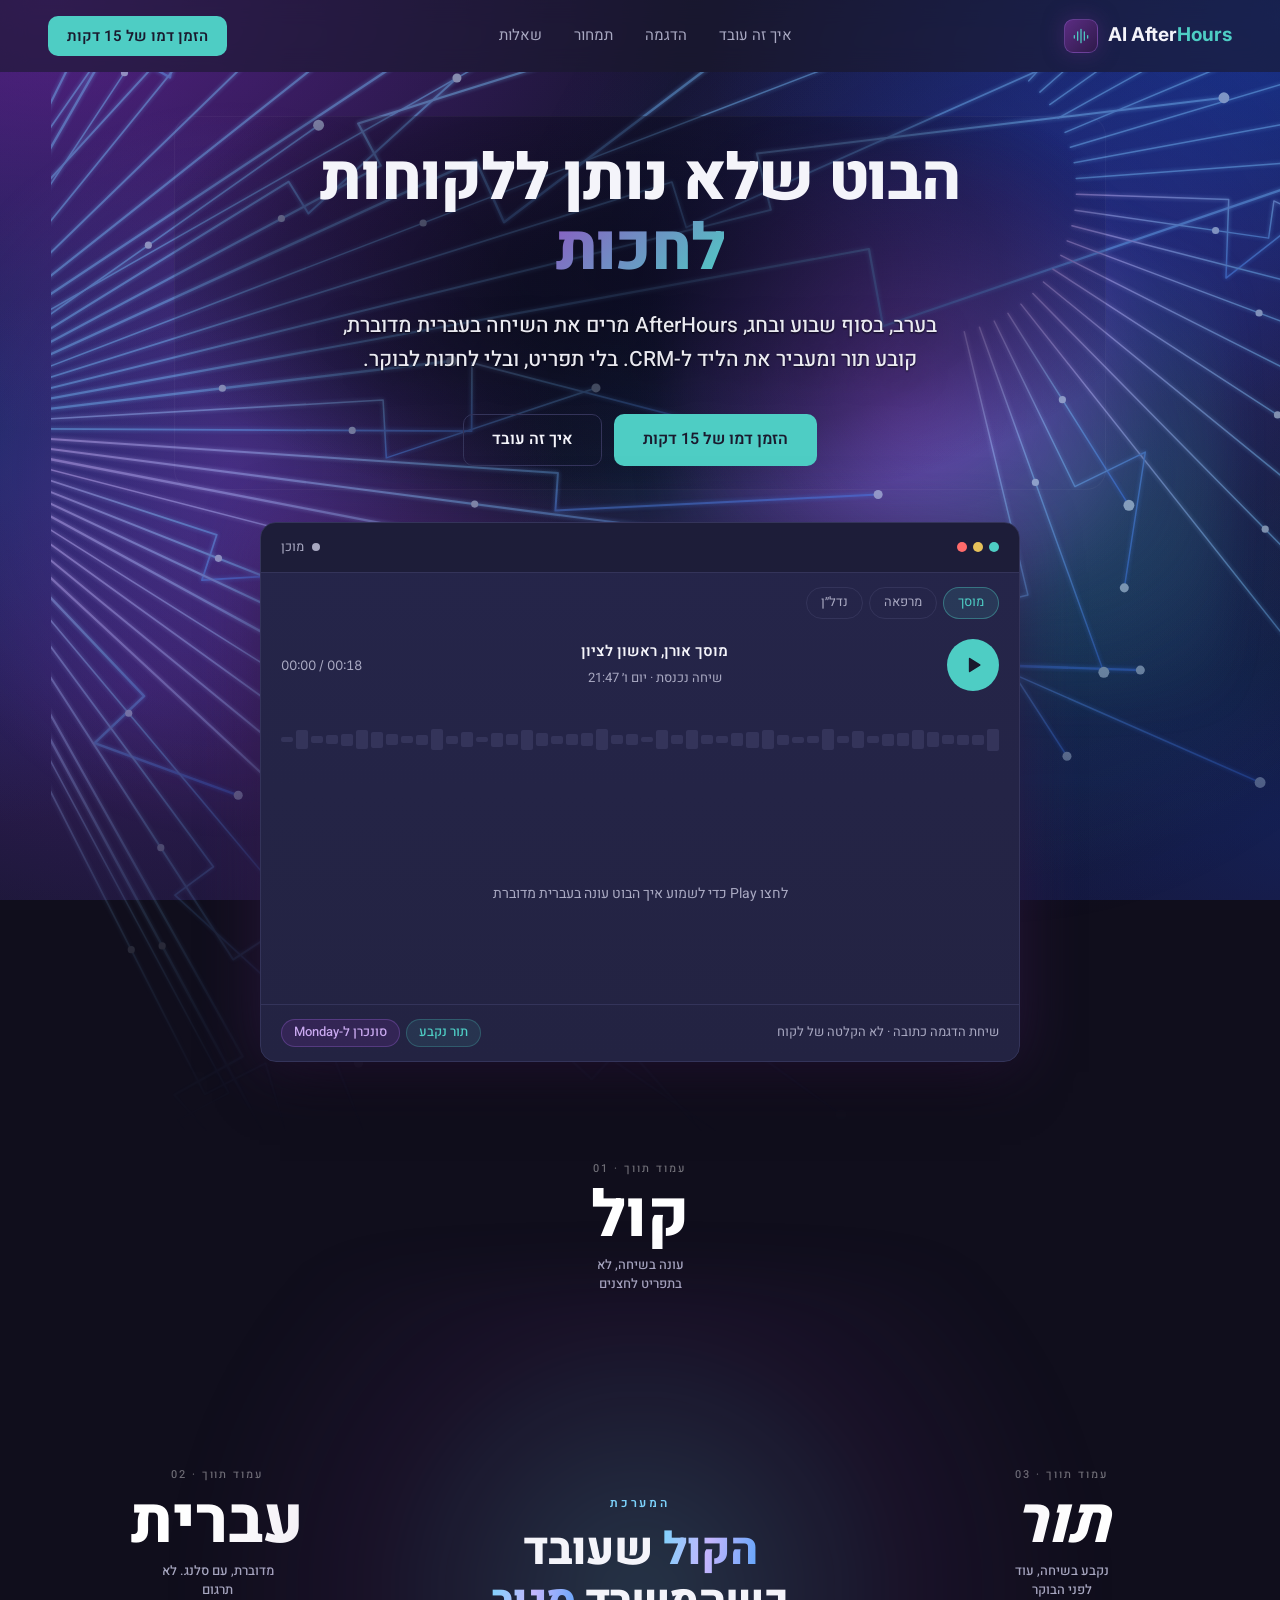
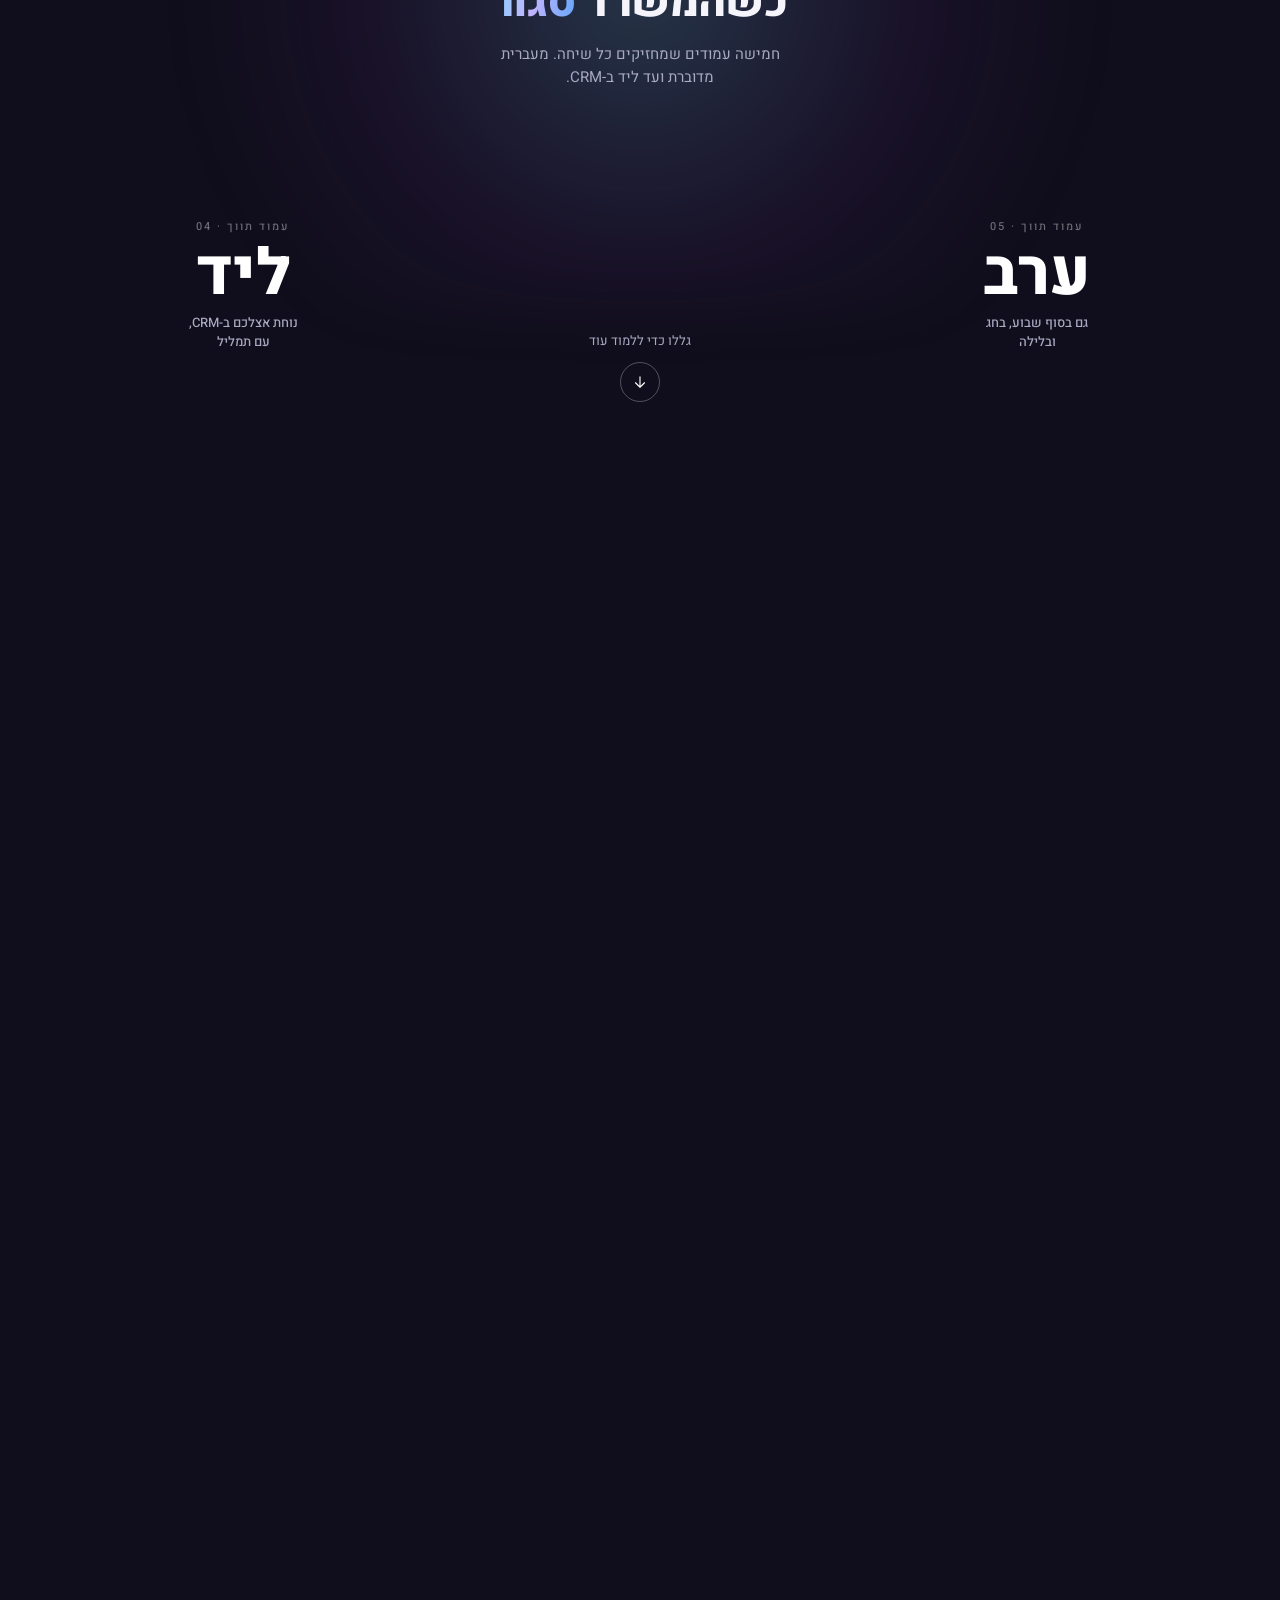
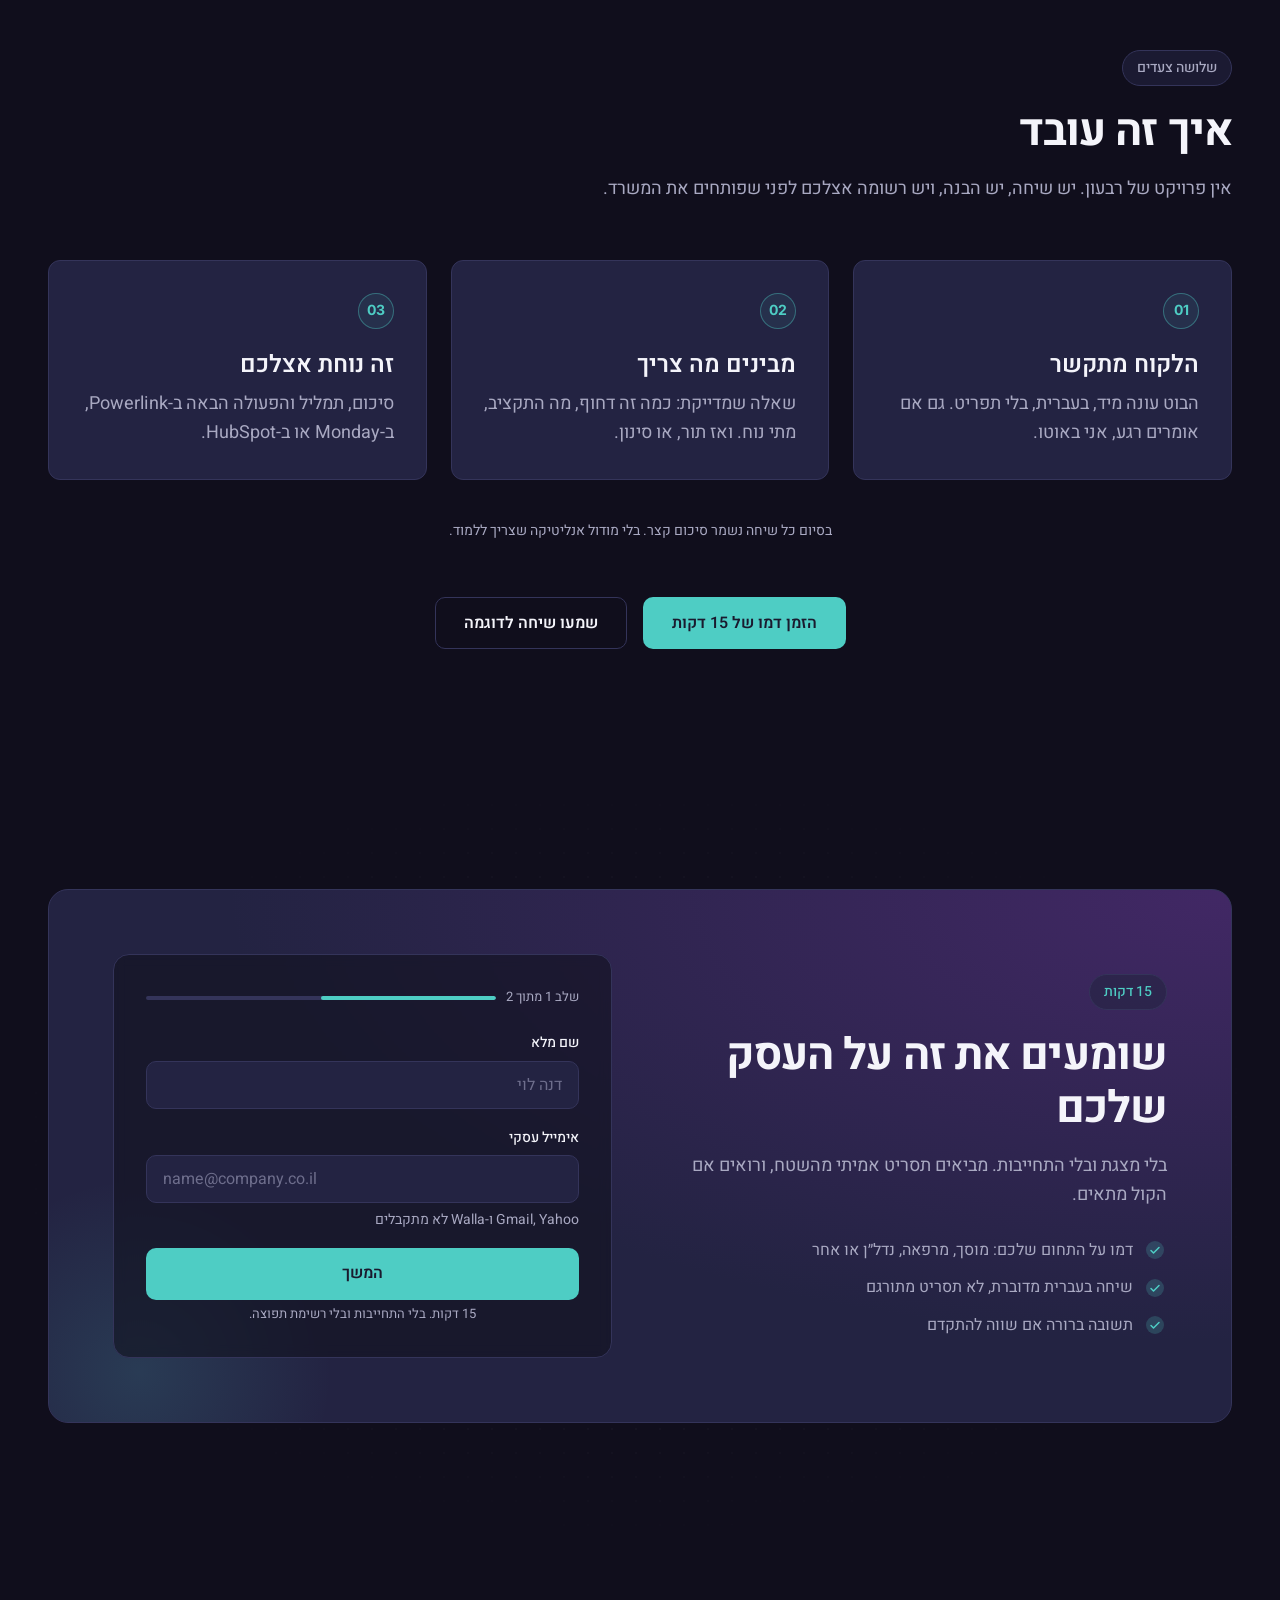
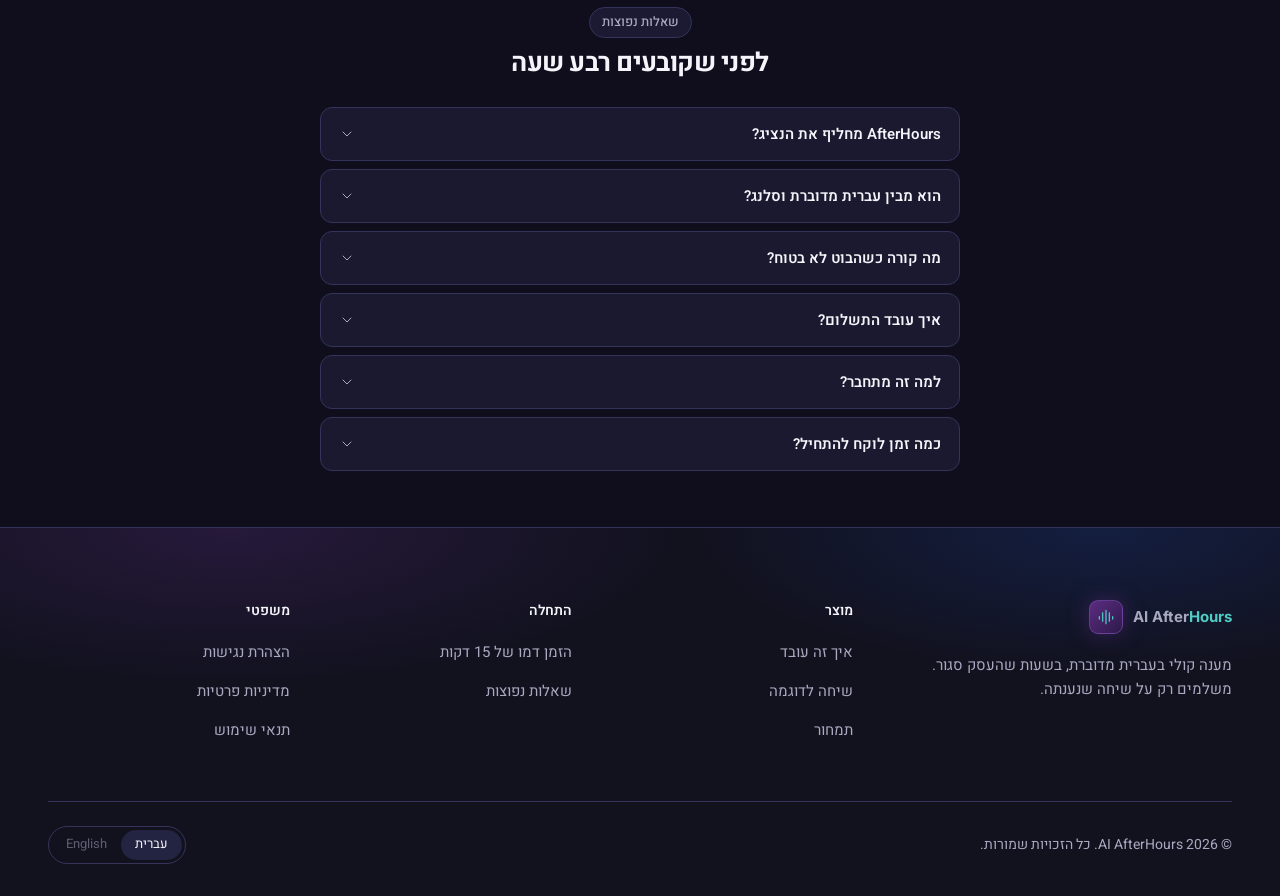
==== index.html @ e7ff55a5 "Initial commit: AI AfterHours site Co-authored-by: Cursor <cursoragent@cursor.com>" ====
<!DOCTYPE html>
<html lang="he" dir="rtl">
<head>
  <meta charset="utf-8">
  <meta name="viewport" content="width=device-width, initial-scale=1">
  <meta name="theme-color" content="#1A1A2E">
  <meta name="robots" content="noindex">
  <title>AI AfterHours — הבוט שלא נותן ללקוחות לחכות</title>
  <meta name="description" content="AfterHours עונה ללקוחות בעברית מדוברת בערב, בסוף שבוע ובחג, קובע תור ומעביר את הליד ל-CRM. משלמים רק על שיחה שנענתה.">
  <meta property="og:title" content="AI AfterHours — הבוט שלא נותן ללקוחות לחכות">
  <meta property="og:description" content="מענה קולי בעברית מדוברת, בשעות שהעסק סגור. תשלום רק על שיחה שנענתה.">
  <meta property="og:locale" content="he_IL">
  <meta property="og:type" content="website">
  <link rel="icon" href="favicon.svg" type="image/svg+xml">
  <link rel="preconnect" href="https://fonts.googleapis.com">
  <link rel="preconnect" href="https://fonts.gstatic.com" crossorigin>
  <link href="https://fonts.googleapis.com/css2?family=Heebo:ital,wght@0,400;0,500;0,600;0,700;0,800;0,900;1,800&family=Inter:wght@600;700;800&display=swap" rel="stylesheet">
  <link rel="stylesheet" href="styles.css">
  <script>document.documentElement.classList.add("js");</script>
  <script type="application/ld+json">
  {
    "@context": "https://schema.org",
    "@type": "FAQPage",
    "inLanguage": "he",
    "mainEntity": [
      {
        "@type": "Question",
        "name": "AfterHours מחליף את הנציג?",
        "acceptedAnswer": {
          "@type": "Answer",
          "text": "לא בשעות שבהן הצוות זמין. המערכת נכנסת כשאין מענה: בערב, בסוף השבוע ובחג. אם הפנייה מורכבת, היא נשמרת עם תמליל ומסומנת להמשך אנושי."
        }
      },
      {
        "@type": "Question",
        "name": "הוא מבין עברית מדוברת וסלנג?",
        "acceptedAnswer": {
          "@type": "Answer",
          "text": "כן. השיחה נשמעת כמו שיחה, לא כמו תרגום. בראש העמוד יש נגן עם שלושה תרחישים: מוסך, מרפאה ונדל״ן."
        }
      },
      {
        "@type": "Question",
        "name": "מה קורה כשהבוט לא בטוח?",
        "acceptedAnswer": {
          "@type": "Answer",
          "text": "הוא לא ממציא מדיניות. הוא שואל שאלה אחת שמבהירה, ואם אין מספיק מידע מעביר את הפרטים לצוות."
        }
      },
      {
        "@type": "Question",
        "name": "איך עובד התשלום?",
        "acceptedAnswer": {
          "@type": "Answer",
          "text": "דמי מערכת חודשיים, ובנוסף תשלום רק על שיחה שנענתה. שיחה שלא נענתה לא מחויבת. המספרים בעמוד התמחור הם טיוטה עד לאישור מבנה התמחור."
        }
      },
      {
        "@type": "Question",
        "name": "למה זה מתחבר?",
        "acceptedAnswer": {
          "@type": "Answer",
          "text": "ל-Powerlink, ל-Monday, ל-HubSpot ול-Calendly. החיבור הוא חלק מההקמה, והליד לא נשאר כלוא בתוך הבוט."
        }
      },
      {
        "@type": "Question",
        "name": "כמה זמן לוקח להתחיל?",
        "acceptedAnswer": {
          "@type": "Answer",
          "text": "הדמו נמשך 15 דקות. חיבור בסיסי לעסק טיפוסי נמדד בימים. לוח זמנים מדויק נקבע אחרי השיחה, לפי ה-CRM והתסריטים שלכם."
        }
      }
    ]
  }
  </script>
</head>
<body>
  <a class="skip-link" href="#main">דילוג לתוכן</a>

  <header class="nav">
    <div class="container">
      <a class="logo" href="index.html">
        <span class="logo-mark" aria-hidden="true"><svg viewBox="0 0 24 24"><path d="M4 14.5v-3M8 17V7M12 20V4M16 17V7M20 14.5v-3" stroke="#4ECDC4" stroke-width="1.5" stroke-linecap="round"/></svg></span>
        <span>AI After<b>Hours</b></span>
      </a>
      <nav aria-label="ראשי">
        <ul class="nav-links">
          <li><a href="#how">איך זה עובד</a></li>
          <li><a href="#hero">הדגמה</a></li>
          <li><a href="pricing.html">תמחור</a></li>
          <li><a href="#faq">שאלות</a></li>
        </ul>
      </nav>
      <a class="btn btn-primary btn-sm nav-cta" href="#demo">הזמן דמו של 15 דקות</a>
      <button type="button" class="nav-toggle" aria-expanded="false" aria-controls="site-menu" aria-label="תפריט">
        <svg class="icon-open" viewBox="0 0 24 24" aria-hidden="true"><path d="M4 7h16M4 12h16M4 17h16" stroke="currentColor" stroke-width="1.5" stroke-linecap="round"/></svg>
        <svg class="icon-close" viewBox="0 0 24 24" aria-hidden="true"><path d="M6 6l12 12M18 6 6 18" stroke="currentColor" stroke-width="1.5" stroke-linecap="round"/></svg>
      </button>
    </div>
  </header>
  <div class="mobile-menu" id="site-menu">
    <ul>
      <li><a href="#how">איך זה עובד</a></li>
      <li><a href="#hero">הדגמה</a></li>
      <li><a href="pricing.html">תמחור</a></li>
      <li><a href="#faq">שאלות</a></li>
    </ul>
  </div>

  <main id="main">
    <section class="hero" id="hero">
      <div class="hero-circuit" aria-hidden="true">
        <div class="hero-glow"></div>
        <svg class="circuit-svg" viewBox="0 0 1440 860" preserveAspectRatio="xMidYMid slice">
          <defs>
            <linearGradient id="traceA" x1="0" y1="0" x2="1" y2="1">
              <stop offset="0%" stop-color="#d7b6ff"/>
              <stop offset="45%" stop-color="#7ec8ff"/>
              <stop offset="100%" stop-color="#3d7dff"/>
            </linearGradient>
            <filter id="traceGlow" x="-30%" y="-30%" width="160%" height="160%">
              <feGaussianBlur stdDeviation="1.4" result="b"/>
              <feMerge><feMergeNode in="b"/><feMergeNode in="SourceGraphic"/></feMerge>
            </filter>
          </defs>
          <g fill="none" stroke="url(#traceA)" stroke-linecap="round" stroke-linejoin="round" filter="url(#traceGlow)" opacity="0.9">
            <path d="M247 254.1 L240.9 80.2" stroke-width="0.9"/>
            <path d="M252.3 254 L256.6 94.7 L284.6 95.5 L259.3 -2.9" stroke-width="1.02"/>
            <path d="M257.6 254.3 L276.4 59.4 L242.6 56.1 L287.9 -60" stroke-width="1.14"/>
            <path d="M262.9 255 L302.4 59.7 L347.5 68.8 L326.6 -60" stroke-width="1.26"/>
            <path d="M268.2 255.9 L375.1 -60" stroke-width="1.38"/>
            <path d="M273.3 257.2 L372.4 60.5 L402.8 75.8 L433.2 -60" stroke-width="0.9"/>
            <path d="M278.4 258.8 L416.1 61.1 L383.3 38.2 L500.5 -60" stroke-width="1.02"/>
            <path d="M283.4 260.7 L465.2 61.9 L481.4 76.7 L576.6 -60" stroke-width="1.14"/>
            <path d="M288.2 263 L376.3 85.6" stroke-width="1.26"/>
            <path d="M292.9 265.5 L379.9 114.5 L414.6 134.5 L433.2 22" stroke-width="1.38"/>
            <path d="M297.5 268.3 L422.1 80.1 L383.7 54.7 L498.4 -35.2" stroke-width="0.9"/>
            <path d="M301.8 271.4 L468.8 65.9 L490.5 83.6 L571.1 -60" stroke-width="1.02"/>
            <path d="M306 274.7 L650.9 -60" stroke-width="1.14"/>
            <path d="M309.9 278.3 L574.6 68.6 L603.2 104.7 L736.9 -60" stroke-width="1.26"/>
            <path d="M313.6 282.1 L632.8 70 L620.6 51.7 L828.4 -60" stroke-width="1.38"/>
            <path d="M317.1 286.2 L693.8 71.6 L710.6 101.1 L924.6 -60" stroke-width="0.9"/>
            <path d="M320.3 290.4 L501.7 162.5" stroke-width="1.02"/>
            <path d="M323.2 294.9 L484.2 195.6 L495.7 214.3 L582.8 134.8" stroke-width="1.14"/>
            <path d="M325.9 299.5 L538.1 186.2 L524.9 161.5 L668.1 116.7" stroke-width="1.26"/>
            <path d="M328.2 304.3 L593.8 183 L610.4 219.4 L756.6 108.6" stroke-width="1.38"/>
            <path d="M330.3 309.2 L847.5 110.6" stroke-width="0.9"/>
            <path d="M332 314.2 L708.8 195.8 L717.2 222.5 L939.7 123.2" stroke-width="1.02"/>
            <path d="M333.5 319.3 L766.8 212.1 L758.6 179.1 L1032.4 146.4" stroke-width="1.14"/>
            <path d="M334.6 324.5 L824.3 235.1 L832.6 280.4 L1124.5 180.3" stroke-width="1.26"/>
            <path d="M335.4 329.8 L579.7 300.7" stroke-width="1.38"/>
            <path d="M335.9 335.1 L539.5 323.6 L541.4 357.5 L664.3 316.5" stroke-width="0.9"/>
            <path d="M336 340.5 L591.4 341.8 L591.6 301.8 L748 342.6" stroke-width="1.02"/>
            <path d="M335.8 345.8 L642 366.4 L640.5 388.4 L829.7 379" stroke-width="1.14"/>
            <path d="M335.3 351.1 L908.5 425.5" stroke-width="1.26"/>
            <path d="M334.4 356.3 L736.8 434.2 L729.2 473.5 L983.4 481.9" stroke-width="1.38"/>
            <path d="M333.3 361.5 L779.9 477 L791.4 432.5 L1053.6 547.8" stroke-width="0.9"/>
            <path d="M331.8 366.6 L442 402.6 L433.3 429.2 L509.6 424.6" stroke-width="1.02"/>
            <path d="M330 371.7 L581 471.1" stroke-width="1.14"/>
            <path d="M327.8 376.5 L526 469.6 L506.4 511.2 L647.4 526.6" stroke-width="1.26"/>
            <path d="M325.4 381.3 L562.6 511.1 L573.2 491.8 L707.9 590.7" stroke-width="1.38"/>
            <path d="M322.7 385.9 L594.9 557.6 L576.8 586.4 L761.7 662.8" stroke-width="0.9"/>
            <path d="M319.8 390.3 L808 742.5" stroke-width="1.02"/>
            <path d="M316.5 394.5 L644.9 663.8 L630.9 680.8 L846.2 828.9" stroke-width="1.14"/>
            <path d="M313 398.5 L661.8 721.8 L680.8 701.3 L875.6 920" stroke-width="1.26"/>
            <path d="M309.3 402.3 L399.4 497.2 L370.4 524.7 L454.6 555.3" stroke-width="1.38"/>
            <path d="M305.3 405.9 L494.3 631.1" stroke-width="0.9"/>
            <path d="M301.1 409.2 L440 597.2 L417.5 613.8 L525.1 712.4" stroke-width="1.02"/>
            <path d="M296.7 412.2 L451.6 651.6 L480.1 633.1 L546.6 798.4" stroke-width="1.14"/>
            <path d="M292.2 415 L457.2 708.4 L417.1 730.9 L558.3 888.3" stroke-width="1.26"/>
            <path d="M287.4 417.4 L559.9 920" stroke-width="1.38"/>
            <path d="M282.6 419.6 L449 729.8 L419 745.9 L551 920" stroke-width="0.9"/>
            <path d="M277.6 421.5 L435 730.6 L470.6 712.4 L531.5 920" stroke-width="1.02"/>
            <path d="M272.5 423 L310.6 563.6 L289.4 569.3 L333.9 649.8" stroke-width="1.14"/>
            <path d="M267.3 424.2 L331.2 735.7" stroke-width="1.26"/>
            <path d="M262 425.2 L296.8 671.3 L257.2 676.9 L318.2 822.2" stroke-width="1.38"/>
            <path d="M256.7 425.7 L280.3 724.8 L326.2 721.2 L294.7 908.2" stroke-width="0.9"/>
            <path d="M251.4 426 L257.2 732.3 L229.2 732.8 L260.8 920" stroke-width="1.02"/>
            <path d="M246.1 425.9 L216.6 920" stroke-width="1.14"/>
            <path d="M240.8 425.5 L192.1 732.1 L146.7 724.9 L162.3 920" stroke-width="1.26"/>
            <path d="M235.5 424.8 L217.1 532.4 L238.8 536.1 L205.9 598.3" stroke-width="1.38"/>
            <path d="M230.3 423.7 L193.5 580 L160.4 572.2 L170.9 675.8" stroke-width="0.9"/>
            <path d="M225.1 422.3 L126.3 749.7" stroke-width="1.02"/>
            <path d="M220.1 420.6 L128.5 667.7 L107.9 660 L72.3 819.1" stroke-width="1.14"/>
            <path d="M215.2 418.6 L87.5 706.6 L113.1 717.9 L9.3 883.1" stroke-width="1.26"/>
            <path d="M210.4 416.3 L41.5 728.6 L6.3 709.6 L-62.1 920" stroke-width="1.38"/>
            <path d="M205.7 413.7 L-80 920" stroke-width="0.9"/>
            <path d="M201.2 410.8 L26.9 726.5 L2.4 713 L-80 920" stroke-width="1.02"/>
            <path d="M196.9 407.7 L120.4 505.3 L147.2 526.3 L73.5 565.1" stroke-width="1.14"/>
            <path d="M903 125.5 L960 26.8" stroke-width="0.85"/>
            <path d="M910.8 130.6 L967.5 53 L985.3 66 L1002.3 5.5" stroke-width="0.85"/>
            <path d="M918 136.5 L1000 46.8 L974.9 23.9 L1050.2 -8.2" stroke-width="0.85"/>
            <path d="M924.5 143.1 L1102.3 -13.6" stroke-width="0.85"/>
            <path d="M930.3 150.4 L1071.1 51.1 L1083.8 69.1 L1157.4 -9.8" stroke-width="0.85"/>
            <path d="M935.2 158.3 L1108.2 62.4 L1094.6 37.9 L1214.2 3.7" stroke-width="0.85"/>
            <path d="M939.3 166.7 L1271.2 27.2" stroke-width="0.85"/>
            <path d="M942.4 175.4 L1180.7 104.4 L1193.8 148.5 L1326.7 60.9" stroke-width="0.85"/>
            <path d="M944.6 184.5 L1214.1 135 L1209 107.5 L1379.3 104.7" stroke-width="0.85"/>
            <path d="M945.8 193.7 L1427.5 158.3" stroke-width="0.85"/>
            <path d="M945.9 203 L1035.2 206.1 L1033.6 252.1 L1089.9 208" stroke-width="0.85"/>
            <path d="M945.1 212.3 L1058.6 228.7 L1061.7 206.9 L1128.2 238.7" stroke-width="0.85"/>
            <path d="M943.3 221.4 L1162.2 277.6" stroke-width="0.85"/>
            <path d="M940.5 230.3 L1095.4 288.5 L1081.3 325.9 L1190.4 324.2" stroke-width="0.85"/>
            <path d="M936.8 238.8 L1107.2 324.9 L1117.1 305.3 L1211.7 377.6" stroke-width="0.85"/>
            <path d="M932.1 246.8 L1224.8 436.9" stroke-width="0.85"/>
            <path d="M926.6 254.4 L1114 407.2 L1088.7 438.2 L1228.9 500.8" stroke-width="0.85"/>
            <path d="M920.4 261.2 L1108 451.5 L1140.8 419.2 L1223 568.1" stroke-width="0.85"/>
            <path d="M913.4 267.4 L1206.6 637.3" stroke-width="0.85"/>
            <path d="M905.8 272.8 L976.7 385.3" stroke-width="0.85"/>
            <path d="M897.7 277.3 L945 374.3 L986.3 354.1 L974 433.7" stroke-width="0.85"/>
            <path d="M889.1 280.9 L962 483.2" stroke-width="0.85"/>
            <path d="M880.2 283.6 L917.5 437.9 L884.5 445.9 L940.4 532.4" stroke-width="0.85"/>
          </g>
          <g fill="#d2ebff">
            <circle cx="240.9" cy="80.2" r="2.1"/>
            <circle cx="259.3" cy="-2.9" r="2.65"/>
            <circle cx="271.2" cy="112.9" r="2.1"/>
            <circle cx="316.3" cy="113.7" r="2.1"/>
            <circle cx="378.3" cy="115.3" r="2.1"/>
            <circle cx="376.3" cy="85.6" r="3.2"/>
            <circle cx="327.8" cy="183.2" r="2.1"/>
            <circle cx="433.2" cy="22" r="2.65"/>
            <circle cx="387.9" cy="131.7" r="2.1"/>
            <circle cx="461.2" cy="124.1" r="2.1"/>
            <circle cx="545.3" cy="128.2" r="2.1"/>
            <circle cx="501.7" cy="162.5" r="3.2"/>
            <circle cx="401.9" cy="232.8" r="2.1"/>
            <circle cx="582.8" cy="134.8" r="2.65"/>
            <circle cx="668.1" cy="116.7" r="3.2"/>
            <circle cx="479.9" cy="217.2" r="2.1"/>
            <circle cx="756.6" cy="108.6" r="2.65"/>
            <circle cx="847.5" cy="110.6" r="3.2"/>
            <circle cx="563" cy="219.8" r="2.1"/>
            <circle cx="939.7" cy="123.2" r="2.65"/>
            <circle cx="1032.4" cy="146.4" r="3.2"/>
            <circle cx="648" cy="241.5" r="2.1"/>
            <circle cx="1124.5" cy="180.3" r="2.65"/>
            <circle cx="579.7" cy="300.7" r="3.2"/>
            <circle cx="445.3" cy="316.7" r="2.1"/>
            <circle cx="664.3" cy="316.5" r="2.65"/>
            <circle cx="748" cy="342.6" r="3.2"/>
            <circle cx="521.4" cy="341.4" r="2.1"/>
            <circle cx="829.7" cy="379" r="2.65"/>
            <circle cx="908.5" cy="425.5" r="3.2"/>
            <circle cx="593.2" cy="384.6" r="2.1"/>
            <circle cx="983.4" cy="481.9" r="2.65"/>
            <circle cx="1053.6" cy="547.8" r="3.2"/>
            <circle cx="657.4" cy="445.3" r="2.1"/>
            <circle cx="509.6" cy="424.6" r="2.65"/>
            <circle cx="581" cy="471.1" r="3.2"/>
            <circle cx="443" cy="416.4" r="2.1"/>
            <circle cx="647.4" cy="526.6" r="2.65"/>
            <circle cx="707.9" cy="590.7" r="3.2"/>
            <circle cx="497.5" cy="475.5" r="2.1"/>
            <circle cx="761.7" cy="662.8" r="2.65"/>
            <circle cx="808" cy="742.5" r="3.2"/>
            <circle cx="539.5" cy="548.8" r="2.1"/>
            <circle cx="846.2" cy="828.9" r="2.65"/>
            <circle cx="566.2" cy="633.2" r="2.1"/>
            <circle cx="454.6" cy="555.3" r="2.65"/>
            <circle cx="494.3" cy="631.1" r="3.2"/>
            <circle cx="390.4" cy="507.2" r="2.1"/>
            <circle cx="525.1" cy="712.4" r="2.65"/>
            <circle cx="546.6" cy="798.4" r="3.2"/>
            <circle cx="409.2" cy="586" r="2.1"/>
            <circle cx="410" cy="643.6" r="2.1"/>
            <circle cx="391.9" cy="645.8" r="2.1"/>
            <circle cx="333.9" cy="649.8" r="2.65"/>
            <circle cx="331.2" cy="735.7" r="3.2"/>
            <circle cx="296.1" cy="564.4" r="2.1"/>
            <circle cx="318.2" cy="822.2" r="2.65"/>
            <circle cx="273.8" cy="642.8" r="2.1"/>
            <circle cx="232.8" cy="648.2" r="2.1"/>
            <circle cx="205.9" cy="598.3" r="3.2"/>
            <circle cx="222.2" cy="502.9" r="2.1"/>
            <circle cx="170.9" cy="675.8" r="2.65"/>
            <circle cx="126.3" cy="749.7" r="3.2"/>
            <circle cx="180.6" cy="569.6" r="2.1"/>
            <circle cx="72.3" cy="819.1" r="2.65"/>
            <circle cx="122.5" cy="627.6" r="2.1"/>
            <circle cx="77.1" cy="641.5" r="2.1"/>
            <circle cx="73.5" cy="565.1" r="3.2"/>
            <circle cx="141.4" cy="478.5" r="2.1"/>
            <circle cx="960" cy="26.8" r="2.65"/>
            <circle cx="1002.3" cy="5.5" r="3.2"/>
            <circle cx="952" cy="74.3" r="2.1"/>
            <circle cx="1050.2" cy="-8.2" r="2.65"/>
            <circle cx="1102.3" cy="-13.6" r="3.2"/>
            <circle cx="1004.5" cy="72.6" r="2.1"/>
            <circle cx="1157.4" cy="-9.8" r="2.65"/>
            <circle cx="1214.2" cy="3.7" r="3.2"/>
            <circle cx="1060.8" cy="88.7" r="2.1"/>
            <circle cx="1271.2" cy="27.2" r="2.65"/>
            <circle cx="1326.7" cy="60.9" r="3.2"/>
            <circle cx="1115.3" cy="123.9" r="2.1"/>
            <circle cx="1379.3" cy="104.7" r="2.65"/>
            <circle cx="1427.5" cy="158.3" r="3.2"/>
            <circle cx="1162.6" cy="177.8" r="2.1"/>
            <circle cx="1089.9" cy="208" r="2.65"/>
            <circle cx="1128.2" cy="238.7" r="3.2"/>
            <circle cx="1027.5" cy="224.2" r="2.1"/>
            <circle cx="1162.2" cy="277.6" r="2.65"/>
            <circle cx="1190.4" cy="324.2" r="3.2"/>
            <circle cx="1053" cy="272.6" r="2.1"/>
            <circle cx="1211.7" cy="377.6" r="2.65"/>
            <circle cx="1224.8" cy="436.9" r="3.2"/>
            <circle cx="1063.8" cy="332.3" r="2.1"/>
            <circle cx="1228.9" cy="500.8" r="2.65"/>
            <circle cx="1223" cy="568.1" r="3.2"/>
            <circle cx="1056.6" cy="399.3" r="2.1"/>
            <circle cx="1206.6" cy="637.3" r="2.65"/>
            <circle cx="976.7" cy="385.3" r="3.2"/>
            <circle cx="937.7" cy="323.4" r="2.1"/>
            <circle cx="974" cy="433.7" r="2.65"/>
            <circle cx="962" cy="483.2" r="3.2"/>
            <circle cx="921.9" cy="371.9" r="2.1"/>
            <circle cx="940.4" cy="532.4" r="2.65"/>
          </g>
          <g class="circuit-chip" transform="translate(250 340)">
            <rect x="-58" y="-58" width="116" height="116" rx="8" fill="rgba(90,40,160,0.28)" stroke="#d7c4ff" stroke-width="1.6"/>
            <rect x="-40" y="-40" width="80" height="80" rx="4" fill="none" stroke="#9ad0ff" stroke-width="1" opacity="0.7"/>
            <g stroke="#8ec4ff" stroke-width="1.3" stroke-linecap="round">
              <path d="M-34 -58 V-78"/><path d="M-12 -58 V-78"/><path d="M12 -58 V-78"/><path d="M34 -58 V-78"/>
              <path d="M-34 58 V78"/><path d="M-12 58 V78"/><path d="M12 58 V78"/><path d="M34 58 V78"/>
              <path d="M-58 -34 H-78"/><path d="M-58 -12 H-78"/><path d="M-58 12 H-78"/><path d="M-58 34 H-78"/>
              <path d="M58 -34 H78"/><path d="M58 -12 H78"/><path d="M58 12 H78"/><path d="M58 34 H78"/>
            </g>
          </g>
        </svg>
      </div>
      <div class="container">
        <div class="hero-stack">
          <div class="hero-text">
            <h1 data-split>הבוט שלא נותן ללקוחות <span class="text-grad">לחכות</span></h1>
            <div class="hero-fade">
              <p class="hero-sub">בערב, בסוף שבוע ובחג, AfterHours מרים את השיחה בעברית מדוברת, קובע תור ומעביר את הליד ל-CRM. בלי תפריט, ובלי לחכות לבוקר.</p>
              <div class="hero-ctas">
                <a class="btn btn-primary" href="#demo">הזמן דמו של 15 דקות</a>
                <a class="btn btn-secondary" href="#how">איך זה עובד</a>
              </div>
            </div>
          </div>
          <div class="hero-demo hero-fade">
            <div class="player compact" data-player data-scenario="garage">
              <div class="player-bar">
                <div class="player-dots" aria-hidden="true"><i></i><i></i><i></i></div>
                <div class="player-status"><span class="live-dot" aria-hidden="true"></span><span data-status>מוכן</span></div>
              </div>
              <div class="player-tabs" role="tablist" aria-label="תרחישי שיחה">
                <button type="button" class="player-tab" role="tab" id="hero-tab-garage" data-key="garage" aria-selected="true" aria-controls="hero-transcript">מוסך</button>
                <button type="button" class="player-tab" role="tab" id="hero-tab-clinic" data-key="clinic" aria-selected="false" aria-controls="hero-transcript">מרפאה</button>
                <button type="button" class="player-tab" role="tab" id="hero-tab-re" data-key="realestate" aria-selected="false" aria-controls="hero-transcript">נדל״ן</button>
              </div>
              <div class="player-head">
                <button type="button" class="play-btn" aria-label="השמע שיחה לדוגמה">
                  <svg viewBox="0 0 24 24" fill="currentColor" aria-hidden="true"><path d="M7 4.5v15a1 1 0 0 0 1.5.86l12-7.5a1 1 0 0 0 0-1.72l-12-7.5A1 1 0 0 0 7 4.5Z"/></svg>
                </button>
                <div class="player-info">
                  <strong data-title>מוסך אורן, ראשון לציון</strong>
                  <span data-meta>שיחה נכנסת · יום ו׳ 21:47</span>
                </div>
                <span class="player-time">00:00</span>
              </div>
              <div class="waveform" aria-hidden="true"></div>
              <div class="transcript" id="hero-transcript" role="tabpanel" aria-labelledby="hero-tab-garage" aria-live="polite">
                <p class="transcript-empty">לחצו Play כדי לשמוע איך הבוט עונה בעברית מדוברת</p>
              </div>
              <div class="player-foot">
                <span>שיחת הדגמה כתובה · לא הקלטה של לקוח</span>
                <div class="tags" data-tags><span class="tag">תור נקבע</span><span class="tag purple">סונכרן ל-Monday</span></div>
              </div>
            </div>
          </div>
        </div>
      </div>
    </section>

    <div class="pillars-scroll" data-pillars>
      <section class="pillars" id="pillars" aria-label="חמישה עמודי תווך">
        <div class="pillars-stage">
          <div class="pillars-center" data-pillars-center>
            <p class="pillars-kicker">המערכת</p>
            <h2 class="pillars-title"><span class="pillars-grad">הקול</span> שעובד כשהמשרד <span class="pillars-grad">סגור</span></h2>
            <p class="pillars-sub">חמישה עמודים שמחזיקים כל שיחה. מעברית מדוברת ועד ליד ב-CRM.</p>
          </div>

          <article class="pillar pillar-01" data-pillar>
            <span class="pillar-num" aria-hidden="true">01</span>
            <div class="pillar-label">
              <span class="pillar-eye">עמוד תווך · 01</span>
              <span class="pillar-word">קול</span>
              <span class="pillar-note">עונה בשיחה, לא בתפריט לחצנים</span>
            </div>
          </article>
          <article class="pillar pillar-02" data-pillar>
            <span class="pillar-num" aria-hidden="true">02</span>
            <div class="pillar-label">
              <span class="pillar-eye">עמוד תווך · 02</span>
              <span class="pillar-word">עברית</span>
              <span class="pillar-note">מדוברת, עם סלנג. לא תרגום</span>
            </div>
          </article>
          <article class="pillar pillar-03" data-pillar>
            <span class="pillar-num" aria-hidden="true">03</span>
            <div class="pillar-label">
              <span class="pillar-eye">עמוד תווך · 03</span>
              <span class="pillar-word">תור</span>
              <span class="pillar-note">נקבע בשיחה, עוד לפני הבוקר</span>
            </div>
          </article>
          <article class="pillar pillar-04" data-pillar>
            <span class="pillar-num" aria-hidden="true">04</span>
            <div class="pillar-label">
              <span class="pillar-eye">עמוד תווך · 04</span>
              <span class="pillar-word">ליד</span>
              <span class="pillar-note">נוחת אצלכם ב-CRM, עם תמליל</span>
            </div>
          </article>
          <article class="pillar pillar-05" data-pillar>
            <span class="pillar-num" aria-hidden="true">05</span>
            <div class="pillar-label">
              <span class="pillar-eye">עמוד תווך · 05</span>
              <span class="pillar-word">ערב</span>
              <span class="pillar-note">גם בסוף שבוע, בחג ובלילה</span>
            </div>
          </article>

          <div class="pillars-hint" data-pillars-hint>
            <span>גללו כדי ללמוד עוד</span>
            <span class="pillars-arrow" aria-hidden="true">
              <svg viewBox="0 0 24 24" width="18" height="18"><path d="M12 5v14M6 13l6 6 6-6" fill="none" stroke="currentColor" stroke-width="1.5" stroke-linecap="round" stroke-linejoin="round"/></svg>
            </span>
          </div>
        </div>
      </section>
    </div>

    <section class="section reveal" id="how">
      <div class="container">
        <div class="section-head">
          <p class="eyebrow">שלושה צעדים</p>
          <h2>איך זה עובד</h2>
          <p>אין פרויקט של רבעון. יש שיחה, יש הבנה, ויש רשומה אצלכם לפני שפותחים את המשרד.</p>
        </div>
        <div class="cols-3 steps">
          <article class="card step hoverable">
            <div class="step-num">01</div>
            <h3>הלקוח מתקשר</h3>
            <p>הבוט עונה מיד, בעברית, בלי תפריט. גם אם אומרים רגע, אני באוטו.</p>
          </article>
          <article class="card step hoverable">
            <div class="step-num">02</div>
            <h3>מבינים מה צריך</h3>
            <p>שאלה שמדייקת: כמה זה דחוף, מה התקציב, מתי נוח. ואז תור, או סינון.</p>
          </article>
          <article class="card step hoverable">
            <div class="step-num">03</div>
            <h3>זה נוחת אצלכם</h3>
            <p>סיכום, תמליל והפעולה הבאה ב-Powerlink, ב-Monday או ב-HubSpot.</p>
          </article>
        </div>
        <p class="caption center-note">בסיום כל שיחה נשמר סיכום קצר. בלי מודול אנליטיקה שצריך ללמוד.</p>
        <div class="mid-cta">
          <a class="btn btn-primary" href="#demo">הזמן דמו של 15 דקות</a>
          <a class="btn btn-secondary" href="#hero">שמעו שיחה לדוגמה</a>
        </div>
      </div>
    </section>

    <section class="section closing reveal" id="demo">
      <div class="dot-grid" aria-hidden="true"></div>
      <div class="container">
        <div class="closing-box">
          <div>
            <p class="eyebrow">15 דקות</p>
            <h2>שומעים את זה על העסק שלכם</h2>
            <p class="muted">בלי מצגת ובלי התחייבות. מביאים תסריט אמיתי מהשטח, ורואים אם הקול מתאים.</p>
            <ul class="closing-list">
              <li><svg class="icon" viewBox="0 0 24 24" aria-hidden="true"><circle class="fill" cx="12" cy="12" r="9"/><path d="M8 12.5 10.5 15 16 9.5" fill="none" stroke="currentColor" stroke-width="1.5" stroke-linecap="round" stroke-linejoin="round"/></svg>דמו על התחום שלכם: מוסך, מרפאה, נדל״ן או אחר</li>
              <li><svg class="icon" viewBox="0 0 24 24" aria-hidden="true"><circle class="fill" cx="12" cy="12" r="9"/><path d="M8 12.5 10.5 15 16 9.5" fill="none" stroke="currentColor" stroke-width="1.5" stroke-linecap="round" stroke-linejoin="round"/></svg>שיחה בעברית מדוברת, לא תסריט מתורגם</li>
              <li><svg class="icon" viewBox="0 0 24 24" aria-hidden="true"><circle class="fill" cx="12" cy="12" r="9"/><path d="M8 12.5 10.5 15 16 9.5" fill="none" stroke="currentColor" stroke-width="1.5" stroke-linecap="round" stroke-linejoin="round"/></svg>תשובה ברורה אם שווה להתקדם</li>
            </ul>
          </div>
          <form class="form-card" data-demo-form novalidate>
            <div class="form-progress">
              <span data-step-label aria-live="polite">שלב 1 מתוך 2</span>
              <span class="bar" aria-hidden="true"><i></i></span>
            </div>
            <div class="form-step">
              <div class="field">
                <label for="name">שם מלא</label>
                <input id="name" name="name" required autocomplete="name" placeholder="דנה לוי" aria-describedby="name-error">
                <span class="error" id="name-error" role="alert"></span>
              </div>
              <div class="field">
                <label for="email">אימייל עסקי</label>
                <input id="email" name="email" type="email" required dir="ltr" autocomplete="email" placeholder="name@company.co.il" aria-describedby="email-hint email-error">
                <span class="caption" id="email-hint">Gmail, Yahoo ו-Walla לא מתקבלים</span>
                <span class="error" id="email-error" role="alert"></span>
              </div>
              <button type="button" class="btn btn-primary btn-block" data-next>המשך</button>
            </div>
            <div class="form-step" hidden>
              <div class="field">
                <label for="phone">טלפון</label>
                <input id="phone" name="phone" type="tel" required dir="ltr" inputmode="tel" autocomplete="tel" placeholder="050-0000000" aria-describedby="phone-error">
                <span class="error" id="phone-error" role="alert"></span>
              </div>
              <div class="field">
                <label for="company">שם העסק</label>
                <input id="company" name="company" required autocomplete="organization" aria-describedby="company-error">
                <span class="error" id="company-error" role="alert"></span>
              </div>
              <div class="field-row">
                <div class="field">
                  <label for="industry">תחום</label>
                  <select id="industry" name="industry" required aria-describedby="industry-error">
                    <option value="" selected disabled>בחרו תחום</option>
                    <option>מוסך ורכב</option>
                    <option>מרפאה וקליניקה</option>
                    <option>נדל״ן</option>
                    <option>שירות ושטח</option>
                    <option>אחר</option>
                  </select>
                  <span class="error" id="industry-error" role="alert"></span>
                </div>
                <div class="field">
                  <label for="volume">שיחות בחודש</label>
                  <select id="volume" name="volume" required aria-describedby="volume-error">
                    <option value="" selected disabled>בחרו טווח</option>
                    <option>עד 150</option>
                    <option>150 עד 600</option>
                    <option>מעל 600</option>
                    <option>עוד לא יודעים</option>
                  </select>
                  <span class="error" id="volume-error" role="alert"></span>
                </div>
              </div>
              <div class="form-actions">
                <button type="button" class="btn btn-secondary" data-back>חזרה</button>
                <button type="submit" class="btn btn-primary">הזמן דמו של 15 דקות</button>
              </div>
            </div>
            <p class="form-note">15 דקות. בלי התחייבות ובלי רשימת תפוצה.</p>
          </form>
        </div>
      </div>
    </section>

    <section class="section section-faq reveal" id="faq">
      <div class="container">
        <div class="section-head center section-head-compact">
          <p class="eyebrow">שאלות נפוצות</p>
          <h2>לפני שקובעים רבע שעה</h2>
        </div>
        <div class="faq faq-compact">
          <details>
            <summary>AfterHours מחליף את הנציג? <svg class="chev" viewBox="0 0 24 24" aria-hidden="true"><path d="m6 9 6 6 6-6" fill="none" stroke="currentColor" stroke-width="1.5" stroke-linecap="round" stroke-linejoin="round"/></svg></summary>
            <div class="answer">לא בשעות שבהן הצוות זמין. המערכת נכנסת כשאין מענה: בערב, בסוף השבוע ובחג. אם הפנייה מורכבת, היא נשמרת עם תמליל ומסומנת להמשך אנושי.</div>
          </details>
          <details>
            <summary>הוא מבין עברית מדוברת וסלנג? <svg class="chev" viewBox="0 0 24 24" aria-hidden="true"><path d="m6 9 6 6 6-6" fill="none" stroke="currentColor" stroke-width="1.5" stroke-linecap="round" stroke-linejoin="round"/></svg></summary>
            <div class="answer">כן. השיחה נשמעת כמו שיחה, לא כמו תרגום. בראש העמוד יש נגן עם שלושה תרחישים: מוסך, מרפאה ונדל״ן.</div>
          </details>
          <details>
            <summary>מה קורה כשהבוט לא בטוח? <svg class="chev" viewBox="0 0 24 24" aria-hidden="true"><path d="m6 9 6 6 6-6" fill="none" stroke="currentColor" stroke-width="1.5" stroke-linecap="round" stroke-linejoin="round"/></svg></summary>
            <div class="answer">הוא לא ממציא מדיניות. הוא שואל שאלה אחת שמבהירה, ואם אין מספיק מידע מעביר את הפרטים לצוות.</div>
          </details>
          <details>
            <summary>איך עובד התשלום? <svg class="chev" viewBox="0 0 24 24" aria-hidden="true"><path d="m6 9 6 6 6-6" fill="none" stroke="currentColor" stroke-width="1.5" stroke-linecap="round" stroke-linejoin="round"/></svg></summary>
            <div class="answer">דמי מערכת חודשיים, ובנוסף תשלום רק על שיחה שנענתה. שיחה שלא נענתה לא מחויבת. המספרים בעמוד התמחור הם טיוטה עד לאישור מבנה התמחור.</div>
          </details>
          <details>
            <summary>למה זה מתחבר? <svg class="chev" viewBox="0 0 24 24" aria-hidden="true"><path d="m6 9 6 6 6-6" fill="none" stroke="currentColor" stroke-width="1.5" stroke-linecap="round" stroke-linejoin="round"/></svg></summary>
            <div class="answer">ל-Powerlink, ל-Monday, ל-HubSpot ול-Calendly. החיבור הוא חלק מההקמה, והליד לא נשאר כלוא בתוך הבוט.</div>
          </details>
          <details>
            <summary>כמה זמן לוקח להתחיל? <svg class="chev" viewBox="0 0 24 24" aria-hidden="true"><path d="m6 9 6 6 6-6" fill="none" stroke="currentColor" stroke-width="1.5" stroke-linecap="round" stroke-linejoin="round"/></svg></summary>
            <div class="answer">הדמו נמשך 15 דקות. חיבור בסיסי לעסק טיפוסי נמדד בימים. לוח זמנים מדויק נקבע אחרי השיחה, לפי ה-CRM והתסריטים שלכם.</div>
          </details>
        </div>
      </div>
    </section>
  </main>

  <footer class="footer">
    <div class="container">
      <div class="footer-grid">
        <div class="footer-about">
          <a class="logo" href="index.html">
            <span class="logo-mark" aria-hidden="true"><svg viewBox="0 0 24 24"><path d="M4 14.5v-3M8 17V7M12 20V4M16 17V7M20 14.5v-3" stroke="#4ECDC4" stroke-width="1.5" stroke-linecap="round"/></svg></span>
            <span>AI After<b>Hours</b></span>
          </a>
          <p>מענה קולי בעברית מדוברת, בשעות שהעסק סגור. משלמים רק על שיחה שנענתה.</p>
        </div>
        <div>
          <p class="foot-title">מוצר</p>
          <ul>
            <li><a href="#how">איך זה עובד</a></li>
            <li><a href="#hero">שיחה לדוגמה</a></li>
            <li><a href="pricing.html">תמחור</a></li>
          </ul>
        </div>
        <div>
          <p class="foot-title">התחלה</p>
          <ul>
            <li><a href="#demo">הזמן דמו של 15 דקות</a></li>
            <li><a href="#faq">שאלות נפוצות</a></li>
          </ul>
        </div>
        <div>
          <p class="foot-title">משפטי</p>
          <ul>
            <li><a href="accessibility.html">הצהרת נגישות</a></li>
            <li><a href="privacy.html">מדיניות פרטיות</a></li>
            <li><a href="terms.html">תנאי שימוש</a></li>
          </ul>
        </div>
      </div>
      <div class="footer-bottom">
        <p class="caption">© <span data-year>2026</span> AI AfterHours. כל הזכויות שמורות.</p>
        <div class="lang-switch" role="group" aria-label="בחירת שפה">
          <button type="button" aria-pressed="true">עברית</button>
          <button type="button" aria-pressed="false" disabled title="גרסת English בשלב 2">English</button>
        </div>
      </div>
    </div>
  </footer>

  <div class="mobile-cta">
    <a class="btn btn-primary btn-block" href="#demo">הזמן דמו של 15 דקות</a>
  </div>
  <script src="main.js"></script>
</body>
</html>
---- styles.css ----
/* ==========================================================================
   AI AfterHours — Design System
   ========================================================================== */

:root {
  /* Brand (to verify against brand book) */
  --primary: #5B2C82;
  --primary-soft: #8A5BC2;
  --bg: #1A1A2E;
  --bg-deep: #12121F;
  --accent: #4ECDC4;
  --surface: #232342;
  --border: #34345A;
  --text: #F4F4FA;
  --text-muted: #A9A9C2;
  --error: #FF6B6B;

  --grad-text: linear-gradient(135deg, #8A5BC2, #4ECDC4);
  --grad-border: linear-gradient(135deg, rgba(91, 44, 130, 0.9), rgba(78, 205, 196, 0.4));

  --font-he: "Heebo", "Arial Hebrew", Arial, system-ui, sans-serif;
  --font-num: "Inter", "Heebo", system-ui, sans-serif;

  --radius-card: 12px;
  --radius-ctrl: 10px;
  --radius-pill: 999px;

  --container: 1200px;
  --gutter-x: 48px;
  --section-y: 120px;
  --nav-h: 72px;

  --ease: cubic-bezier(0.22, 1, 0.36, 1);
}

@media (max-width: 767px) {
  :root {
    --gutter-x: 24px;
    --section-y: 72px;
  }
  body { background-attachment: scroll; }
}

/* ---------- Reset ---------- */
*, *::before, *::after { box-sizing: border-box; }
html { scroll-behavior: smooth; scroll-padding-top: calc(var(--nav-h) + 16px); color-scheme: dark; }
body {
  margin: 0;
  background-color: #100e1c;
  background-image:
    radial-gradient(1100px 740px at 4% 0%, rgba(138, 48, 214, 0.5), transparent 58%),
    radial-gradient(1040px 700px at 100% 2%, rgba(16, 72, 204, 0.5), transparent 56%),
    radial-gradient(860px 680px at 88% 30%, rgba(96, 42, 176, 0.34), transparent 60%),
    radial-gradient(780px 640px at -4% 48%, rgba(22, 84, 198, 0.3), transparent 62%),
    radial-gradient(720px 540px at 74% 60%, rgba(78, 205, 196, 0.13), transparent 64%),
    radial-gradient(900px 660px at 10% 76%, rgba(124, 40, 190, 0.32), transparent 60%),
    radial-gradient(940px 580px at 102% 92%, rgba(18, 62, 176, 0.3), transparent 58%),
    linear-gradient(165deg, #1b1232 0%, #141830 40%, #101628 70%, #17122c 100%);
  background-repeat: no-repeat;
  background-attachment: fixed;
  color: var(--text);
  font-family: var(--font-he);
  font-size: 1.125rem;
  line-height: 1.6;
  -webkit-font-smoothing: antialiased;
}
img, svg { display: block; max-width: 100%; }
a { color: inherit; text-decoration: none; }
button { font: inherit; color: inherit; cursor: pointer; }
:focus-visible { outline: 2px solid #FFFFFF; outline-offset: 2px; border-radius: 4px; }
::selection { background: rgba(78, 205, 196, 0.35); color: #fff; }
.sr-only {
  position: absolute; width: 1px; height: 1px; padding: 0; margin: -1px;
  overflow: hidden; clip: rect(0 0 0 0); white-space: nowrap; border: 0;
}
.skip-link {
  position: absolute; inset-inline-start: 16px; top: -60px; z-index: 200;
  background: var(--accent); color: var(--bg); padding: 10px 16px; border-radius: var(--radius-ctrl);
  font-weight: 600;
}
.skip-link:focus { top: 16px; }
.ltr { direction: ltr; unicode-bidi: isolate; display: inline-block; }

/* ---------- Typography ---------- */
h1, h2, h3 { margin: 0; color: var(--text); }
h1 { font-size: 4rem; font-weight: 800; line-height: 1.1; letter-spacing: -0.02em; }
h2 { font-size: 2.75rem; font-weight: 700; line-height: 1.2; letter-spacing: -0.02em; }
h3 { font-size: 1.5rem; font-weight: 600; line-height: 1.3; }
p { margin: 0; }
.caption { font-size: 0.875rem; line-height: 1.5; color: var(--text-muted); }
.muted { color: var(--text-muted); }
.text-grad {
  background: var(--grad-text);
  -webkit-background-clip: text; background-clip: text;
  color: transparent;
}
.big-num {
  font-family: var(--font-num); font-weight: 700; font-size: 56px; line-height: 1;
  font-variant-numeric: tabular-nums; direction: ltr; unicode-bidi: isolate;
}
.quote { font-weight: 500; font-size: 20px; max-width: 60ch; }

@media (max-width: 767px) {
  h1 { font-size: 2.5rem; }
  h2 { font-size: 1.875rem; }
  h3 { font-size: 1.25rem; }
  body { font-size: 1rem; }
  .caption { font-size: 0.8125rem; }
  .big-num { font-size: 44px; }
}

/* ---------- Layout ---------- */
.container { width: 100%; max-width: calc(var(--container) + var(--gutter-x) * 2); margin-inline: auto; padding-inline: var(--gutter-x); }
.section { padding-block: var(--section-y); position: relative; }
#how {
  padding-block-start: calc(var(--section-y) - 8px);
  background: transparent;
  border: 0;
  box-shadow: none;
}
.section-head { max-width: 720px; margin-block-end: 56px; }
.section-head.center { margin-inline: auto; text-align: center; }
.section-head p { margin-block-start: 16px; color: var(--text-muted); }
.eyebrow {
  display: inline-flex; align-items: center; gap: 8px;
  font-size: 0.875rem; font-weight: 500; color: var(--accent);
  padding: 6px 14px; border: 1px solid var(--border); border-radius: var(--radius-pill);
  background: rgba(35, 35, 66, 0.6); margin-block-end: 20px;
}
.live-dot { width: 8px; height: 8px; border-radius: 50%; background: var(--accent); box-shadow: 0 0 0 0 rgba(78,205,196,0.6); animation: pulse 2s infinite; }
@keyframes pulse {
  0% { box-shadow: 0 0 0 0 rgba(78,205,196,0.6); }
  70% { box-shadow: 0 0 0 8px rgba(78,205,196,0); }
  100% { box-shadow: 0 0 0 0 rgba(78,205,196,0); }
}

.grid { display: grid; grid-template-columns: repeat(12, 1fr); gap: 24px; }
.cols-3 { display: grid; grid-template-columns: repeat(3, 1fr); gap: 24px; }
.cols-2 { display: grid; grid-template-columns: repeat(2, 1fr); gap: 24px; }
@media (max-width: 1023px) {
  .grid { grid-template-columns: repeat(8, 1fr); }
  .cols-3 { grid-template-columns: 1fr; }
}
@media (max-width: 767px) {
  .grid { grid-template-columns: repeat(4, 1fr); gap: 16px; }
  .cols-2 { grid-template-columns: 1fr; gap: 16px; }
  .cols-3 { gap: 16px; }
}

/* Background dot grid */
.dot-grid {
  position: absolute; inset: 0; pointer-events: none; z-index: 0;
  background-image: radial-gradient(rgba(255,255,255,0.04) 1px, transparent 1px);
  background-size: 24px 24px;
  mask-image: radial-gradient(ellipse at center, #000 30%, transparent 75%);
  -webkit-mask-image: radial-gradient(ellipse at center, #000 30%, transparent 75%);
}
.section > .container { position: relative; z-index: 1; }

/* ---------- Buttons ---------- */
.btn {
  display: inline-flex; align-items: center; justify-content: center; gap: 10px;
  height: 52px; padding: 0 28px; border-radius: var(--radius-ctrl);
  font-family: var(--font-he); font-weight: 600; font-size: 16px; white-space: nowrap;
  border: 1px solid transparent;
  transition: box-shadow .25s var(--ease), transform .25s var(--ease), border-color .2s, color .2s, background-color .2s;
}
.btn-primary { background: var(--accent); color: var(--bg); }
.btn-primary:hover { box-shadow: 0 0 24px rgba(78, 205, 196, 0.5); transform: translateY(-1px); }
.btn-primary:active { transform: scale(0.98); }
.btn-secondary { background: transparent; border-color: var(--border); color: var(--text); }
.btn-secondary:hover { border-color: var(--accent); color: var(--accent); }
.btn-secondary:active { transform: scale(0.98); }
.btn-sm { height: 40px; padding: 0 18px; font-size: 15px; }
.btn-block { width: 100%; }
.btn svg { width: 18px; height: 18px; }

/* ---------- Cards ---------- */
.card {
  position: relative; background: var(--surface);
  border: 1px solid var(--border); border-radius: var(--radius-card); padding: 32px;
  transition: transform .35s var(--ease), border-color .35s;
}
.card::before {
  content: ""; position: absolute; inset: -1px; border-radius: inherit; padding: 1px;
  background: var(--grad-border);
  -webkit-mask: linear-gradient(#000 0 0) content-box, linear-gradient(#000 0 0);
  -webkit-mask-composite: xor; mask-composite: exclude;
  opacity: 0; transition: opacity .35s var(--ease); pointer-events: none;
}
.card.hoverable:hover { transform: translateY(-4px); border-color: transparent; }
.card.hoverable:hover::before { opacity: 1; }
.card.featured { border-color: transparent; box-shadow: 0 0 40px rgba(91, 44, 130, 0.35); }
.card.featured::before { opacity: 1; }
.card h3 { margin-block: 20px 10px; }
.card p { color: var(--text-muted); }
@media (max-width: 767px) { .card { padding: 24px; } }

/* Icons: Duotone + Line */
.icon { width: 24px; height: 24px; color: var(--accent); flex-shrink: 0; }
.icon .fill { fill: rgba(78, 205, 196, 0.2); stroke: none; }
.icon-lg { width: 40px; height: 40px; }
.icon-wrap {
  width: 64px; height: 64px; border-radius: var(--radius-card);
  display: grid; place-items: center;
  background: rgba(91, 44, 130, 0.25); border: 1px solid var(--border);
}

.tag {
  display: inline-flex; align-items: center; gap: 6px; height: 28px; padding: 0 12px;
  border-radius: var(--radius-pill); font-size: 13px; font-weight: 500;
  background: rgba(78, 205, 196, 0.1); color: var(--accent); border: 1px solid rgba(78, 205, 196, 0.25);
}
.tag.purple { background: rgba(91, 44, 130, 0.3); color: #C9A9F0; border-color: rgba(138, 91, 194, 0.4); }

/* ---------- Navigation ---------- */
.nav {
  position: sticky; top: 0; z-index: 100; height: var(--nav-h);
  background: rgba(26, 26, 46, 0.6);
  backdrop-filter: blur(12px); -webkit-backdrop-filter: blur(12px);
  border-block-end: 1px solid transparent; transition: border-color .3s, background-color .3s;
}
.nav.scrolled { border-color: var(--border); background: rgba(26, 26, 46, 0.8); }
.nav .container { height: 100%; display: flex; align-items: center; justify-content: space-between; gap: 24px; }
.logo { display: inline-flex; align-items: center; gap: 10px; font-family: var(--font-num); font-weight: 700; font-size: 19px; direction: ltr; }
.logo-mark {
  width: 34px; height: 34px; border-radius: 9px; display: grid; place-items: center;
  background: linear-gradient(135deg, var(--primary), #2E1A4A); border: 1px solid rgba(138, 91, 194, 0.5);
  box-shadow: 0 0 20px rgba(91, 44, 130, 0.5);
}
.logo-mark svg { width: 20px; height: 20px; }
.logo span b { color: var(--accent); font-weight: 700; }
.nav-links { display: flex; gap: 32px; list-style: none; margin: 0; padding: 0; }
.nav-links a { font-size: 15px; color: var(--text-muted); transition: color .2s; }
.nav-links a:hover, .nav-links a[aria-current="page"] { color: var(--text); }
.nav-toggle { display: none; background: none; border: 1px solid var(--border); border-radius: var(--radius-ctrl); width: 44px; height: 44px; place-items: center; }
.nav-toggle svg { width: 22px; height: 22px; }
.nav-toggle .icon-close { display: none; }
.nav-toggle[aria-expanded="true"] .icon-open { display: none; }
.nav-toggle[aria-expanded="true"] .icon-close { display: block; }

.mobile-menu {
  display: none; position: fixed; inset: var(--nav-h) 0 0 0; z-index: 99;
  background: rgba(18, 18, 31, 0.97); backdrop-filter: blur(12px);
  padding: 32px var(--gutter-x);
}
.mobile-menu.open { display: block; }
.mobile-menu ul { list-style: none; padding: 0; margin: 0; display: grid; gap: 4px; }
.mobile-menu a { display: block; padding: 16px 0; font-size: 22px; font-weight: 600; border-block-end: 1px solid var(--border); }

.mobile-cta {
  display: none; position: fixed; inset-inline: 0; bottom: 0; z-index: 90;
  padding: 12px var(--gutter-x) calc(12px + env(safe-area-inset-bottom));
  background: rgba(18, 18, 31, 0.9); backdrop-filter: blur(12px); border-block-start: 1px solid var(--border);
}

@media (max-width: 1023px) {
  .nav-links, .nav .nav-cta { display: none; }
  .nav-toggle { display: grid; }
  .mobile-cta { display: block; }
  body { padding-bottom: 76px; }
}

/* ---------- Hero ---------- */
.hero {
  padding-block: 72px 64px; position: relative; overflow: visible;
  --hero-fade: linear-gradient(to bottom, #000 0%, #000 55%, rgba(0,0,0,0.55) 78%, transparent 100%);
}
.hero-circuit {
  position: absolute; inset: 0 0 -18%; z-index: 0; pointer-events: none;
  background:
    radial-gradient(ellipse 42% 48% at 18% 32%, rgba(168, 80, 255, 0.28), transparent 62%),
    radial-gradient(ellipse 62% 70% at 78% 24%, rgba(18, 64, 180, 0.24), transparent 64%);
  -webkit-mask-image: var(--hero-fade);
  mask-image: var(--hero-fade);
}
.circuit-svg {
  position: absolute; inset: -18% -4% auto -8%; width: 112%; height: 118%; opacity: 0.55;
  -webkit-mask-image: linear-gradient(to bottom, #000 0%, #000 48%, transparent 88%);
  mask-image: linear-gradient(to bottom, #000 0%, #000 48%, transparent 88%);
}
.circuit-chip { opacity: 0.85; }
.hero-glow {
  position: absolute; z-index: 0; pointer-events: none;
  inset-inline-start: -10%; top: -30%; width: 900px; height: 900px;
  background:
    radial-gradient(circle at 50% 50%, rgba(91, 44, 130, 0.35), transparent 60%),
    radial-gradient(circle at 65% 40%, rgba(78, 205, 196, 0.12), transparent 50%);
  filter: blur(20px); will-change: transform;
}
.hero .hero-glow {
  inset-inline-start: 4%; top: 6%; width: 560px; height: 560px;
  background:
    radial-gradient(circle at 40% 42%, rgba(186, 90, 255, 0.55), transparent 58%),
    radial-gradient(circle at 72% 60%, rgba(78, 205, 196, 0.18), transparent 52%);
}
.hero .container { position: relative; z-index: 1; }
.hero-stack { display: flex; flex-direction: column; align-items: center; text-align: center; }
.hero-text { max-width: 820px; position: relative; }
.hero-text::before {
  content: ""; position: absolute; z-index: -1; pointer-events: none;
  inset: -28px -56px -24px; border-radius: 20px;
  background:
    radial-gradient(ellipse at 50% 42%, rgba(10, 8, 26, 0.72), rgba(10, 8, 26, 0.38) 55%, transparent 78%);
  box-shadow: inset 0 0 0 1px rgba(255, 255, 255, 0.04);
}
.hero-demo { width: 100%; max-width: 760px; margin-block-start: 56px; }
.hero h1 { margin-block-end: 24px; }
.hero h1 .word { display: inline-block; }
.hero-sub {
  font-size: 1.3125rem; font-weight: 500; line-height: 1.65;
  color: rgba(244, 244, 250, 0.96); max-width: 640px; margin: 0 auto 36px;
  text-shadow: 0 1px 2px rgba(6, 4, 18, 0.9), 0 8px 32px rgba(8, 6, 22, 0.75);
}
.hero-ctas { display: flex; gap: 12px; flex-wrap: wrap; justify-content: center; }

@media (max-width: 1023px) {
  .hero { padding-block-start: 48px; }
  .hero-demo { margin-block-start: 40px; }
  .circuit-chip { opacity: 0.35; }
}
@media (max-width: 767px) {
  .hero-sub { font-size: 1.125rem; line-height: 1.6; }
  .hero-ctas .btn { flex: 1 1 100%; }
  .circuit-svg { opacity: 0.45; }
}

/* ---------- Pillars (pinned scroll) ---------- */
.pillars-scroll {
  height: 400vh;
  background: transparent;
  position: relative;
  margin-block: -2px;
}
.pillars {
  position: sticky;
  top: 0;
  height: 100vh;
  height: 100dvh;
  color: var(--text);
  overflow: hidden;
  background: transparent;
  border: 0;
  box-shadow: none;
  outline: none;
}
.pillars-stage {
  position: relative;
  height: 100%;
  width: 100%;
}
.pillar {
  position: absolute;
  display: grid;
  place-items: center;
  width: 34%;
  pointer-events: none;
  --show: 0;
  --ox: 0px;
  --oy: 0px;
  --drift-x: 0px;
  --drift-y: 0px;
}
.pillar .pillar-num,
.pillar .pillar-label {
  opacity: var(--show);
  transform: translate3d(var(--ox), var(--oy), 0);
  will-change: transform, opacity;
}
.pillar .pillar-num {
  transform: translate3d(calc(var(--ox) + var(--drift-x)), calc(var(--oy) + var(--drift-y)), 0);
}
.pillar-01 { top: 4%; left: 50%; width: 42%; transform: translateX(-50%); }
.pillar-02 { top: 38%; left: 0; }
.pillar-03 { top: 38%; right: 0; left: auto; }
.pillar-04 { bottom: 8%; top: auto; left: 2%; }
.pillar-05 { bottom: 8%; top: auto; right: 2%; left: auto; }
.pillar-num {
  position: absolute;
  font-family: var(--font-num);
  font-weight: 800;
  font-size: clamp(160px, 18vw, 300px);
  line-height: 0.78;
  letter-spacing: -0.05em;
  color: rgba(255, 255, 255, 0.06);
  user-select: none;
  pointer-events: none;
}
.pillar-03 .pillar-num,
.pillar-05 .pillar-num { font-style: italic; }
.pillar-label {
  position: relative;
  z-index: 1;
  direction: rtl;
  text-align: center;
}
.pillar-eye {
  display: block;
  margin-bottom: 8px;
  font-size: 11px;
  font-weight: 500;
  letter-spacing: 0.18em;
  text-transform: uppercase;
  color: rgba(255, 255, 255, 0.4);
}
.pillar-word {
  display: block;
  font-weight: 800;
  line-height: 0.95;
  color: #fff;
  font-size: clamp(40px, 5vw, 80px);
}
.pillar-03 .pillar-word { font-style: italic; }
.pillar-note {
  display: block;
  margin-top: 10px;
  max-width: 16ch;
  margin-inline: auto;
  font-size: 13px;
  font-weight: 500;
  line-height: 1.45;
  color: var(--text-muted);
}
.pillars-center {
  position: absolute;
  inset: 34% 22% 30%;
  z-index: 2;
  direction: rtl;
  text-align: center;
  display: flex;
  flex-direction: column;
  align-items: center;
  justify-content: center;
  --scale: 1;
  transform: scale(var(--scale));
}
.pillars-center::before {
  content: "";
  position: absolute;
  inset: -48% -28%;
  z-index: -1;
  pointer-events: none;
  background: radial-gradient(circle, rgba(125, 211, 252, 0.2), rgba(91, 44, 130, 0.12) 42%, transparent 70%);
  filter: blur(28px);
}
.pillars-kicker {
  margin: 0 0 12px;
  color: #7dd3fc;
  letter-spacing: 0.24em;
  font-size: 12px;
  font-weight: 600;
}
.pillars-title {
  margin: 0;
  max-width: 14ch;
  font-size: clamp(28px, 3.5vw, 52px);
  font-weight: 800;
  line-height: 1.15;
  color: var(--text);
}
.pillars-grad {
  background: linear-gradient(100deg, #7dd3fc 0%, #c4b5fd 48%, #60a5fa 100%);
  -webkit-background-clip: text;
  background-clip: text;
  color: transparent;
}
.pillars-sub {
  margin: 14px 0 0;
  max-width: 36ch;
  font-size: 15px;
  line-height: 1.55;
  color: var(--text-muted);
}
.pillars-hint {
  position: absolute;
  left: 50%;
  bottom: 22px;
  transform: translateX(-50%);
  z-index: 3;
  direction: rtl;
  text-align: center;
  font-size: 13px;
  color: var(--text-muted);
  opacity: 1;
  transition: opacity .35s var(--ease);
}
.pillars-hint.is-gone { opacity: 0; }
.pillars-arrow {
  width: 40px;
  height: 40px;
  margin: 10px auto 0;
  border: 1px solid rgba(255, 255, 255, 0.28);
  border-radius: 50%;
  display: grid;
  place-items: center;
  color: #fff;
  animation: pillars-bounce 1.8s var(--ease) infinite;
}
@keyframes pillars-bounce {
  0%, 100% { transform: translateY(0); }
  50% { transform: translateY(6px); }
}

@media (max-width: 767px) {
  .pillars-scroll { height: auto; }
  .pillars { position: relative; height: auto; overflow: visible; }
  .pillars-stage {
    display: flex;
    flex-direction: column;
    height: auto;
    padding: 0 24px calc(24px + env(safe-area-inset-bottom));
  }
  .pillars-center,
  .pillar {
    position: relative;
    inset: auto;
    left: auto;
    right: auto;
    top: auto;
    bottom: auto;
    width: auto;
    transform: none;
  }
  .pillars-center { min-height: 78vh; padding: 72px 8px 32px; }
  .pillar { min-height: 100vh; min-height: 100dvh; width: 100%; }
  .pillar-num { font-size: clamp(140px, 48vw, 220px); }
  .pillars-hint { position: static; transform: none; padding: 8px 0 28px; }
}

/* ---------- Live Call Player ---------- */
.player {
  position: relative; background: linear-gradient(180deg, #25254A, var(--surface));
  border: 1px solid var(--border); border-radius: 16px; overflow: hidden;
  box-shadow: 0 0 60px rgba(91, 44, 130, 0.35), 0 30px 60px -20px rgba(0, 0, 0, 0.6);
}
.player-bar {
  display: flex; align-items: center; justify-content: space-between; gap: 12px;
  padding: 14px 20px; border-block-end: 1px solid var(--border); background: rgba(18, 18, 31, 0.4);
}
.player-dots { display: flex; gap: 6px; direction: ltr; }
.player-dots i { width: 10px; height: 10px; border-radius: 50%; background: var(--border); }
.player-dots i:nth-child(1) { background: #ff6b6b; }
.player-dots i:nth-child(2) { background: #e6c15a; }
.player-dots i:nth-child(3) { background: #4ecdc4; }
.player-status { display: flex; align-items: center; gap: 8px; font-size: 13px; color: var(--text-muted); }
.player-status .live-dot { animation-play-state: paused; background: var(--text-muted); }
.player.playing .player-status .live-dot { animation-play-state: running; background: var(--accent); }
.player-tabs { display: flex; gap: 6px; padding: 14px 20px 0; flex-wrap: wrap; }
.player-tab {
  height: 32px; padding: 0 14px; border-radius: var(--radius-pill); font-size: 13px;
  background: transparent; border: 1px solid var(--border); color: var(--text-muted); transition: all .2s;
}
.player-tab:hover { color: var(--text); }
.player-tab[aria-selected="true"] { background: rgba(78, 205, 196, 0.12); border-color: rgba(78, 205, 196, 0.4); color: var(--accent); }
.player-head { display: flex; align-items: center; gap: 14px; padding: 20px; }
.play-btn {
  width: 52px; height: 52px; border-radius: 50%; flex-shrink: 0; border: none;
  background: var(--accent); color: var(--bg); display: grid; place-items: center;
  transition: box-shadow .25s var(--ease), transform .2s var(--ease);
}
.play-btn:hover { box-shadow: 0 0 24px rgba(78, 205, 196, 0.5); }
.play-btn:active { transform: scale(0.95); }
.play-btn svg { width: 20px; height: 20px; }
.player-info { flex: 1; min-width: 0; }
.player-info strong { display: block; font-size: 15px; font-weight: 600; }
.player-info span { font-size: 13px; color: var(--text-muted); }
.player-time { font-family: var(--font-num); font-size: 13px; color: var(--text-muted); font-variant-numeric: tabular-nums; direction: ltr; }

.waveform { display: flex; align-items: center; gap: 3px; height: 56px; padding: 0 20px; direction: ltr; }
.waveform i {
  flex: 1; min-width: 2px; height: 20%; border-radius: 2px;
  background: var(--border); transition: height .15s ease, background-color .3s;
}
.waveform i.done { background: var(--accent); }
.waveform i.active { background: var(--primary-soft); }

.transcript {
  height: 280px; overflow-y: auto; padding: 20px; display: flex; flex-direction: column; gap: 12px;
  scroll-behavior: smooth; border-block-start: 1px solid var(--border); margin-block-start: 16px;
  mask-image: linear-gradient(to bottom, transparent 0, #000 24px);
  -webkit-mask-image: linear-gradient(to bottom, transparent 0, #000 24px);
}
.transcript::-webkit-scrollbar { width: 6px; }
.transcript::-webkit-scrollbar-thumb { background: var(--border); border-radius: 3px; }
.msg { display: flex; flex-direction: column; gap: 4px; max-width: 85%; animation: msgIn .45s var(--ease) both; }
.msg .who { font-size: 12px; color: var(--text-muted); }
.msg .bubble { font-size: 16px; font-weight: 500; line-height: 1.55; padding: 12px 16px; border-radius: 14px; }
.msg.bot { align-self: flex-start; }
.msg.bot .bubble { background: rgba(91, 44, 130, 0.35); border: 1px solid rgba(138, 91, 194, 0.35); border-start-start-radius: 4px; }
.msg.caller { align-self: flex-end; text-align: end; }
.msg.caller .bubble { background: rgba(255, 255, 255, 0.05); border: 1px solid var(--border); border-start-end-radius: 4px; }
.msg.event { align-self: center; max-width: 100%; }
.msg.event .bubble { font-size: 13px; padding: 6px 14px; border-radius: var(--radius-pill); color: var(--accent); background: rgba(78, 205, 196, 0.08); border: 1px dashed rgba(78, 205, 196, 0.35); font-weight: 500; }
.transcript-empty { margin: auto; text-align: center; color: var(--text-muted); font-size: 14px; }
@keyframes msgIn { from { opacity: 0; transform: translateY(8px); } to { opacity: 1; transform: none; } }
.player-foot { display: flex; justify-content: space-between; align-items: center; gap: 12px; padding: 14px 20px; border-block-start: 1px solid var(--border); font-size: 13px; color: var(--text-muted); flex-wrap: wrap; }
.player-foot .tags { display: flex; gap: 6px; flex-wrap: wrap; }

.player.compact .transcript { height: 220px; }
.player.large .transcript { height: 380px; }

/* ---------- Trust strip ---------- */
.trust { padding-block: 48px; border-block: 1px solid var(--border); background: rgba(18, 18, 31, 0.35); }
.trust p { text-align: center; margin-block-end: 28px; }
.logo-row { display: flex; justify-content: center; align-items: center; gap: 56px; flex-wrap: wrap; list-style: none; margin: 0; padding: 0; }
.logo-row li {
  font-family: var(--font-num); font-weight: 700; font-size: 20px; color: var(--text-muted);
  opacity: 0.55; filter: grayscale(1); transition: opacity .3s, filter .3s, color .3s; direction: ltr;
  display: flex; align-items: center; gap: 8px;
}
.logo-row li:hover { opacity: 1; filter: none; color: var(--text); }
@media (max-width: 767px) { .logo-row { gap: 28px; } .logo-row li { font-size: 16px; } }

/* ---------- Problem ---------- */
.problem-card .time { font-family: var(--font-num); font-variant-numeric: tabular-nums; direction: ltr; display: inline-block; font-size: 14px; color: var(--text-muted); }
.missed {
  display: flex; align-items: center; gap: 12px; margin-block-start: 24px; padding: 14px 16px;
  border-radius: var(--radius-ctrl); background: rgba(255, 107, 107, 0.06); border: 1px solid rgba(255, 107, 107, 0.25);
  font-size: 14px; color: #FFB3B3;
}
.missed svg { width: 20px; height: 20px; color: var(--error); flex-shrink: 0; }
.problem-stat { margin-block-start: 56px; margin-inline: auto; text-align: center; }
.problem-stat .big-num { margin-block-end: 12px; }

/* ---------- Steps ---------- */
.steps { counter-reset: step; }
.step { position: relative; }
.step-num {
  font-family: var(--font-num); font-weight: 700; font-size: 14px; color: var(--accent);
  width: 36px; height: 36px; border-radius: 50%; display: grid; place-items: center;
  border: 1px solid rgba(78, 205, 196, 0.4); background: rgba(78, 205, 196, 0.08); margin-block-end: 20px;
}
.step h3 { margin-block: 0 10px; }

/* ---------- Benefits ---------- */
.benefit .icon-wrap { margin-block-end: 4px; }
.benefit ul { list-style: none; padding: 0; margin: 20px 0 0; display: grid; gap: 10px; }
.benefit li { display: flex; gap: 10px; align-items: flex-start; font-size: 15px; color: var(--text-muted); }
.benefit li .icon { width: 18px; height: 18px; margin-block-start: 4px; }
.mid-cta { display: flex; justify-content: center; gap: 16px; align-items: center; margin-block-start: 56px; flex-wrap: wrap; }
.center-note { text-align: center; max-width: 640px; margin-inline: auto; margin-block-start: 40px; }

/* ---------- Demo section ---------- */
.demo-section { background: linear-gradient(180deg, transparent, rgba(91, 44, 130, 0.12) 50%, transparent); }
.demo-grid { align-items: center; }
.demo-text { grid-column: span 5; }
.demo-player { grid-column: 7 / span 6; }
.demo-points { list-style: none; padding: 0; margin: 32px 0 0; display: grid; gap: 20px; }
.demo-points li { display: flex; gap: 14px; }
.demo-points strong { display: block; font-weight: 600; margin-block-end: 2px; }
.demo-points span { color: var(--text-muted); font-size: 15px; }
@media (max-width: 1023px) {
  .demo-text, .demo-player { grid-column: 1 / -1; }
}

/* ---------- Results ---------- */
.stats { display: grid; grid-template-columns: repeat(3, 1fr); gap: 24px; }
.stat { text-align: center; }
.stat .big-num { margin-block-end: 10px; }
.stat .big-num .unit { font-size: 0.55em; color: var(--accent); margin-inline-start: 2px; }
.case { margin-block-start: 24px; display: grid; grid-template-columns: 1fr auto; gap: 32px; align-items: center; }
.case .who { display: flex; align-items: center; gap: 14px; margin-block-start: 24px; }
.avatar { width: 48px; height: 48px; border-radius: 50%; background: linear-gradient(135deg, var(--primary), var(--accent)); display: grid; place-items: center; font-weight: 700; color: var(--bg); }
.placeholder-note { display: inline-flex; margin-block-start: 16px; }
@media (max-width: 767px) {
  .stats { grid-template-columns: 1fr; }
  .case { grid-template-columns: 1fr; }
}

/* ---------- FAQ ---------- */
.faq { max-width: 820px; margin-inline: auto; display: grid; gap: 12px; }
.faq details {
  background: var(--surface); border: 1px solid var(--border); border-radius: var(--radius-card);
  transition: border-color .25s;
}
.faq details[open] { border-color: rgba(78, 205, 196, 0.35); }
.faq summary {
  list-style: none; cursor: pointer; padding: 22px 28px; font-weight: 600; font-size: 1.0625rem;
  display: flex; justify-content: space-between; align-items: center; gap: 16px;
}
.faq summary::-webkit-details-marker { display: none; }
.faq summary .chev { width: 20px; height: 20px; color: var(--text-muted); transition: transform .3s var(--ease); flex-shrink: 0; }
.faq details[open] summary .chev { transform: rotate(180deg); color: var(--accent); }
.faq .answer { padding: 0 28px 24px; color: var(--text-muted); max-width: 68ch; }

.section-faq { padding-block: 48px 56px; }
.section-head-compact { margin-block-end: 28px; }
.section-head-compact h2 { font-size: 1.625rem; }
.section-head-compact .eyebrow { margin-block-end: 10px; font-size: 0.8125rem; padding: 4px 12px; }
.faq-compact { max-width: 640px; gap: 8px; }
.faq-compact details { background: rgba(35, 35, 66, 0.55); }
.faq-compact summary { padding: 14px 18px; font-size: 0.9375rem; font-weight: 600; }
.faq-compact summary .chev { width: 16px; height: 16px; }
.faq-compact .answer { padding: 0 18px 14px; font-size: 0.9375rem; line-height: 1.55; }

/* ---------- Closing CTA / Form ---------- */
.closing { overflow: hidden; }
.closing-box {
  position: relative; border-radius: 20px; padding: 64px; overflow: hidden;
  background: radial-gradient(ellipse at top right, rgba(91, 44, 130, 0.55), transparent 60%), var(--surface);
  border: 1px solid var(--border);
  display: grid; grid-template-columns: 1fr 1fr; gap: 56px; align-items: center;
}
.closing-box::after {
  content: ""; position: absolute; inset-inline-end: -120px; bottom: -160px; width: 420px; height: 420px;
  background: radial-gradient(circle, rgba(78, 205, 196, 0.14), transparent 65%); pointer-events: none;
}
.closing-box > * { position: relative; z-index: 1; }
.closing-box h2 { margin-block-end: 16px; }
.closing-list { list-style: none; padding: 0; margin: 28px 0 0; display: grid; gap: 12px; }
.closing-list li { display: flex; gap: 10px; align-items: center; color: var(--text-muted); font-size: 16px; }
@media (max-width: 1023px) {
  .closing-box { grid-template-columns: 1fr; padding: 40px; gap: 40px; }
}
@media (max-width: 639px) { .closing-box { padding: 28px 20px; } }

.form-card { background: rgba(18, 18, 31, 0.6); border: 1px solid var(--border); border-radius: 16px; padding: 32px; backdrop-filter: blur(6px); }
.form-progress { display: flex; align-items: center; gap: 10px; margin-block-end: 24px; font-size: 13px; color: var(--text-muted); }
.form-progress .bar { flex: 1; height: 4px; border-radius: 2px; background: var(--border); overflow: hidden; }
.form-progress .bar i { display: block; height: 100%; width: 50%; background: var(--accent); border-radius: inherit; transition: width .5s var(--ease); }
.form-step { display: grid; gap: 18px; }
.form-step[hidden] { display: none; }
.field { display: grid; gap: 6px; }
.field label { font-size: 14px; font-weight: 500; }
.field input, .field select {
  height: 48px; width: 100%; padding: 0 16px; border-radius: var(--radius-ctrl);
  background: var(--surface); border: 1px solid var(--border); color: var(--text);
  font-family: var(--font-he); font-size: 16px;
  transition: border-color .2s, box-shadow .2s;
}
.field select { appearance: none; -webkit-appearance: none; background-image: url("data:image/svg+xml,%3Csvg xmlns='http://www.w3.org/2000/svg' width='16' height='16' fill='none' stroke='%23A9A9C2' stroke-width='1.5' viewBox='0 0 24 24'%3E%3Cpath d='m6 9 6 6 6-6'/%3E%3C/svg%3E"); background-repeat: no-repeat; background-position: left 16px center; padding-inline-end: 44px; }
.field input::placeholder { color: #6E6E8C; }
.field input[type="email"],
.field input[type="tel"] { direction: ltr; text-align: left; }
.field input:focus, .field select:focus { outline: none; border-color: var(--accent); box-shadow: 0 0 0 3px rgba(78, 205, 196, 0.2); }
.field.invalid input, .field.invalid select { border-color: var(--error); }
.field.invalid input:focus { box-shadow: 0 0 0 3px rgba(255, 107, 107, 0.2); }
.field .error { font-size: 13px; color: var(--error); min-height: 0; display: none; }
.field.invalid .error { display: block; }
.field-row { display: grid; grid-template-columns: 1fr 1fr; gap: 16px; }
@media (max-width: 639px) { .field-row { grid-template-columns: 1fr; } .form-card { padding: 24px 20px; } }
.form-actions { display: flex; gap: 12px; margin-block-start: 6px; }
.form-actions .btn-primary { flex: 1; }
.form-note { font-size: 13px; color: var(--text-muted); text-align: center; margin-block-start: 4px; }
.btn:disabled { cursor: not-allowed; }
.btn.loading { pointer-events: none; opacity: .85; }
.btn .spinner { width: 18px; height: 18px; border: 2px solid rgba(26,26,46,.3); border-top-color: var(--bg); border-radius: 50%; animation: spin .7s linear infinite; }
@keyframes spin { to { transform: rotate(360deg); } }

/* ---------- Footer ---------- */
.footer {
  background:
    radial-gradient(640px 220px at 18% 0%, rgba(91, 44, 130, 0.28), transparent 70%),
    radial-gradient(560px 200px at 86% 0%, rgba(24, 72, 180, 0.22), transparent 72%),
    var(--bg-deep);
  border-block-start: 1px solid var(--border); padding-block: 72px 32px;
}
.footer-grid { display: grid; grid-template-columns: 1.4fr 1fr 1fr 1fr; gap: 40px; }
.footer h4, .footer .foot-title { margin: 0 0 16px; font-size: 14px; font-weight: 600; color: var(--text); letter-spacing: 0; }
.benefit a { color: var(--accent); }
.benefit a:hover { text-decoration: underline; }
.demo-lead { margin-block-start: 16px; }
.footer ul { list-style: none; padding: 0; margin: 0; display: grid; gap: 10px; }
.footer a { font-size: 15px; color: var(--text-muted); transition: color .2s; }
.footer a:hover { color: var(--accent); }
.footer-about p { margin-block-start: 16px; font-size: 15px; color: var(--text-muted); max-width: 300px; }
.footer-bottom { margin-block-start: 56px; padding-block-start: 24px; border-block-start: 1px solid var(--border); display: flex; justify-content: space-between; gap: 16px; flex-wrap: wrap; align-items: center; }
.lang-switch { display: inline-flex; border: 1px solid var(--border); border-radius: var(--radius-pill); padding: 3px; }
.lang-switch button { height: 30px; padding: 0 14px; border-radius: var(--radius-pill); font-size: 13px; background: none; border: none; color: var(--text-muted); }
.lang-switch button[aria-pressed="true"] { background: var(--surface); color: var(--text); }
.lang-switch button:disabled { cursor: not-allowed; opacity: .5; }
@media (max-width: 1023px) { .footer-grid { grid-template-columns: 1fr 1fr; } }
@media (max-width: 639px) { .footer-grid { grid-template-columns: 1fr; } }

/* ---------- Pricing ---------- */
.page-hero { padding-block: 96px 56px; text-align: center; position: relative; overflow: hidden; }
.page-hero .hero-glow { inset-inline: 0; margin-inline: auto; top: -60%; }
.page-hero p { max-width: 620px; margin: 20px auto 0; color: var(--text-muted); font-size: 1.25rem; }
.page-hero .highlight-pill { font-size: 15px; color: var(--accent); margin: 28px auto 0; max-width: none; }
.page-hero .caption { display: block; text-align: center; margin-block-start: 16px; font-size: 0.875rem; color: var(--text-muted); max-width: 640px; }
.section.flush { padding-block-start: 24px; }
.lead { margin-block-start: 16px; }
.note-gap { margin-block-start: 20px; }
.highlight-pill { display: inline-flex; gap: 8px; align-items: center; margin-block-start: 28px; padding: 10px 18px; border-radius: var(--radius-pill); background: rgba(78, 205, 196, 0.1); border: 1px solid rgba(78, 205, 196, 0.3); color: var(--accent); font-weight: 500; font-size: 15px; }

.plans { align-items: stretch; }
.plan { display: flex; flex-direction: column; }
.plan .tag { align-self: flex-start; }
.plan h2, .plan h3 { font-size: 1.5rem; font-weight: 600; line-height: 1.3; letter-spacing: 0; margin-block: 16px 6px; }
.plan .price { display: flex; align-items: baseline; gap: 8px; margin-block: 24px 6px; }
.plan .price .big-num { font-size: 48px; }
.plan .price .per { color: var(--text-muted); font-size: 15px; }
.plan .base { font-size: 14px; color: var(--text-muted); }
.plan ul { list-style: none; padding: 0; margin: 28px 0 32px; display: grid; gap: 12px; flex: 1; }
.plan li { display: flex; gap: 10px; align-items: flex-start; font-size: 15px; color: var(--text); }
.plan li .icon { width: 18px; height: 18px; margin-block-start: 4px; }
.plan .badge-top { position: absolute; top: -13px; inset-inline-start: 32px; z-index: 1; }
.plan.featured { background: linear-gradient(180deg, rgba(91, 44, 130, 0.25), var(--surface) 50%); }

.calc { display: grid; grid-template-columns: 1.2fr 1fr; gap: 48px; align-items: center; }
.calc-head { display: flex; justify-content: space-between; align-items: baseline; margin-block: 28px 16px; gap: 12px; }
.calc-head label { font-weight: 600; }
.calc-head output { font-family: var(--font-num); font-weight: 700; font-size: 28px; font-variant-numeric: tabular-nums; color: var(--accent); direction: ltr; }
.range { -webkit-appearance: none; appearance: none; width: 100%; height: 6px; border-radius: 3px; background: var(--border); direction: ltr; outline: none; }
.range::-webkit-slider-runnable-track { height: 6px; background: transparent; border: none; }
.range::-moz-range-track { height: 6px; background: transparent; border: none; }
.range::-webkit-slider-thumb { -webkit-appearance: none; width: 24px; height: 24px; border-radius: 50%; background: var(--accent); border: 4px solid var(--bg); box-shadow: 0 0 0 1px var(--accent), 0 0 16px rgba(78, 205, 196, 0.5); cursor: grab; }
.range::-moz-range-thumb { width: 18px; height: 18px; border-radius: 50%; background: var(--accent); border: 4px solid var(--bg); box-shadow: 0 0 0 1px var(--accent); cursor: grab; }
.range:focus-visible { outline: 2px solid #fff; outline-offset: 6px; }
.range-scale { display: flex; justify-content: space-between; direction: ltr; font-size: 12px; color: var(--text-muted); margin-block-start: 10px; font-family: var(--font-num); }
.calc-result { background: rgba(18, 18, 31, 0.6); border: 1px solid var(--border); border-radius: var(--radius-card); padding: 28px; display: grid; gap: 20px; }
.calc-row { display: flex; justify-content: space-between; align-items: baseline; gap: 12px; }
.calc-row .val { font-family: var(--font-num); font-weight: 700; font-variant-numeric: tabular-nums; direction: ltr; font-size: 22px; }
.calc-row.total { padding-block-start: 20px; border-block-start: 1px solid var(--border); }
.calc-row.total .val { font-size: 40px; color: var(--accent); }
@media (max-width: 1023px) { .calc { grid-template-columns: 1fr; } }

.scroll-hint { display: none; }
.compare-wrap { overflow-x: auto; border: 1px solid var(--border); border-radius: var(--radius-card); background: var(--surface); }
@media (max-width: 767px) {
  .scroll-hint { display: block; margin-block-end: 12px; }
}
.compare { width: 100%; border-collapse: collapse; min-width: 680px; font-size: 15px; }
.compare th, .compare td { padding: 18px 24px; text-align: start; border-block-end: 1px solid var(--border); }
.compare thead th { font-weight: 600; background: rgba(18, 18, 31, 0.5); position: sticky; top: 0; }
.compare thead th.hl { color: var(--accent); }
.compare tbody th { font-weight: 400; color: var(--text-muted); }
.compare td { text-align: center; }
.compare thead th:not(:first-child) { text-align: center; }
.compare td.hl { background: rgba(91, 44, 130, 0.12); }
.compare tr:last-child th, .compare tr:last-child td { border-block-end: none; }
.compare .yes { color: var(--accent); display: inline-flex; }
.compare .no { color: #5A5A7A; }

/* ---------- Thank you ---------- */
.thanks-hero { padding-block: 88px 48px; text-align: center; position: relative; overflow: hidden; }
.thanks-hero .hero-glow { inset-inline: 0; margin-inline: auto; top: -50%; }
.check-anim { width: 96px; height: 96px; margin: 0 auto 32px; }
.check-anim circle { stroke: var(--accent); stroke-width: 2; fill: rgba(78, 205, 196, 0.08); stroke-dasharray: 290; stroke-dashoffset: 290; animation: draw .8s var(--ease) forwards; }
.check-anim path { stroke: var(--accent); stroke-width: 3; fill: none; stroke-linecap: round; stroke-linejoin: round; stroke-dasharray: 60; stroke-dashoffset: 60; animation: draw .5s .6s var(--ease) forwards; }
.check-anim { filter: drop-shadow(0 0 24px rgba(78, 205, 196, 0.45)); }
@keyframes draw { to { stroke-dashoffset: 0; } }
.thanks-hero p { max-width: 560px; margin: 16px auto 0; color: var(--text-muted); font-size: 1.25rem; }
.calendly-frame {
  min-height: 640px; border-radius: 16px; border: 1px solid var(--border); background: var(--surface);
  display: grid; grid-template-columns: 280px 1fr; overflow: hidden;
}
.cal-side { padding: 32px; border-inline-end: 1px solid var(--border); background: rgba(18, 18, 31, 0.4); }
.cal-side h2, .cal-side h3 { font-size: 20px; font-weight: 600; letter-spacing: 0; line-height: 1.3; margin-block: 16px 12px; }
.cal-side li { display: flex; gap: 10px; align-items: center; font-size: 15px; color: var(--text-muted); }
.cal-side ul { list-style: none; padding: 0; margin: 0; display: grid; gap: 12px; }
.cal-main { padding: 32px; }
.cal-main h4 { margin: 0 0 20px; font-size: 16px; font-weight: 600; }
.cal-days { display: grid; grid-template-columns: repeat(5, 1fr); gap: 10px; margin-block-end: 24px; }
.cal-day { padding: 12px 6px; border-radius: var(--radius-ctrl); border: 1px solid var(--border); background: transparent; text-align: center; transition: all .2s; }
.cal-day span { display: block; font-size: 12px; color: var(--text-muted); }
.cal-day b { font-family: var(--font-num); font-size: 20px; }
.cal-day:hover { border-color: var(--accent); }
.cal-day[aria-pressed="true"] { background: rgba(78, 205, 196, 0.12); border-color: var(--accent); }
.cal-day[aria-pressed="true"] span { color: var(--accent); }
.cal-slots { display: grid; grid-template-columns: repeat(auto-fill, minmax(110px, 1fr)); gap: 10px; }
.cal-slot { height: 48px; border-radius: var(--radius-ctrl); border: 1px solid var(--border); background: transparent; font-family: var(--font-num); font-weight: 600; font-variant-numeric: tabular-nums; transition: all .2s; }
.cal-slot:hover { border-color: var(--accent); color: var(--accent); }
.cal-slot[aria-pressed="true"] { background: var(--accent); color: var(--bg); border-color: var(--accent); }
.cal-confirm { margin-block-start: 28px; display: flex; gap: 16px; align-items: center; flex-wrap: wrap; }
.cal-note { font-size: 12px; color: var(--text-muted); margin-block-start: 16px; }
@media (max-width: 767px) {
  .calendly-frame { grid-template-columns: 1fr; }
  .cal-side { border-inline-end: none; border-block-end: 1px solid var(--border); }
  .cal-days { grid-template-columns: repeat(5, minmax(54px, 1fr)); overflow-x: auto; }
  .cal-main, .cal-side { padding: 24px 20px; }
}
.next-steps .step-num { margin-block-end: 16px; }

/* ---------- Motion ---------- */
.js .reveal { opacity: 0; transform: translateY(24px); transition: opacity .6s var(--ease), transform .6s var(--ease); }
.js .reveal.in { opacity: 1; transform: none; }
.prose { max-width: 760px; }
.prose h1 { font-size: 2.75rem; margin-block-end: 8px; }
.prose h2 { font-size: 1.5rem; margin-block-start: 36px; }
.prose p, .prose li { color: var(--text-muted); }
.prose ul { margin: 8px 0 0; padding-inline-start: 1.25em; display: grid; gap: 8px; }
.prose a { color: var(--accent); }
.prose a:hover { text-decoration: underline; }
.footer-bottom.plain { margin-block-start: 0; border: 0; padding-block-start: 0; }
.reveal-d1 { transition-delay: .08s; }
.reveal-d2 { transition-delay: .16s; }
.reveal-d3 { transition-delay: .24s; }

.js .hero h1 .word { opacity: 0; transform: translateY(16px); }
.hero h1.go .word { animation: wordIn .5s var(--ease) forwards; }
@keyframes wordIn { to { opacity: 1; transform: none; } }
.js .hero-fade { opacity: 0; }
.hero-fade.go { animation: fadeIn .5s var(--ease) forwards; }
@keyframes fadeIn { to { opacity: 1; } }

@media (prefers-reduced-motion: reduce) {
  *, *::before, *::after { animation-duration: 0.01ms !important; animation-iteration-count: 1 !important; transition-duration: 0.01ms !important; scroll-behavior: auto !important; }
  .reveal, .js .hero h1 .word, .js .hero-fade { opacity: 1 !important; transform: none !important; }
  .pillars-arrow { animation: none; }
  .hero-glow { transform: none !important; }
}
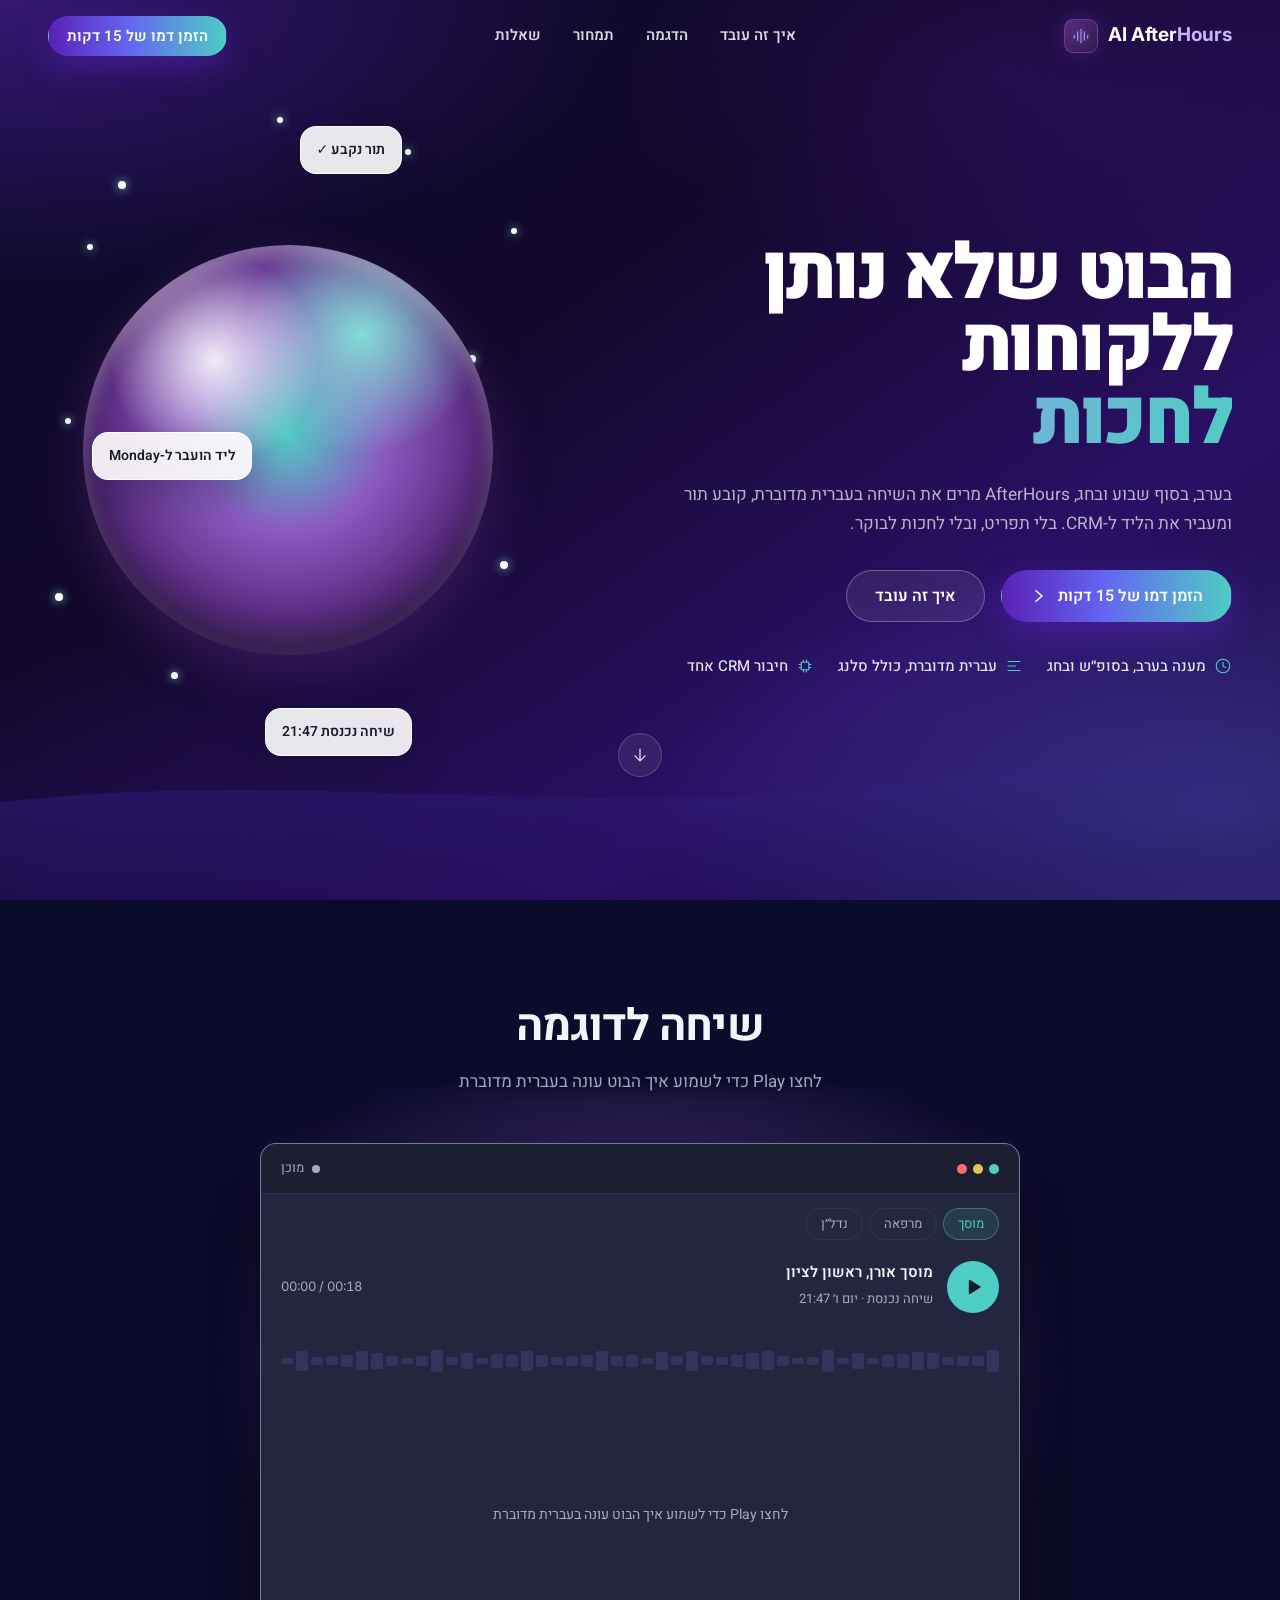
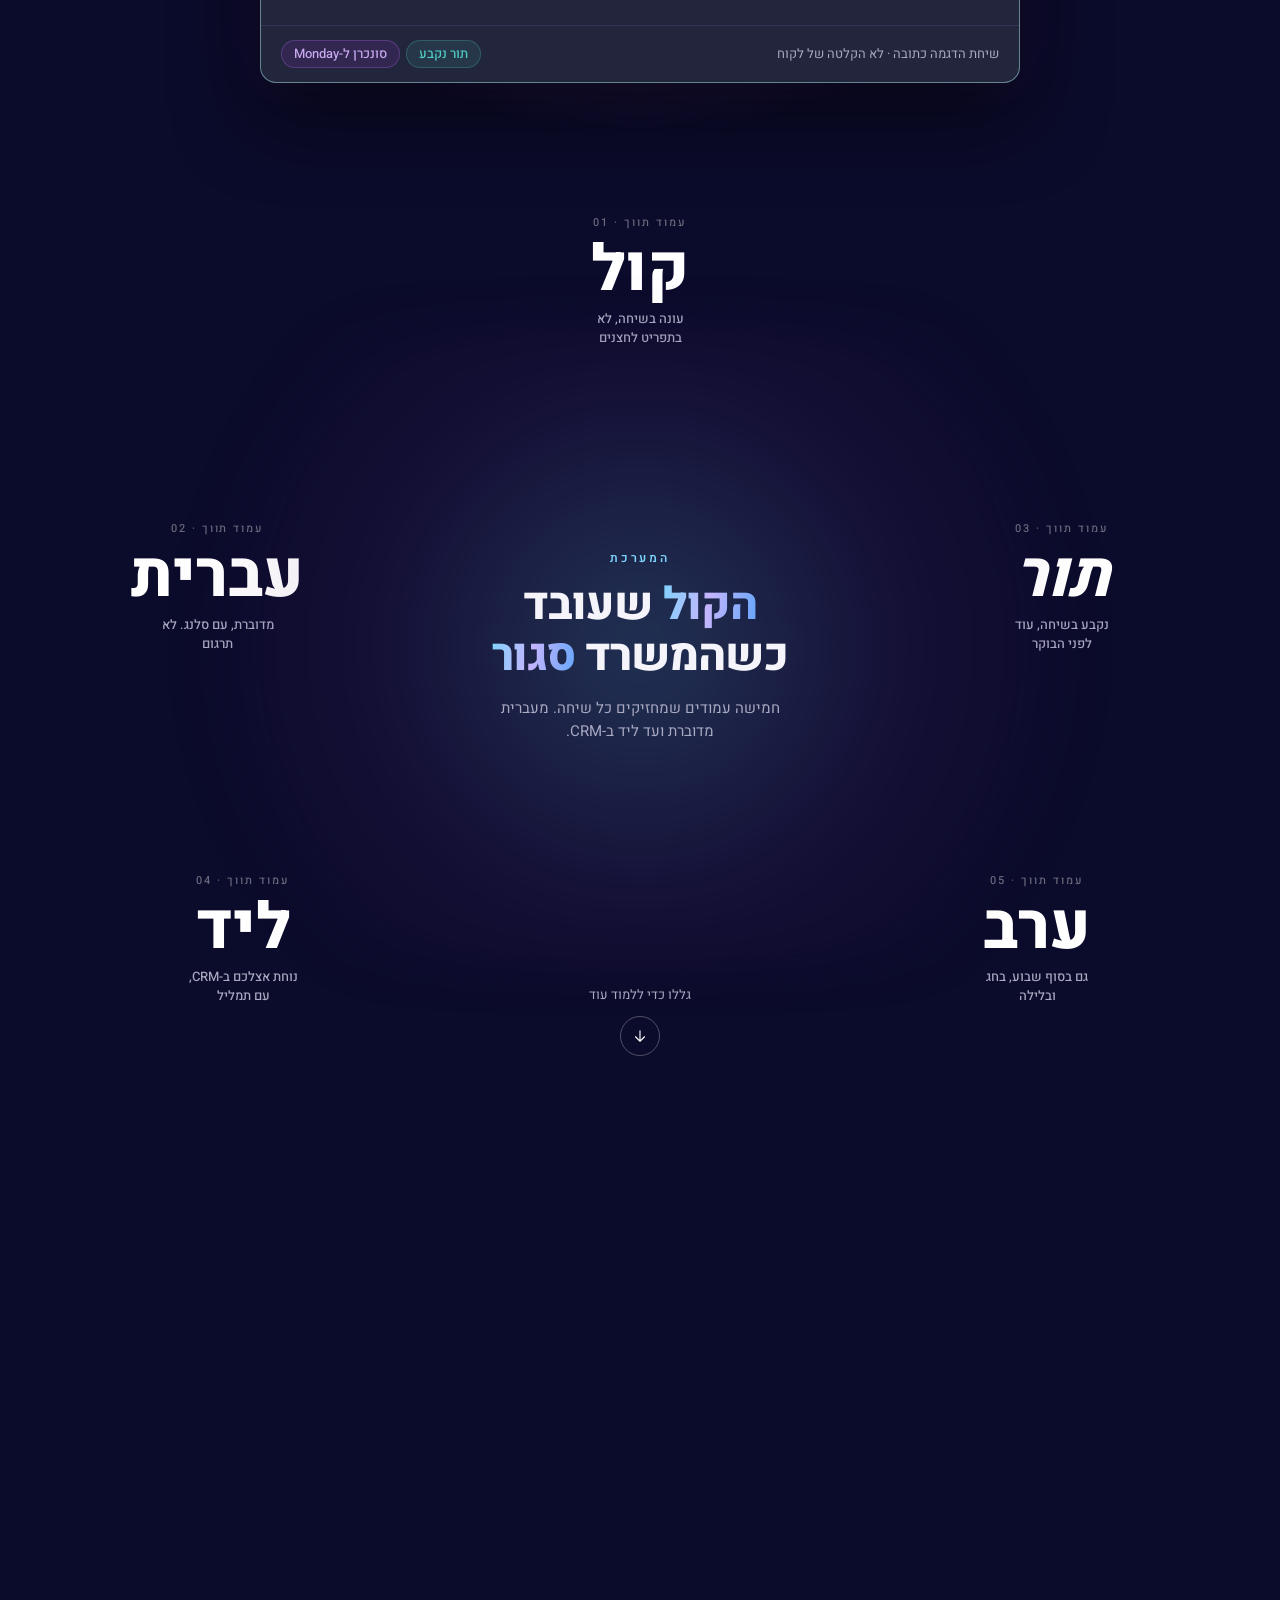
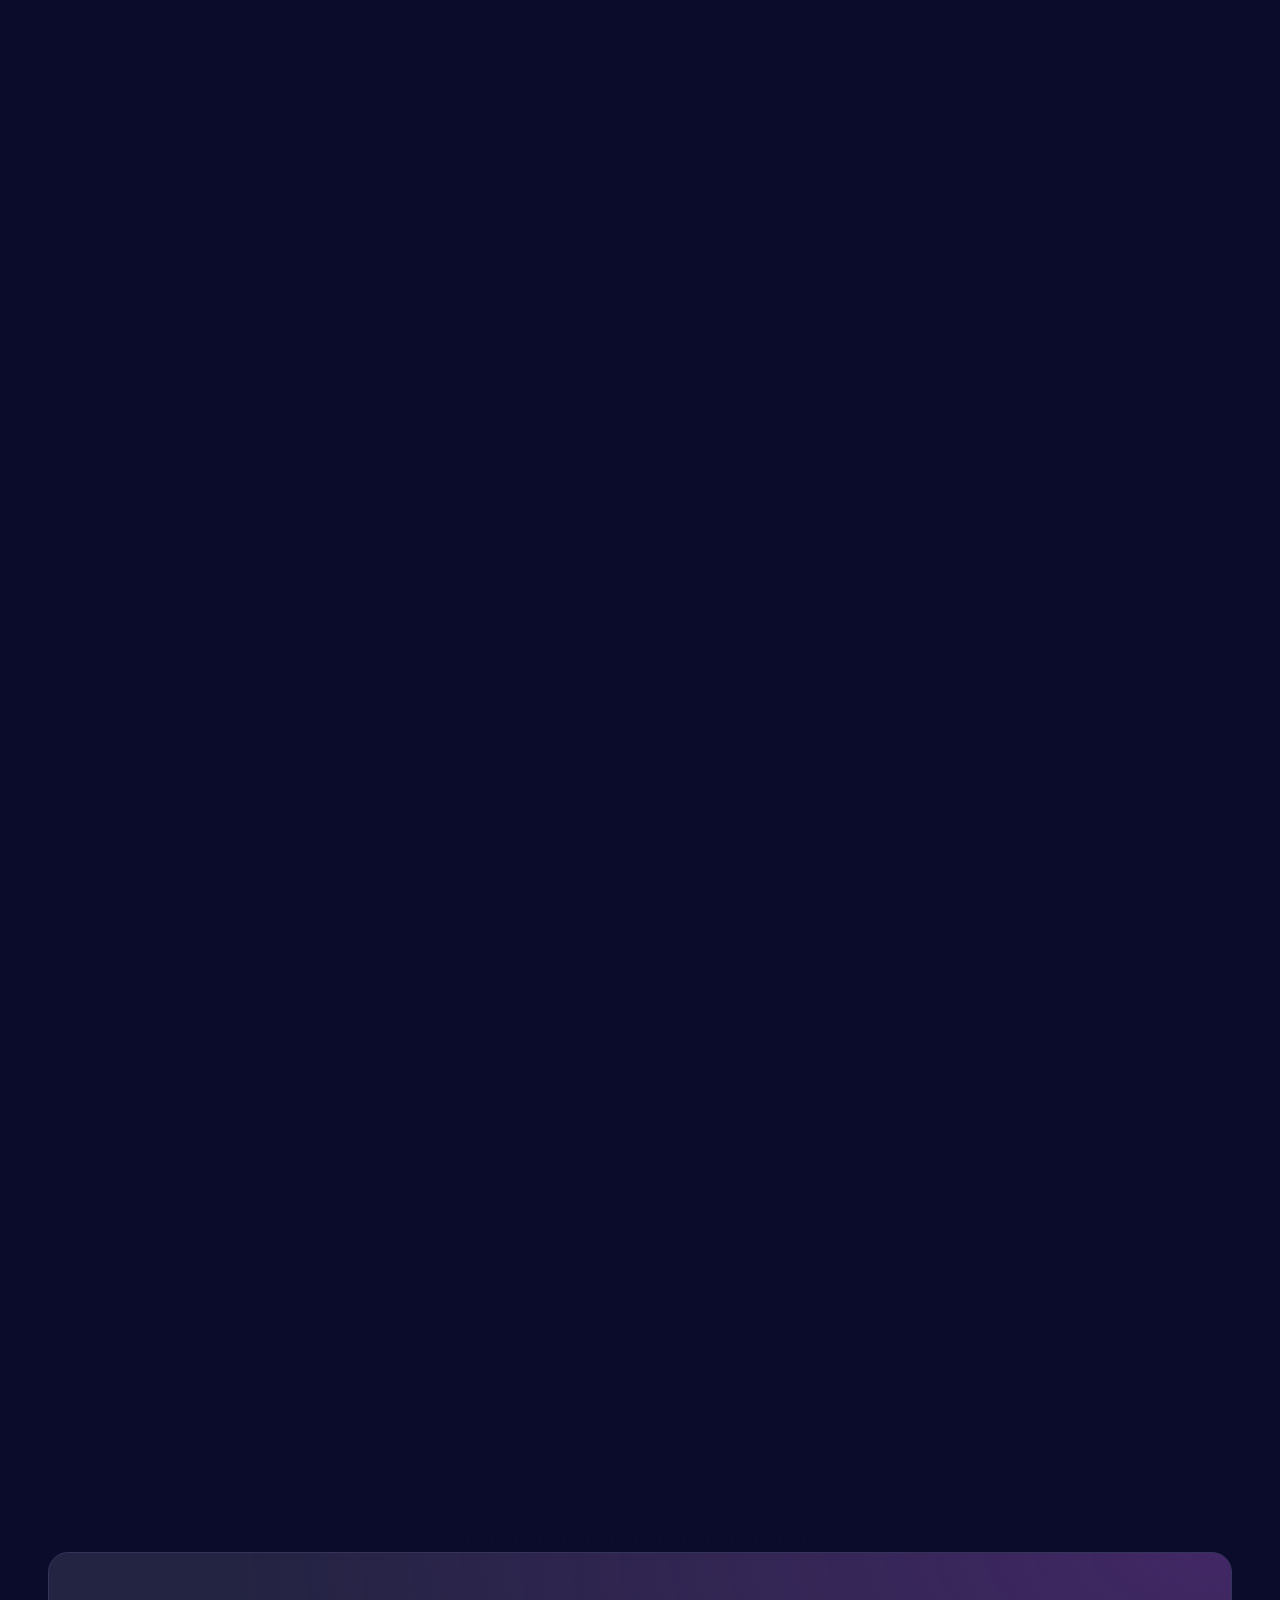
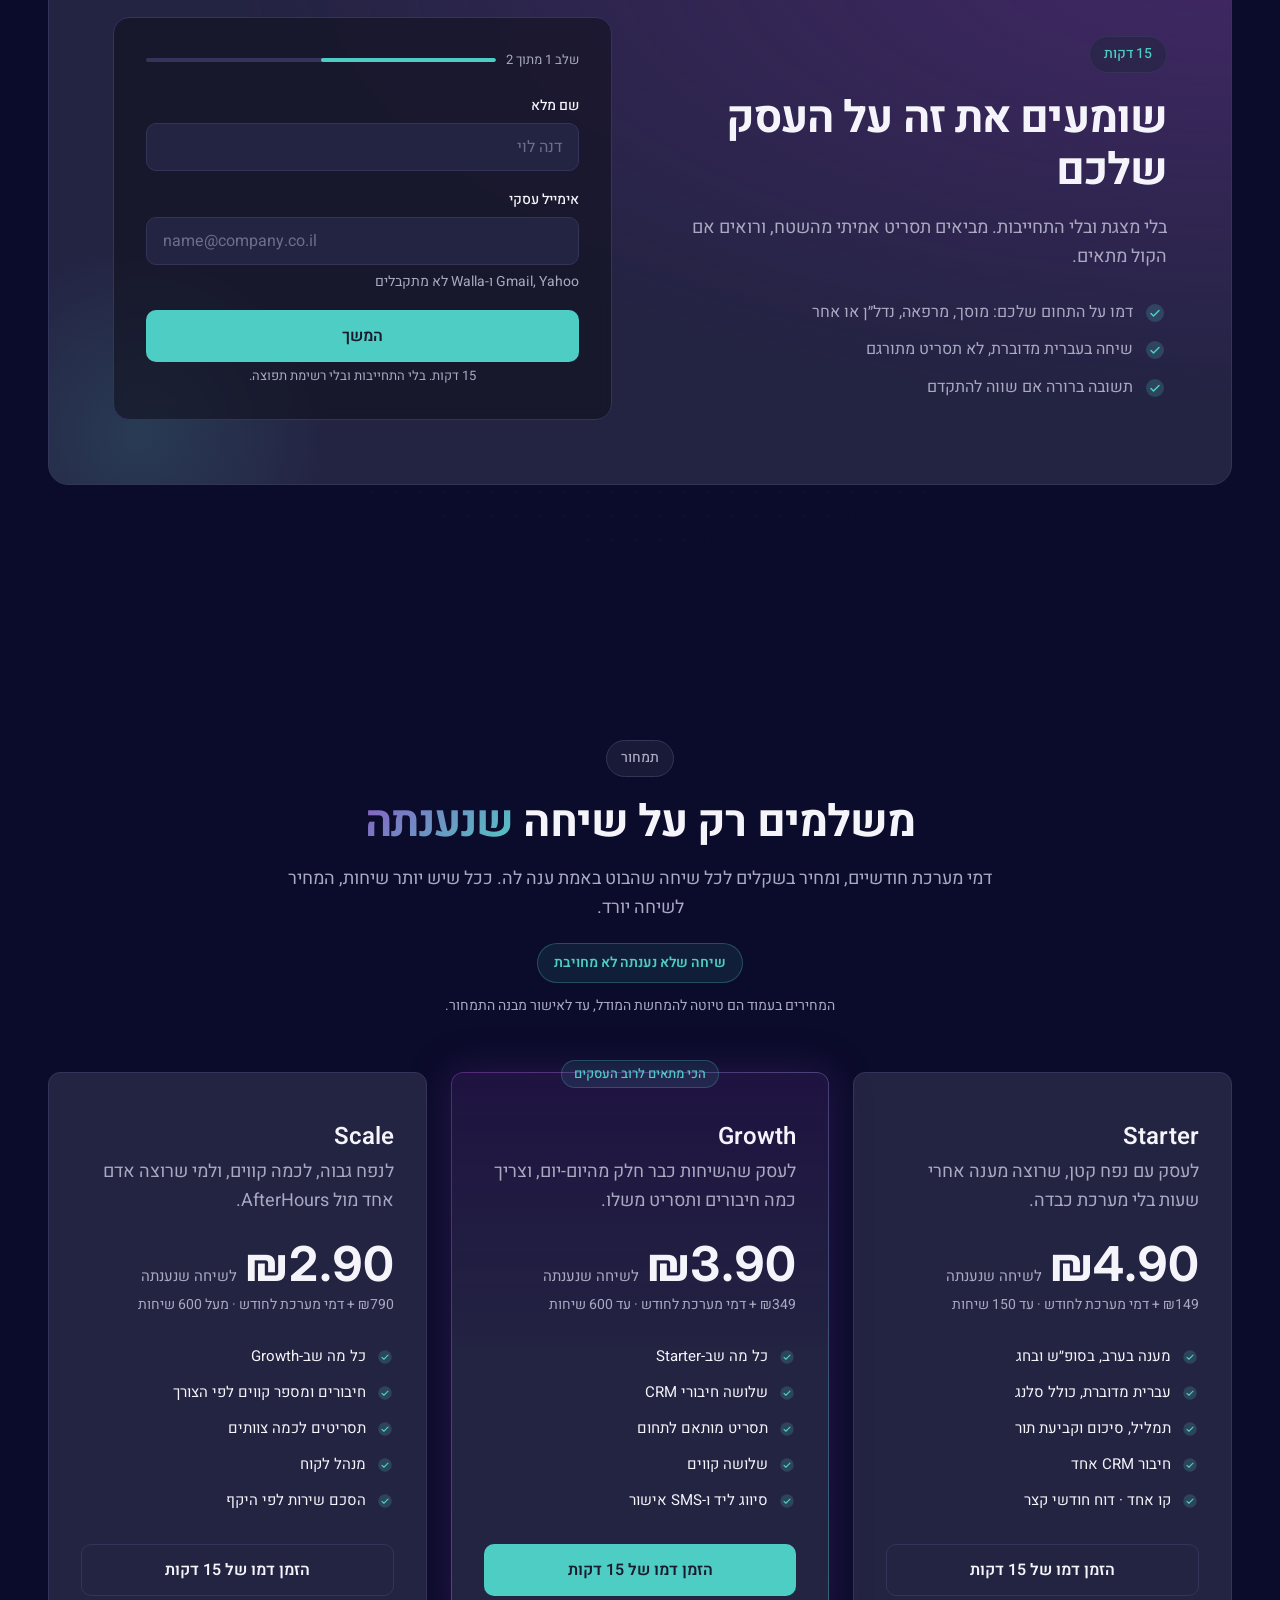
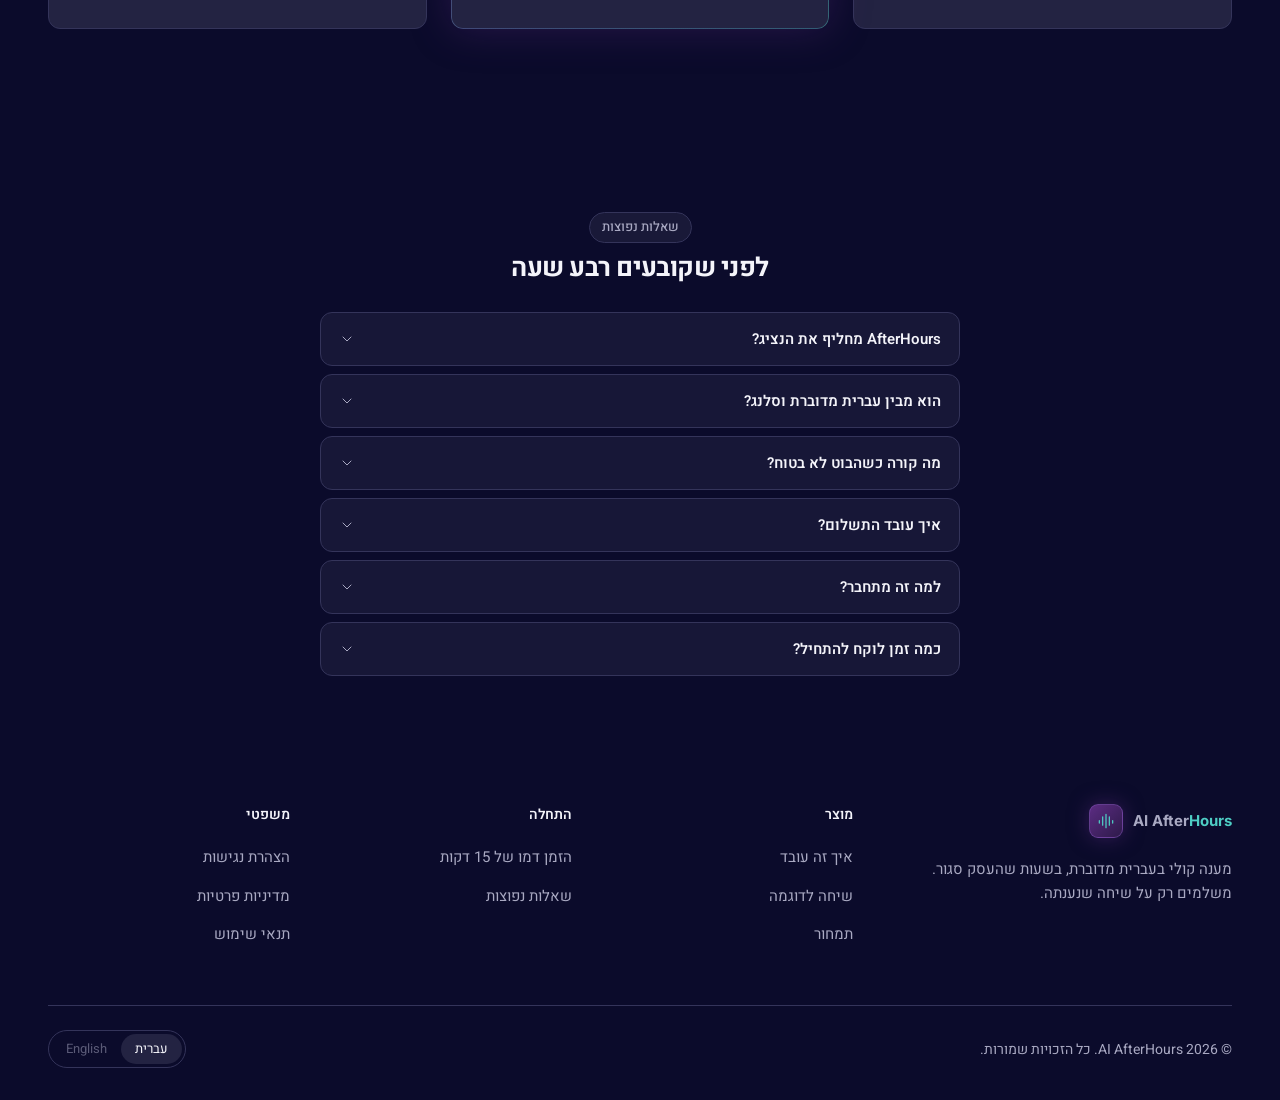
==== commit 0a36e87f: "AI AfterHours site — full project upload Co-authored-by: Cursor <cursoragent@cursor.com>" ====
--- a/index.html
+++ b/index.html
@@ -78,6 +78,8 @@
 <body>
   <a class="skip-link" href="#main">דילוג לתוכן</a>
 
+  <main id="main">
+  <div class="home-frame">
   <header class="nav">
     <div class="container">
       <a class="logo" href="index.html">
@@ -88,7 +90,7 @@
         <ul class="nav-links">
           <li><a href="#how">איך זה עובד</a></li>
           <li><a href="#hero">הדגמה</a></li>
-          <li><a href="pricing.html">תמחור</a></li>
+          <li><a href="#pricing">תמחור</a></li>
           <li><a href="#faq">שאלות</a></li>
         </ul>
       </nav>
@@ -103,245 +105,89 @@
     <ul>
       <li><a href="#how">איך זה עובד</a></li>
       <li><a href="#hero">הדגמה</a></li>
-      <li><a href="pricing.html">תמחור</a></li>
+      <li><a href="#pricing">תמחור</a></li>
       <li><a href="#faq">שאלות</a></li>
     </ul>
   </div>
 
-  <main id="main">
-    <section class="hero" id="hero">
-      <div class="hero-circuit" aria-hidden="true">
-        <div class="hero-glow"></div>
-        <svg class="circuit-svg" viewBox="0 0 1440 860" preserveAspectRatio="xMidYMid slice">
-          <defs>
-            <linearGradient id="traceA" x1="0" y1="0" x2="1" y2="1">
-              <stop offset="0%" stop-color="#d7b6ff"/>
-              <stop offset="45%" stop-color="#7ec8ff"/>
-              <stop offset="100%" stop-color="#3d7dff"/>
-            </linearGradient>
-            <filter id="traceGlow" x="-30%" y="-30%" width="160%" height="160%">
-              <feGaussianBlur stdDeviation="1.4" result="b"/>
-              <feMerge><feMergeNode in="b"/><feMergeNode in="SourceGraphic"/></feMerge>
-            </filter>
-          </defs>
-          <g fill="none" stroke="url(#traceA)" stroke-linecap="round" stroke-linejoin="round" filter="url(#traceGlow)" opacity="0.9">
-            <path d="M247 254.1 L240.9 80.2" stroke-width="0.9"/>
-            <path d="M252.3 254 L256.6 94.7 L284.6 95.5 L259.3 -2.9" stroke-width="1.02"/>
-            <path d="M257.6 254.3 L276.4 59.4 L242.6 56.1 L287.9 -60" stroke-width="1.14"/>
-            <path d="M262.9 255 L302.4 59.7 L347.5 68.8 L326.6 -60" stroke-width="1.26"/>
-            <path d="M268.2 255.9 L375.1 -60" stroke-width="1.38"/>
-            <path d="M273.3 257.2 L372.4 60.5 L402.8 75.8 L433.2 -60" stroke-width="0.9"/>
-            <path d="M278.4 258.8 L416.1 61.1 L383.3 38.2 L500.5 -60" stroke-width="1.02"/>
-            <path d="M283.4 260.7 L465.2 61.9 L481.4 76.7 L576.6 -60" stroke-width="1.14"/>
-            <path d="M288.2 263 L376.3 85.6" stroke-width="1.26"/>
-            <path d="M292.9 265.5 L379.9 114.5 L414.6 134.5 L433.2 22" stroke-width="1.38"/>
-            <path d="M297.5 268.3 L422.1 80.1 L383.7 54.7 L498.4 -35.2" stroke-width="0.9"/>
-            <path d="M301.8 271.4 L468.8 65.9 L490.5 83.6 L571.1 -60" stroke-width="1.02"/>
-            <path d="M306 274.7 L650.9 -60" stroke-width="1.14"/>
-            <path d="M309.9 278.3 L574.6 68.6 L603.2 104.7 L736.9 -60" stroke-width="1.26"/>
-            <path d="M313.6 282.1 L632.8 70 L620.6 51.7 L828.4 -60" stroke-width="1.38"/>
-            <path d="M317.1 286.2 L693.8 71.6 L710.6 101.1 L924.6 -60" stroke-width="0.9"/>
-            <path d="M320.3 290.4 L501.7 162.5" stroke-width="1.02"/>
-            <path d="M323.2 294.9 L484.2 195.6 L495.7 214.3 L582.8 134.8" stroke-width="1.14"/>
-            <path d="M325.9 299.5 L538.1 186.2 L524.9 161.5 L668.1 116.7" stroke-width="1.26"/>
-            <path d="M328.2 304.3 L593.8 183 L610.4 219.4 L756.6 108.6" stroke-width="1.38"/>
-            <path d="M330.3 309.2 L847.5 110.6" stroke-width="0.9"/>
-            <path d="M332 314.2 L708.8 195.8 L717.2 222.5 L939.7 123.2" stroke-width="1.02"/>
-            <path d="M333.5 319.3 L766.8 212.1 L758.6 179.1 L1032.4 146.4" stroke-width="1.14"/>
-            <path d="M334.6 324.5 L824.3 235.1 L832.6 280.4 L1124.5 180.3" stroke-width="1.26"/>
-            <path d="M335.4 329.8 L579.7 300.7" stroke-width="1.38"/>
-            <path d="M335.9 335.1 L539.5 323.6 L541.4 357.5 L664.3 316.5" stroke-width="0.9"/>
-            <path d="M336 340.5 L591.4 341.8 L591.6 301.8 L748 342.6" stroke-width="1.02"/>
-            <path d="M335.8 345.8 L642 366.4 L640.5 388.4 L829.7 379" stroke-width="1.14"/>
-            <path d="M335.3 351.1 L908.5 425.5" stroke-width="1.26"/>
-            <path d="M334.4 356.3 L736.8 434.2 L729.2 473.5 L983.4 481.9" stroke-width="1.38"/>
-            <path d="M333.3 361.5 L779.9 477 L791.4 432.5 L1053.6 547.8" stroke-width="0.9"/>
-            <path d="M331.8 366.6 L442 402.6 L433.3 429.2 L509.6 424.6" stroke-width="1.02"/>
-            <path d="M330 371.7 L581 471.1" stroke-width="1.14"/>
-            <path d="M327.8 376.5 L526 469.6 L506.4 511.2 L647.4 526.6" stroke-width="1.26"/>
-            <path d="M325.4 381.3 L562.6 511.1 L573.2 491.8 L707.9 590.7" stroke-width="1.38"/>
-            <path d="M322.7 385.9 L594.9 557.6 L576.8 586.4 L761.7 662.8" stroke-width="0.9"/>
-            <path d="M319.8 390.3 L808 742.5" stroke-width="1.02"/>
-            <path d="M316.5 394.5 L644.9 663.8 L630.9 680.8 L846.2 828.9" stroke-width="1.14"/>
-            <path d="M313 398.5 L661.8 721.8 L680.8 701.3 L875.6 920" stroke-width="1.26"/>
-            <path d="M309.3 402.3 L399.4 497.2 L370.4 524.7 L454.6 555.3" stroke-width="1.38"/>
-            <path d="M305.3 405.9 L494.3 631.1" stroke-width="0.9"/>
-            <path d="M301.1 409.2 L440 597.2 L417.5 613.8 L525.1 712.4" stroke-width="1.02"/>
-            <path d="M296.7 412.2 L451.6 651.6 L480.1 633.1 L546.6 798.4" stroke-width="1.14"/>
-            <path d="M292.2 415 L457.2 708.4 L417.1 730.9 L558.3 888.3" stroke-width="1.26"/>
-            <path d="M287.4 417.4 L559.9 920" stroke-width="1.38"/>
-            <path d="M282.6 419.6 L449 729.8 L419 745.9 L551 920" stroke-width="0.9"/>
-            <path d="M277.6 421.5 L435 730.6 L470.6 712.4 L531.5 920" stroke-width="1.02"/>
-            <path d="M272.5 423 L310.6 563.6 L289.4 569.3 L333.9 649.8" stroke-width="1.14"/>
-            <path d="M267.3 424.2 L331.2 735.7" stroke-width="1.26"/>
-            <path d="M262 425.2 L296.8 671.3 L257.2 676.9 L318.2 822.2" stroke-width="1.38"/>
-            <path d="M256.7 425.7 L280.3 724.8 L326.2 721.2 L294.7 908.2" stroke-width="0.9"/>
-            <path d="M251.4 426 L257.2 732.3 L229.2 732.8 L260.8 920" stroke-width="1.02"/>
-            <path d="M246.1 425.9 L216.6 920" stroke-width="1.14"/>
-            <path d="M240.8 425.5 L192.1 732.1 L146.7 724.9 L162.3 920" stroke-width="1.26"/>
-            <path d="M235.5 424.8 L217.1 532.4 L238.8 536.1 L205.9 598.3" stroke-width="1.38"/>
-            <path d="M230.3 423.7 L193.5 580 L160.4 572.2 L170.9 675.8" stroke-width="0.9"/>
-            <path d="M225.1 422.3 L126.3 749.7" stroke-width="1.02"/>
-            <path d="M220.1 420.6 L128.5 667.7 L107.9 660 L72.3 819.1" stroke-width="1.14"/>
-            <path d="M215.2 418.6 L87.5 706.6 L113.1 717.9 L9.3 883.1" stroke-width="1.26"/>
-            <path d="M210.4 416.3 L41.5 728.6 L6.3 709.6 L-62.1 920" stroke-width="1.38"/>
-            <path d="M205.7 413.7 L-80 920" stroke-width="0.9"/>
-            <path d="M201.2 410.8 L26.9 726.5 L2.4 713 L-80 920" stroke-width="1.02"/>
-            <path d="M196.9 407.7 L120.4 505.3 L147.2 526.3 L73.5 565.1" stroke-width="1.14"/>
-            <path d="M903 125.5 L960 26.8" stroke-width="0.85"/>
-            <path d="M910.8 130.6 L967.5 53 L985.3 66 L1002.3 5.5" stroke-width="0.85"/>
-            <path d="M918 136.5 L1000 46.8 L974.9 23.9 L1050.2 -8.2" stroke-width="0.85"/>
-            <path d="M924.5 143.1 L1102.3 -13.6" stroke-width="0.85"/>
-            <path d="M930.3 150.4 L1071.1 51.1 L1083.8 69.1 L1157.4 -9.8" stroke-width="0.85"/>
-            <path d="M935.2 158.3 L1108.2 62.4 L1094.6 37.9 L1214.2 3.7" stroke-width="0.85"/>
-            <path d="M939.3 166.7 L1271.2 27.2" stroke-width="0.85"/>
-            <path d="M942.4 175.4 L1180.7 104.4 L1193.8 148.5 L1326.7 60.9" stroke-width="0.85"/>
-            <path d="M944.6 184.5 L1214.1 135 L1209 107.5 L1379.3 104.7" stroke-width="0.85"/>
-            <path d="M945.8 193.7 L1427.5 158.3" stroke-width="0.85"/>
-            <path d="M945.9 203 L1035.2 206.1 L1033.6 252.1 L1089.9 208" stroke-width="0.85"/>
-            <path d="M945.1 212.3 L1058.6 228.7 L1061.7 206.9 L1128.2 238.7" stroke-width="0.85"/>
-            <path d="M943.3 221.4 L1162.2 277.6" stroke-width="0.85"/>
-            <path d="M940.5 230.3 L1095.4 288.5 L1081.3 325.9 L1190.4 324.2" stroke-width="0.85"/>
-            <path d="M936.8 238.8 L1107.2 324.9 L1117.1 305.3 L1211.7 377.6" stroke-width="0.85"/>
-            <path d="M932.1 246.8 L1224.8 436.9" stroke-width="0.85"/>
-            <path d="M926.6 254.4 L1114 407.2 L1088.7 438.2 L1228.9 500.8" stroke-width="0.85"/>
-            <path d="M920.4 261.2 L1108 451.5 L1140.8 419.2 L1223 568.1" stroke-width="0.85"/>
-            <path d="M913.4 267.4 L1206.6 637.3" stroke-width="0.85"/>
-            <path d="M905.8 272.8 L976.7 385.3" stroke-width="0.85"/>
-            <path d="M897.7 277.3 L945 374.3 L986.3 354.1 L974 433.7" stroke-width="0.85"/>
-            <path d="M889.1 280.9 L962 483.2" stroke-width="0.85"/>
-            <path d="M880.2 283.6 L917.5 437.9 L884.5 445.9 L940.4 532.4" stroke-width="0.85"/>
-          </g>
-          <g fill="#d2ebff">
-            <circle cx="240.9" cy="80.2" r="2.1"/>
-            <circle cx="259.3" cy="-2.9" r="2.65"/>
-            <circle cx="271.2" cy="112.9" r="2.1"/>
-            <circle cx="316.3" cy="113.7" r="2.1"/>
-            <circle cx="378.3" cy="115.3" r="2.1"/>
-            <circle cx="376.3" cy="85.6" r="3.2"/>
-            <circle cx="327.8" cy="183.2" r="2.1"/>
-            <circle cx="433.2" cy="22" r="2.65"/>
-            <circle cx="387.9" cy="131.7" r="2.1"/>
-            <circle cx="461.2" cy="124.1" r="2.1"/>
-            <circle cx="545.3" cy="128.2" r="2.1"/>
-            <circle cx="501.7" cy="162.5" r="3.2"/>
-            <circle cx="401.9" cy="232.8" r="2.1"/>
-            <circle cx="582.8" cy="134.8" r="2.65"/>
-            <circle cx="668.1" cy="116.7" r="3.2"/>
-            <circle cx="479.9" cy="217.2" r="2.1"/>
-            <circle cx="756.6" cy="108.6" r="2.65"/>
-            <circle cx="847.5" cy="110.6" r="3.2"/>
-            <circle cx="563" cy="219.8" r="2.1"/>
-            <circle cx="939.7" cy="123.2" r="2.65"/>
-            <circle cx="1032.4" cy="146.4" r="3.2"/>
-            <circle cx="648" cy="241.5" r="2.1"/>
-            <circle cx="1124.5" cy="180.3" r="2.65"/>
-            <circle cx="579.7" cy="300.7" r="3.2"/>
-            <circle cx="445.3" cy="316.7" r="2.1"/>
-            <circle cx="664.3" cy="316.5" r="2.65"/>
-            <circle cx="748" cy="342.6" r="3.2"/>
-            <circle cx="521.4" cy="341.4" r="2.1"/>
-            <circle cx="829.7" cy="379" r="2.65"/>
-            <circle cx="908.5" cy="425.5" r="3.2"/>
-            <circle cx="593.2" cy="384.6" r="2.1"/>
-            <circle cx="983.4" cy="481.9" r="2.65"/>
-            <circle cx="1053.6" cy="547.8" r="3.2"/>
-            <circle cx="657.4" cy="445.3" r="2.1"/>
-            <circle cx="509.6" cy="424.6" r="2.65"/>
-            <circle cx="581" cy="471.1" r="3.2"/>
-            <circle cx="443" cy="416.4" r="2.1"/>
-            <circle cx="647.4" cy="526.6" r="2.65"/>
-            <circle cx="707.9" cy="590.7" r="3.2"/>
-            <circle cx="497.5" cy="475.5" r="2.1"/>
-            <circle cx="761.7" cy="662.8" r="2.65"/>
-            <circle cx="808" cy="742.5" r="3.2"/>
-            <circle cx="539.5" cy="548.8" r="2.1"/>
-            <circle cx="846.2" cy="828.9" r="2.65"/>
-            <circle cx="566.2" cy="633.2" r="2.1"/>
-            <circle cx="454.6" cy="555.3" r="2.65"/>
-            <circle cx="494.3" cy="631.1" r="3.2"/>
-            <circle cx="390.4" cy="507.2" r="2.1"/>
-            <circle cx="525.1" cy="712.4" r="2.65"/>
-            <circle cx="546.6" cy="798.4" r="3.2"/>
-            <circle cx="409.2" cy="586" r="2.1"/>
-            <circle cx="410" cy="643.6" r="2.1"/>
-            <circle cx="391.9" cy="645.8" r="2.1"/>
-            <circle cx="333.9" cy="649.8" r="2.65"/>
-            <circle cx="331.2" cy="735.7" r="3.2"/>
-            <circle cx="296.1" cy="564.4" r="2.1"/>
-            <circle cx="318.2" cy="822.2" r="2.65"/>
-            <circle cx="273.8" cy="642.8" r="2.1"/>
-            <circle cx="232.8" cy="648.2" r="2.1"/>
-            <circle cx="205.9" cy="598.3" r="3.2"/>
-            <circle cx="222.2" cy="502.9" r="2.1"/>
-            <circle cx="170.9" cy="675.8" r="2.65"/>
-            <circle cx="126.3" cy="749.7" r="3.2"/>
-            <circle cx="180.6" cy="569.6" r="2.1"/>
-            <circle cx="72.3" cy="819.1" r="2.65"/>
-            <circle cx="122.5" cy="627.6" r="2.1"/>
-            <circle cx="77.1" cy="641.5" r="2.1"/>
-            <circle cx="73.5" cy="565.1" r="3.2"/>
-            <circle cx="141.4" cy="478.5" r="2.1"/>
-            <circle cx="960" cy="26.8" r="2.65"/>
-            <circle cx="1002.3" cy="5.5" r="3.2"/>
-            <circle cx="952" cy="74.3" r="2.1"/>
-            <circle cx="1050.2" cy="-8.2" r="2.65"/>
-            <circle cx="1102.3" cy="-13.6" r="3.2"/>
-            <circle cx="1004.5" cy="72.6" r="2.1"/>
-            <circle cx="1157.4" cy="-9.8" r="2.65"/>
-            <circle cx="1214.2" cy="3.7" r="3.2"/>
-            <circle cx="1060.8" cy="88.7" r="2.1"/>
-            <circle cx="1271.2" cy="27.2" r="2.65"/>
-            <circle cx="1326.7" cy="60.9" r="3.2"/>
-            <circle cx="1115.3" cy="123.9" r="2.1"/>
-            <circle cx="1379.3" cy="104.7" r="2.65"/>
-            <circle cx="1427.5" cy="158.3" r="3.2"/>
-            <circle cx="1162.6" cy="177.8" r="2.1"/>
-            <circle cx="1089.9" cy="208" r="2.65"/>
-            <circle cx="1128.2" cy="238.7" r="3.2"/>
-            <circle cx="1027.5" cy="224.2" r="2.1"/>
-            <circle cx="1162.2" cy="277.6" r="2.65"/>
-            <circle cx="1190.4" cy="324.2" r="3.2"/>
-            <circle cx="1053" cy="272.6" r="2.1"/>
-            <circle cx="1211.7" cy="377.6" r="2.65"/>
-            <circle cx="1224.8" cy="436.9" r="3.2"/>
-            <circle cx="1063.8" cy="332.3" r="2.1"/>
-            <circle cx="1228.9" cy="500.8" r="2.65"/>
-            <circle cx="1223" cy="568.1" r="3.2"/>
-            <circle cx="1056.6" cy="399.3" r="2.1"/>
-            <circle cx="1206.6" cy="637.3" r="2.65"/>
-            <circle cx="976.7" cy="385.3" r="3.2"/>
-            <circle cx="937.7" cy="323.4" r="2.1"/>
-            <circle cx="974" cy="433.7" r="2.65"/>
-            <circle cx="962" cy="483.2" r="3.2"/>
-            <circle cx="921.9" cy="371.9" r="2.1"/>
-            <circle cx="940.4" cy="532.4" r="2.65"/>
-          </g>
-          <g class="circuit-chip" transform="translate(250 340)">
-            <rect x="-58" y="-58" width="116" height="116" rx="8" fill="rgba(90,40,160,0.28)" stroke="#d7c4ff" stroke-width="1.6"/>
-            <rect x="-40" y="-40" width="80" height="80" rx="4" fill="none" stroke="#9ad0ff" stroke-width="1" opacity="0.7"/>
-            <g stroke="#8ec4ff" stroke-width="1.3" stroke-linecap="round">
-              <path d="M-34 -58 V-78"/><path d="M-12 -58 V-78"/><path d="M12 -58 V-78"/><path d="M34 -58 V-78"/>
-              <path d="M-34 58 V78"/><path d="M-12 58 V78"/><path d="M12 58 V78"/><path d="M34 58 V78"/>
-              <path d="M-58 -34 H-78"/><path d="M-58 -12 H-78"/><path d="M-58 12 H-78"/><path d="M-58 34 H-78"/>
-              <path d="M58 -34 H78"/><path d="M58 -12 H78"/><path d="M58 12 H78"/><path d="M58 34 H78"/>
-            </g>
-          </g>
-        </svg>
-      </div>
+    <section class="hero">
+      <div class="hero-field" aria-hidden="true"></div>
+      <svg class="hero-mesh" viewBox="0 0 400 240" preserveAspectRatio="none" aria-hidden="true">
+        <defs>
+          <radialGradient id="hero-mesh-br" cx="88%" cy="92%" r="65%">
+            <stop offset="0%" stop-color="rgba(99,102,241,0.45)"/>
+            <stop offset="55%" stop-color="rgba(109,40,217,0.22)"/>
+            <stop offset="100%" stop-color="rgba(11,11,43,0)"/>
+          </radialGradient>
+          <linearGradient id="hero-mesh-wave" x1="0%" y1="0%" x2="100%" y2="100%">
+            <stop offset="0%" stop-color="rgba(79,70,229,0.28)"/>
+            <stop offset="100%" stop-color="rgba(11,11,43,0)"/>
+          </linearGradient>
+        </defs>
+        <ellipse fill="url(#hero-mesh-br)" cx="340" cy="210" rx="220" ry="130"/>
+        <path fill="url(#hero-mesh-wave)" d="M0 150 C90 118 180 168 280 132 C340 110 380 128 400 118 L400 240 L0 240 Z"/>
+      </svg>
       <div class="container">
-        <div class="hero-stack">
+        <div class="hero-layout">
           <div class="hero-text">
             <h1 data-split>הבוט שלא נותן ללקוחות <span class="text-grad">לחכות</span></h1>
             <div class="hero-fade">
               <p class="hero-sub">בערב, בסוף שבוע ובחג, AfterHours מרים את השיחה בעברית מדוברת, קובע תור ומעביר את הליד ל-CRM. בלי תפריט, ובלי לחכות לבוקר.</p>
               <div class="hero-ctas">
-                <a class="btn btn-primary" href="#demo">הזמן דמו של 15 דקות</a>
+                <a class="btn btn-primary btn-arrow" href="#demo">
+                  <span>הזמן דמו של 15 דקות</span>
+                  <svg class="btn-chev" viewBox="0 0 24 24" aria-hidden="true"><path d="M8 5l8 7-8 7" fill="none" stroke="currentColor" stroke-width="2" stroke-linecap="round" stroke-linejoin="round"/></svg>
+                </a>
                 <a class="btn btn-secondary" href="#how">איך זה עובד</a>
               </div>
+              <ul class="hero-trust" aria-label="יתרונות מרכזיים">
+                <li><svg viewBox="0 0 24 24" aria-hidden="true"><circle cx="12" cy="12" r="9" fill="none" stroke="currentColor" stroke-width="1.5"/><path d="M12 7v5l3 2" fill="none" stroke="currentColor" stroke-width="1.5" stroke-linecap="round"/></svg>מענה בערב, בסופ״ש ובחג</li>
+                <li><svg viewBox="0 0 24 24" aria-hidden="true"><path d="M4 6h16M4 12h10M4 18h16" fill="none" stroke="currentColor" stroke-width="1.5" stroke-linecap="round"/></svg>עברית מדוברת, כולל סלנג</li>
+                <li><svg viewBox="0 0 24 24" aria-hidden="true"><path d="M7 7h10v10H7zM10 4v3M14 4v3M10 17v3M14 17v3M4 10h3M4 14h3M17 10h3M17 14h3" fill="none" stroke="currentColor" stroke-width="1.5" stroke-linecap="round"/></svg>חיבור CRM אחד</li>
+              </ul>
             </div>
           </div>
-          <div class="hero-demo hero-fade">
+          <div class="hero-visual" aria-hidden="true">
+            <div class="hero-orb">
+              <div class="orb-shift orb-stars" style="--depth:0.5">
+                <i></i><i></i><i></i><i></i><i></i><i></i><i></i><i></i>
+                <i></i><i></i><i></i><i></i><i></i><i></i><i></i>
+              </div>
+              <div class="orb-shift orb-core" style="--depth:0.85">
+                <span class="orb-ring"></span>
+                <span class="orb-ring"></span>
+                <span class="orb-ring"></span>
+                <span class="orb-sphere"></span>
+              </div>
+              <div class="orb-shift orb-card orb-card-1" style="--depth:1.45">
+                <div class="orb-card-in"><span>תור נקבע ✓</span></div>
+              </div>
+              <div class="orb-shift orb-card orb-card-2" style="--depth:1.1">
+                <div class="orb-card-in"><span>ליד הועבר ל-Monday</span></div>
+              </div>
+              <div class="orb-shift orb-card orb-card-3" style="--depth:1.65">
+                <div class="orb-card-in"><span>שיחה נכנסת 21:47</span></div>
+              </div>
+            </div>
+          </div>
+        </div>
+      </div>
+      <svg class="hero-wave" viewBox="0 0 1440 120" preserveAspectRatio="none" aria-hidden="true">
+        <path d="M0 64 C360 120 720 8 1080 52 C1260 78 1380 36 1440 48 V120 H0 Z"/>
+      </svg>
+      <a class="hero-scroll" href="#hero" aria-label="גלילה לשיחה לדוגמה">
+        <svg viewBox="0 0 24 24" aria-hidden="true"><path d="M12 5v14M6 13l6 6 6-6" fill="none" stroke="currentColor" stroke-width="1.5" stroke-linecap="round" stroke-linejoin="round"/></svg>
+      </a>
+    </section>
+  </div>
+
+    <section class="section demo-section" id="hero">
+      <div class="container">
+        <div class="section-head center">
+          <h2>שיחה לדוגמה</h2>
+          <p>לחצו Play כדי לשמוע איך הבוט עונה בעברית מדוברת</p>
+        </div>
+        <div class="hero-demo">
             <div class="player compact" data-player data-scenario="garage">
               <div class="player-bar">
                 <div class="player-dots" aria-hidden="true"><i></i><i></i><i></i></div>
@@ -371,7 +217,6 @@
                 <div class="tags" data-tags><span class="tag">תור נקבע</span><span class="tag purple">סונכרן ל-Monday</span></div>
               </div>
             </div>
-          </div>
         </div>
       </div>
     </section>
@@ -544,6 +389,63 @@
             </div>
             <p class="form-note">15 דקות. בלי התחייבות ובלי רשימת תפוצה.</p>
           </form>
+        </div>
+      </div>
+    </section>
+
+    <section class="section section-pricing reveal" id="pricing">
+      <div class="container">
+        <div class="section-head center">
+          <p class="eyebrow">תמחור</p>
+          <h2>משלמים רק על שיחה <span class="text-grad">שנענתה</span></h2>
+          <p class="lead">דמי מערכת חודשיים, ומחיר בשקלים לכל שיחה שהבוט באמת ענה לה. ככל שיש יותר שיחות, המחיר לשיחה יורד.</p>
+          <p class="highlight-pill">שיחה שלא נענתה לא מחויבת</p>
+          <p class="caption pricing-note">המחירים בעמוד הם טיוטה להמחשת המודל, עד לאישור מבנה התמחור.</p>
+        </div>
+        <div class="cols-3 plans">
+          <article class="card plan hoverable">
+            <h3>Starter</h3>
+            <p>לעסק עם נפח קטן, שרוצה מענה אחרי שעות בלי מערכת כבדה.</p>
+            <div class="price"><span class="big-num">₪4.90</span><span class="per">לשיחה שנענתה</span></div>
+            <p class="base"><span class="ltr">+ ₪149</span> דמי מערכת לחודש · עד 150 שיחות</p>
+            <ul>
+              <li><svg class="icon" viewBox="0 0 24 24" aria-hidden="true"><circle class="fill" cx="12" cy="12" r="9"/><path d="M8 12.5 10.5 15 16 9.5" fill="none" stroke="currentColor" stroke-width="1.5" stroke-linecap="round" stroke-linejoin="round"/></svg><span>מענה בערב, בסופ״ש ובחג</span></li>
+              <li><svg class="icon" viewBox="0 0 24 24" aria-hidden="true"><circle class="fill" cx="12" cy="12" r="9"/><path d="M8 12.5 10.5 15 16 9.5" fill="none" stroke="currentColor" stroke-width="1.5" stroke-linecap="round" stroke-linejoin="round"/></svg><span>עברית מדוברת, כולל סלנג</span></li>
+              <li><svg class="icon" viewBox="0 0 24 24" aria-hidden="true"><circle class="fill" cx="12" cy="12" r="9"/><path d="M8 12.5 10.5 15 16 9.5" fill="none" stroke="currentColor" stroke-width="1.5" stroke-linecap="round" stroke-linejoin="round"/></svg><span>תמליל, סיכום וקביעת תור</span></li>
+              <li><svg class="icon" viewBox="0 0 24 24" aria-hidden="true"><circle class="fill" cx="12" cy="12" r="9"/><path d="M8 12.5 10.5 15 16 9.5" fill="none" stroke="currentColor" stroke-width="1.5" stroke-linecap="round" stroke-linejoin="round"/></svg><span>חיבור CRM אחד</span></li>
+              <li><svg class="icon" viewBox="0 0 24 24" aria-hidden="true"><circle class="fill" cx="12" cy="12" r="9"/><path d="M8 12.5 10.5 15 16 9.5" fill="none" stroke="currentColor" stroke-width="1.5" stroke-linecap="round" stroke-linejoin="round"/></svg><span>קו אחד · דוח חודשי קצר</span></li>
+            </ul>
+            <a class="btn btn-secondary btn-block" href="#demo">הזמן דמו של 15 דקות</a>
+          </article>
+          <article class="card plan featured hoverable">
+            <span class="tag badge-top">הכי מתאים לרוב העסקים</span>
+            <h3>Growth</h3>
+            <p>לעסק שהשיחות כבר חלק מהיום-יום, וצריך כמה חיבורים ותסריט משלו.</p>
+            <div class="price"><span class="big-num">₪3.90</span><span class="per">לשיחה שנענתה</span></div>
+            <p class="base"><span class="ltr">+ ₪349</span> דמי מערכת לחודש · עד 600 שיחות</p>
+            <ul>
+              <li><svg class="icon" viewBox="0 0 24 24" aria-hidden="true"><circle class="fill" cx="12" cy="12" r="9"/><path d="M8 12.5 10.5 15 16 9.5" fill="none" stroke="currentColor" stroke-width="1.5" stroke-linecap="round" stroke-linejoin="round"/></svg><span>כל מה שב-Starter</span></li>
+              <li><svg class="icon" viewBox="0 0 24 24" aria-hidden="true"><circle class="fill" cx="12" cy="12" r="9"/><path d="M8 12.5 10.5 15 16 9.5" fill="none" stroke="currentColor" stroke-width="1.5" stroke-linecap="round" stroke-linejoin="round"/></svg><span>שלושה חיבורי CRM</span></li>
+              <li><svg class="icon" viewBox="0 0 24 24" aria-hidden="true"><circle class="fill" cx="12" cy="12" r="9"/><path d="M8 12.5 10.5 15 16 9.5" fill="none" stroke="currentColor" stroke-width="1.5" stroke-linecap="round" stroke-linejoin="round"/></svg><span>תסריט מותאם לתחום</span></li>
+              <li><svg class="icon" viewBox="0 0 24 24" aria-hidden="true"><circle class="fill" cx="12" cy="12" r="9"/><path d="M8 12.5 10.5 15 16 9.5" fill="none" stroke="currentColor" stroke-width="1.5" stroke-linecap="round" stroke-linejoin="round"/></svg><span>שלושה קווים</span></li>
+              <li><svg class="icon" viewBox="0 0 24 24" aria-hidden="true"><circle class="fill" cx="12" cy="12" r="9"/><path d="M8 12.5 10.5 15 16 9.5" fill="none" stroke="currentColor" stroke-width="1.5" stroke-linecap="round" stroke-linejoin="round"/></svg><span>סיווג ליד ו-SMS אישור</span></li>
+            </ul>
+            <a class="btn btn-primary btn-block" href="#demo">הזמן דמו של 15 דקות</a>
+          </article>
+          <article class="card plan hoverable">
+            <h3>Scale</h3>
+            <p>לנפח גבוה, לכמה קווים, ולמי שרוצה אדם אחד מול AfterHours.</p>
+            <div class="price"><span class="big-num">₪2.90</span><span class="per">לשיחה שנענתה</span></div>
+            <p class="base"><span class="ltr">+ ₪790</span> דמי מערכת לחודש · מעל 600 שיחות</p>
+            <ul>
+              <li><svg class="icon" viewBox="0 0 24 24" aria-hidden="true"><circle class="fill" cx="12" cy="12" r="9"/><path d="M8 12.5 10.5 15 16 9.5" fill="none" stroke="currentColor" stroke-width="1.5" stroke-linecap="round" stroke-linejoin="round"/></svg><span>כל מה שב-Growth</span></li>
+              <li><svg class="icon" viewBox="0 0 24 24" aria-hidden="true"><circle class="fill" cx="12" cy="12" r="9"/><path d="M8 12.5 10.5 15 16 9.5" fill="none" stroke="currentColor" stroke-width="1.5" stroke-linecap="round" stroke-linejoin="round"/></svg><span>חיבורים ומספר קווים לפי הצורך</span></li>
+              <li><svg class="icon" viewBox="0 0 24 24" aria-hidden="true"><circle class="fill" cx="12" cy="12" r="9"/><path d="M8 12.5 10.5 15 16 9.5" fill="none" stroke="currentColor" stroke-width="1.5" stroke-linecap="round" stroke-linejoin="round"/></svg><span>תסריטים לכמה צוותים</span></li>
+              <li><svg class="icon" viewBox="0 0 24 24" aria-hidden="true"><circle class="fill" cx="12" cy="12" r="9"/><path d="M8 12.5 10.5 15 16 9.5" fill="none" stroke="currentColor" stroke-width="1.5" stroke-linecap="round" stroke-linejoin="round"/></svg><span>מנהל לקוח</span></li>
+              <li><svg class="icon" viewBox="0 0 24 24" aria-hidden="true"><circle class="fill" cx="12" cy="12" r="9"/><path d="M8 12.5 10.5 15 16 9.5" fill="none" stroke="currentColor" stroke-width="1.5" stroke-linecap="round" stroke-linejoin="round"/></svg><span>הסכם שירות לפי היקף</span></li>
+            </ul>
+            <a class="btn btn-secondary btn-block" href="#demo">הזמן דמו של 15 דקות</a>
+          </article>
         </div>
       </div>
     </section>
@@ -599,7 +501,7 @@
           <ul>
             <li><a href="#how">איך זה עובד</a></li>
             <li><a href="#hero">שיחה לדוגמה</a></li>
-            <li><a href="pricing.html">תמחור</a></li>
+            <li><a href="#pricing">תמחור</a></li>
           </ul>
         </div>
         <div>
--- a/styles.css
+++ b/styles.css
@@ -3,20 +3,55 @@
    ========================================================================== */
 
 :root {
+  /* Shared brand — taken from the rest of the site */
+  --brand-deep: #1A1A2E;
+  --brand-mid: #5B2C82;
+  --brand-bright: #8A5BC2;
+  --accent-cyan: #4ECDC4;
+  --mhero-navy: #0B0B2B;
+  --mhero-purple-deep: #2A1065;
+  --mhero-purple: #6D28D9;
+  --mhero-cyan: #4ECDC4;
+  --mhero-text: #F4F2FA;
+  --mhero-muted: #B8B4CC;
+  --mhero-floor: var(--hero-seam);
+  --mhero-bg-grad: linear-gradient(145deg, var(--mhero-navy) 0%, var(--mhero-purple-deep) 100%);
+  --mhero-glow-tl: radial-gradient(ellipse 85% 55% at 0% 0%, rgba(109, 40, 217, 0.42), transparent 58%);
+  --mhero-grad-title: linear-gradient(120deg, #A78BFA 0%, var(--mhero-cyan) 100%);
+  --mhero-grad-btn: linear-gradient(90deg, #5B21B6 0%, #6366F1 45%, var(--mhero-cyan) 100%);
+  --mhero-glass: rgba(255, 255, 255, 0.09);
+  --mhero-glass-border: rgba(255, 255, 255, 0.2);
+  --hero-seam: #141830;
+  --band-soft: #1b1232;
+  --brand-field:
+    radial-gradient(120% 90% at 8% 0%, var(--brand-bright) 0%, var(--brand-mid) 36%, transparent 62%),
+    radial-gradient(90% 80% at 100% 8%, #163a9e 0%, transparent 56%),
+    linear-gradient(180deg, #1b1232 0%, #151c34 58%, var(--hero-seam) 100%);
+
   /* Brand (to verify against brand book) */
-  --primary: #5B2C82;
-  --primary-soft: #8A5BC2;
-  --bg: #1A1A2E;
+  --primary: var(--brand-mid);
+  --primary-soft: var(--brand-bright);
+  --bg: var(--brand-deep);
   --bg-deep: #12121F;
-  --accent: #4ECDC4;
+  --accent: var(--accent-cyan);
   --surface: #232342;
   --border: #34345A;
   --text: #F4F4FA;
   --text-muted: #A9A9C2;
   --error: #FF6B6B;
 
-  --grad-text: linear-gradient(135deg, #8A5BC2, #4ECDC4);
+  --grad-text: linear-gradient(135deg, var(--brand-bright), var(--accent-cyan));
   --grad-border: linear-gradient(135deg, rgba(91, 44, 130, 0.9), rgba(78, 205, 196, 0.4));
+
+  --demo-bg-mid: var(--hero-seam);
+  --demo-bg-end: var(--band-soft);
+  --hero-wave-h: clamp(80px, 11vh, 128px);
+  --site-wash:
+    var(--mhero-glow-tl),
+    radial-gradient(ellipse 78% 52% at 96% 90%, rgba(99, 102, 241, 0.36), transparent 58%),
+    radial-gradient(ellipse 88% 44% at 8% 96%, rgba(42, 16, 101, 0.28), transparent 54%),
+    radial-gradient(ellipse 50% 38% at 78% 8%, rgba(109, 40, 217, 0.16), transparent 62%),
+    linear-gradient(145deg, var(--mhero-navy) 0%, #12082a 38%, var(--mhero-purple-deep) 72%, #160e38 100%);
 
   --font-he: "Heebo", "Arial Hebrew", Arial, system-ui, sans-serif;
   --font-num: "Inter", "Heebo", system-ui, sans-serif;
@@ -46,16 +81,8 @@
 html { scroll-behavior: smooth; scroll-padding-top: calc(var(--nav-h) + 16px); color-scheme: dark; }
 body {
   margin: 0;
-  background-color: #100e1c;
-  background-image:
-    radial-gradient(1100px 740px at 4% 0%, rgba(138, 48, 214, 0.5), transparent 58%),
-    radial-gradient(1040px 700px at 100% 2%, rgba(16, 72, 204, 0.5), transparent 56%),
-    radial-gradient(860px 680px at 88% 30%, rgba(96, 42, 176, 0.34), transparent 60%),
-    radial-gradient(780px 640px at -4% 48%, rgba(22, 84, 198, 0.3), transparent 62%),
-    radial-gradient(720px 540px at 74% 60%, rgba(78, 205, 196, 0.13), transparent 64%),
-    radial-gradient(900px 660px at 10% 76%, rgba(124, 40, 190, 0.32), transparent 60%),
-    radial-gradient(940px 580px at 102% 92%, rgba(18, 62, 176, 0.3), transparent 58%),
-    linear-gradient(165deg, #1b1232 0%, #141830 40%, #101628 70%, #17122c 100%);
+  background-color: var(--mhero-navy);
+  background-image: var(--site-wash);
   background-repeat: no-repeat;
   background-attachment: fixed;
   color: var(--text);
@@ -111,12 +138,19 @@
 
 /* ---------- Layout ---------- */
 .container { width: 100%; max-width: calc(var(--container) + var(--gutter-x) * 2); margin-inline: auto; padding-inline: var(--gutter-x); }
-.section { padding-block: var(--section-y); position: relative; }
-#how {
-  padding-block-start: calc(var(--section-y) - 8px);
+.section { padding-block: var(--section-y); position: relative; background: transparent; }
+main .pillars,
+main .closing,
+main .section-faq,
+main .section-pricing {
   background: transparent;
   border: 0;
   box-shadow: none;
+}
+#how {
+  margin-block-start: -1px;
+  padding-block-start: clamp(96px, 10vw, 120px);
+  background: transparent;
 }
 .section-head { max-width: 720px; margin-block-end: 56px; }
 .section-head.center { margin-inline: auto; text-align: center; }
@@ -261,76 +295,455 @@
   body { padding-bottom: 76px; }
 }
 
+/* ---------- Home frame ---------- */
+.home-frame {
+  --mx: 0;
+  --my: 0;
+  position: relative;
+  z-index: 2;
+  margin: 0;
+  min-height: 100svh;
+  display: flex;
+  flex-direction: column;
+  background: transparent;
+  color: var(--mhero-text);
+}
+.home-frame > .nav { position: relative; z-index: 100; }
+.home-frame > .hero { position: relative; z-index: 1; }
+.home-frame .nav {
+  background: transparent;
+  border-block-end-color: transparent;
+  backdrop-filter: none;
+  -webkit-backdrop-filter: none;
+  color: var(--mhero-text);
+}
+.home-frame .nav.scrolled {
+  background: rgba(11, 11, 43, 0.72);
+  border-color: rgba(255, 255, 255, 0.08);
+  box-shadow: 0 8px 24px rgba(0, 0, 0, 0.22);
+  backdrop-filter: blur(16px);
+  -webkit-backdrop-filter: blur(16px);
+}
+.home-frame .logo { color: #fff; }
+.home-frame .logo span b { color: #C4B5FD; }
+.home-frame .logo-mark svg path {
+  stroke: #A78BFA;
+  filter: drop-shadow(0 0 6px rgba(78, 205, 196, 0.45));
+}
+.home-frame .nav-links a { color: rgba(255, 255, 255, 0.84); font-weight: 600; }
+.home-frame .nav-links a:hover,
+.home-frame .nav-links a[aria-current="page"] { color: #fff; }
+.home-frame .nav-toggle {
+  color: #fff;
+  border: 1px solid var(--mhero-glass-border);
+  background: var(--mhero-glass);
+  backdrop-filter: blur(14px);
+  -webkit-backdrop-filter: blur(14px);
+}
+.home-frame .nav-cta,
+.home-frame .hero .btn-primary {
+  background: var(--mhero-grad-btn);
+  color: #fff;
+  border-radius: 999px;
+  box-shadow: 0 12px 32px rgba(109, 40, 217, 0.38);
+}
+.home-frame .nav-cta:hover,
+.home-frame .hero .btn-primary:hover {
+  filter: brightness(1.06);
+  box-shadow: 0 14px 36px rgba(109, 40, 217, 0.48);
+}
+.home-frame .nav-cta:focus-visible,
+.home-frame .hero .btn-primary:focus-visible {
+  outline: 3px solid rgba(167, 139, 250, 0.85);
+  outline-offset: 3px;
+}
+.home-frame .hero .btn-arrow {
+  gap: 10px;
+}
+.home-frame .hero .btn-chev {
+  width: 18px;
+  height: 18px;
+  flex-shrink: 0;
+  transition: transform 0.25s var(--ease);
+}
+.home-frame .hero .btn-arrow:hover .btn-chev,
+.home-frame .hero .btn-arrow:focus-visible .btn-chev {
+  transform: translateX(-4px);
+}
+
 /* ---------- Hero ---------- */
 .hero {
-  padding-block: 72px 64px; position: relative; overflow: visible;
-  --hero-fade: linear-gradient(to bottom, #000 0%, #000 55%, rgba(0,0,0,0.55) 78%, transparent 100%);
-}
-.hero-circuit {
-  position: absolute; inset: 0 0 -18%; z-index: 0; pointer-events: none;
+  --hero-field-w: 45%;
+  position: relative;
+  flex: 1 1 auto;
+  display: flex;
+  flex-direction: column;
+  justify-content: center;
+  min-height: 100svh;
+  margin-block-start: calc(var(--nav-h) * -1);
+  padding-block: var(--nav-h) 88px;
+  overflow: hidden;
+  background: transparent;
+  color: var(--mhero-text);
+}
+.hero .hero-mesh {
+  display: block;
+  position: absolute;
+  z-index: 0;
+  left: 0;
+  right: 0;
+  bottom: 0;
+  width: 100%;
+  height: min(38%, 260px);
+  pointer-events: none;
+  opacity: 0.92;
+}
+.hero-field,
+.hero-wave { display: none; }
+.hero-field {
+  --hero-field-w: 45%;
+  position: absolute;
+  z-index: 0;
+  left: 0;
+  top: 0;
+  width: var(--hero-field-w);
+  height: 100%;
+  background: var(--brand-field);
+  border-radius: 0 50% 50% 0 / 0 100% 100% 0;
+}
+.hero-field::after {
+  content: "";
+  position: absolute;
+  inset-block: 8%;
+  inset-inline-end: -2px;
+  width: 72px;
+  pointer-events: none;
+  background: linear-gradient(90deg, transparent, color-mix(in srgb, var(--accent-cyan) 35%, var(--brand-bright) 65%));
+  filter: blur(22px);
+  opacity: 0.55;
+}
+.hero-wave {
+  position: absolute;
+  left: 0;
+  right: 0;
+  bottom: 0;
+  z-index: 3;
+  width: 100%;
+  height: var(--hero-wave-h);
+  pointer-events: none;
+  color: var(--hero-seam);
+}
+.hero-wave path { fill: currentColor; }
+.hero-scroll {
+  position: absolute;
+  left: 50%;
+  bottom: calc(var(--hero-wave-h) + 24px);
+  z-index: 4;
+  transform: translateX(-50%);
+  width: 44px;
+  height: 44px;
+  display: grid;
+  place-items: center;
+  border-radius: 50%;
+  color: rgba(255, 255, 255, 0.88);
+  background: rgba(255, 255, 255, 0.08);
+  border: 1px solid rgba(255, 255, 255, 0.18);
+  backdrop-filter: blur(8px);
+  -webkit-backdrop-filter: blur(8px);
+  animation: hero-scroll-bob 2.4s ease-in-out infinite;
+}
+.hero-scroll svg { width: 20px; height: 20px; }
+.hero .container { position: static; z-index: 1; width: 100%; }
+.hero-layout {
+  display: grid;
+  grid-template-columns: minmax(0, 1fr);
+  align-items: center;
+  min-height: calc(100svh - var(--nav-h) - 88px);
+}
+.hero-text {
+  position: relative;
+  z-index: 2;
+  text-align: start;
+  width: min(580px, calc(100% - var(--hero-field-w) - 48px));
+  justify-self: start;
+  margin-inline-end: 48px;
+  padding-block-start: 32px;
+}
+.hero-demo { width: 100%; max-width: 760px; margin-inline: auto; }
+.hero-fade {
+  display: flex;
+  flex-direction: column;
+  gap: 32px;
+}
+.hero h1 {
+  margin-block-end: 24px;
+  color: #fff;
+  font-weight: 900;
+  font-size: clamp(3rem, 6.6vw, 6.75rem);
+  line-height: 0.94;
+  letter-spacing: -0.035em;
+}
+.hero h1 .word { display: inline-block; }
+.hero h1 .text-grad {
+  display: block;
+  margin-block-start: 0.02em;
+  background: var(--mhero-grad-title);
+  -webkit-background-clip: text;
+  background-clip: text;
+  color: transparent;
+  -webkit-text-fill-color: transparent;
+}
+.hero-sub {
+  font-size: 1.08rem;
+  font-weight: 400;
+  line-height: 1.7;
+  color: var(--mhero-muted);
+  max-width: 36rem;
+  margin: 0;
+}
+.hero-ctas { display: flex; gap: 8px 16px; flex-wrap: wrap; justify-content: flex-start; align-items: center; }
+.hero-trust {
+  list-style: none;
+  margin: 0;
+  padding: 0;
+  display: flex;
+  flex-wrap: wrap;
+  gap: 8px 24px;
+  font-size: 15px;
+  font-weight: 500;
+  color: rgba(255, 255, 255, 0.88);
+}
+.hero-trust li {
+  display: inline-flex;
+  align-items: center;
+  gap: 8px;
+}
+.hero-trust svg {
+  width: 18px;
+  height: 18px;
+  flex-shrink: 0;
+  color: var(--mhero-cyan);
+}
+.hero .btn-secondary {
+  color: #fff;
+  border: 1px solid rgba(255, 255, 255, 0.28);
+  background: rgba(255, 255, 255, 0.08);
+  height: 52px;
+  padding: 0 28px;
+  border-radius: 999px;
+}
+.hero .btn-secondary:hover {
+  background: rgba(255, 255, 255, 0.14);
+  border-color: rgba(255, 255, 255, 0.38);
+  color: #fff;
+  transform: translateY(-1px);
+}
+.hero .btn-secondary:active { transform: scale(0.98); }
+
+.hero-visual {
+  position: absolute;
+  left: 0;
+  top: 0;
+  width: var(--hero-field-w, 45%);
+  height: 100%;
+  z-index: 1;
+  overflow: hidden;
+}
+.hero-orb { position: absolute; inset: 0; }
+.orb-shift {
+  transform: translate3d(calc(var(--mx) * var(--depth) * 28px), calc(var(--my) * var(--depth) * 18px), 0);
+}
+.orb-core {
+  position: absolute;
+  left: 50%;
+  top: 50%;
+  width: min(34vw, 58vh);
+  height: min(34vw, 58vh);
+  margin-left: calc(min(34vw, 58vh) / -2);
+  margin-top: calc(min(34vw, 58vh) / -2);
+}
+.orb-sphere {
+  position: absolute;
+  inset: 0;
+  border-radius: 50%;
   background:
-    radial-gradient(ellipse 42% 48% at 18% 32%, rgba(168, 80, 255, 0.28), transparent 62%),
-    radial-gradient(ellipse 62% 70% at 78% 24%, rgba(18, 64, 180, 0.24), transparent 64%);
-  -webkit-mask-image: var(--hero-fade);
-  mask-image: var(--hero-fade);
-}
-.circuit-svg {
-  position: absolute; inset: -18% -4% auto -8%; width: 112%; height: 118%; opacity: 0.55;
-  -webkit-mask-image: linear-gradient(to bottom, #000 0%, #000 48%, transparent 88%);
-  mask-image: linear-gradient(to bottom, #000 0%, #000 48%, transparent 88%);
-}
-.circuit-chip { opacity: 0.85; }
-.hero-glow {
-  position: absolute; z-index: 0; pointer-events: none;
-  inset-inline-start: -10%; top: -30%; width: 900px; height: 900px;
-  background:
-    radial-gradient(circle at 50% 50%, rgba(91, 44, 130, 0.35), transparent 60%),
-    radial-gradient(circle at 65% 40%, rgba(78, 205, 196, 0.12), transparent 50%);
-  filter: blur(20px); will-change: transform;
-}
-.hero .hero-glow {
-  inset-inline-start: 4%; top: 6%; width: 560px; height: 560px;
-  background:
-    radial-gradient(circle at 40% 42%, rgba(186, 90, 255, 0.55), transparent 58%),
-    radial-gradient(circle at 72% 60%, rgba(78, 205, 196, 0.18), transparent 52%);
-}
-.hero .container { position: relative; z-index: 1; }
-.hero-stack { display: flex; flex-direction: column; align-items: center; text-align: center; }
-.hero-text { max-width: 820px; position: relative; }
-.hero-text::before {
-  content: ""; position: absolute; z-index: -1; pointer-events: none;
-  inset: -28px -56px -24px; border-radius: 20px;
-  background:
-    radial-gradient(ellipse at 50% 42%, rgba(10, 8, 26, 0.72), rgba(10, 8, 26, 0.38) 55%, transparent 78%);
-  box-shadow: inset 0 0 0 1px rgba(255, 255, 255, 0.04);
-}
-.hero-demo { width: 100%; max-width: 760px; margin-block-start: 56px; }
-.hero h1 { margin-block-end: 24px; }
-.hero h1 .word { display: inline-block; }
-.hero-sub {
-  font-size: 1.3125rem; font-weight: 500; line-height: 1.65;
-  color: rgba(244, 244, 250, 0.96); max-width: 640px; margin: 0 auto 36px;
-  text-shadow: 0 1px 2px rgba(6, 4, 18, 0.9), 0 8px 32px rgba(8, 6, 22, 0.75);
-}
-.hero-ctas { display: flex; gap: 12px; flex-wrap: wrap; justify-content: center; }
+    radial-gradient(circle at 32% 28%, rgba(255, 255, 255, 0.88), rgba(255, 255, 255, 0) 26%),
+    radial-gradient(circle at 68% 22%, color-mix(in srgb, var(--accent-cyan) 70%, white), transparent 28%),
+    radial-gradient(circle at 50% 46%, var(--accent-cyan) 0%, var(--brand-bright) 32%, var(--brand-mid) 62%, var(--brand-deep) 100%);
+  box-shadow:
+    inset 0 -22px 36px rgba(18, 18, 31, 0.4),
+    inset 0 10px 18px rgba(255, 255, 255, 0.35),
+    0 18px 50px color-mix(in srgb, var(--brand-mid) 46%, transparent);
+  animation: orb-breathe 5s ease-in-out infinite;
+}
+.orb-ring {
+  position: absolute;
+  inset: 0;
+  border-radius: 50%;
+  border: 1.5px solid color-mix(in srgb, var(--accent-cyan) 55%, white);
+  animation: orb-ring 3s ease-out infinite;
+}
+.orb-ring:nth-child(2) { animation-delay: 1s; }
+.orb-ring:nth-child(3) { animation-delay: 2s; }
+.orb-stars { position: absolute; inset: 6% 4%; }
+.orb-stars i {
+  position: absolute;
+  width: 8px;
+  height: 8px;
+  border-radius: 50%;
+  background: #fff;
+  box-shadow: 0 0 10px color-mix(in srgb, var(--accent-cyan) 70%, white);
+  animation: orb-twinkle 4.2s ease-in-out infinite;
+}
+.orb-stars i:nth-child(1) { left: 18%; top: 16%; }
+.orb-stars i:nth-child(2) { left: 72%; top: 12%; width: 6px; height: 6px; animation-delay: .4s; }
+.orb-stars i:nth-child(3) { left: 84%; top: 38%; animation-delay: .9s; }
+.orb-stars i:nth-child(4) { left: 8%; top: 46%; width: 6px; height: 6px; animation-delay: 1.3s; }
+.orb-stars i:nth-child(5) { left: 64%; top: 72%; animation-delay: .2s; }
+.orb-stars i:nth-child(6) { left: 28%; top: 78%; width: 7px; height: 7px; animation-delay: 1.6s; }
+.orb-stars i:nth-child(7) { left: 48%; top: 8%; width: 6px; height: 6px; animation-delay: .7s; }
+.orb-stars i:nth-child(8) { left: 90%; top: 64%; animation-delay: 1.1s; }
+.orb-stars i:nth-child(9) { left: 12%; top: 24%; width: 6px; height: 6px; animation-delay: 2s; }
+.orb-stars i:nth-child(10) { left: 38%; top: 58%; width: 7px; height: 7px; animation-delay: 2.4s; }
+.orb-stars i:nth-child(11) { left: 56%; top: 28%; animation-delay: 1.8s; }
+.orb-stars i:nth-child(12) { left: 22%; top: 62%; width: 6px; height: 6px; animation-delay: 2.8s; }
+.orb-stars i:nth-child(13) { left: 78%; top: 52%; width: 7px; height: 7px; animation-delay: 3.1s; }
+.orb-stars i:nth-child(14) { left: 6%; top: 68%; animation-delay: 2.2s; }
+.orb-stars i:nth-child(15) { left: 92%; top: 22%; width: 6px; height: 6px; animation-delay: 3.4s; }
+.orb-card {
+  position: absolute;
+  z-index: 2;
+}
+.orb-card-in {
+  padding: 12px 16px;
+  border-radius: 16px;
+  background: rgba(255, 255, 255, 0.9);
+  border: 1px solid rgba(255, 255, 255, 0.95);
+  backdrop-filter: blur(14px);
+  -webkit-backdrop-filter: blur(14px);
+  box-shadow: 0 16px 36px rgba(18, 18, 31, 0.28);
+  color: var(--brand-deep);
+  font-size: 14px;
+  font-weight: 600;
+  white-space: nowrap;
+}
+.orb-card-in span { display: block; animation: orb-float 4.8s ease-in-out infinite; }
+.orb-card-1 { top: 14%; left: 52%; right: auto; }
+.orb-card-1 .orb-card-in { animation-delay: 1.45s; }
+.orb-card-1 .orb-card-in span { animation-duration: 4.6s; }
+.orb-card-2 { top: 48%; left: max(32px, 16%); right: auto; }
+.orb-card-2 .orb-card-in { animation-delay: 1.65s; }
+.orb-card-2 .orb-card-in span { animation-duration: 5.3s; animation-delay: .4s; }
+.orb-card-3 { bottom: 16%; left: 46%; right: auto; }
+.orb-card-3 .orb-card-in { animation-delay: 1.85s; }
+.orb-card-3 .orb-card-in span { animation-duration: 4.2s; animation-delay: .8s; }
+
+.js .hero-orb .orb-sphere {
+  animation: orb-ignite 1.15s var(--ease) forwards, orb-breathe 5s 1.15s ease-in-out infinite;
+}
+.js .hero-orb .orb-ring {
+  opacity: 0;
+  animation: orb-ring 3s ease-out infinite;
+}
+.js .hero-orb .orb-ring:nth-child(1) { animation-delay: 0.85s; }
+.js .hero-orb .orb-ring:nth-child(2) { animation-delay: 1.85s; }
+.js .hero-orb .orb-ring:nth-child(3) { animation-delay: 2.85s; }
+.js .hero-orb .orb-card-in {
+  opacity: 0;
+  animation: orb-in 0.65s var(--ease) forwards, orb-float 4.8s ease-in-out infinite;
+}
+html:not(.js) .orb-card-in { animation: orb-float 4.8s ease-in-out infinite; }
+
+@keyframes hero-scroll-bob {
+  0%, 100% { transform: translateX(-50%) translateY(0); }
+  50% { transform: translateX(-50%) translateY(6px); }
+}
+@keyframes orb-ignite {
+  from { opacity: 0; transform: scale(0.82); }
+  to { opacity: 1; transform: scale(1); }
+}
+@keyframes orb-breathe {
+  0%, 100% { transform: scale(1); }
+  50% { transform: scale(1.04); }
+}
+@keyframes orb-ring {
+  0% { transform: scale(1); opacity: 0.65; }
+  100% { transform: scale(1.85); opacity: 0; }
+}
+@keyframes orb-twinkle {
+  0%, 100% { opacity: 0.25; transform: scale(0.8); }
+  50% { opacity: 1; transform: scale(1); }
+}
+@keyframes orb-in {
+  from { opacity: 0; transform: translateY(14px); }
+  to { opacity: 1; transform: none; }
+}
+@keyframes orb-float {
+  0%, 100% { transform: translateY(0); }
+  50% { transform: translateY(-10px); }
+}
+
+@media (max-width: 1366px) {
+  .hero h1 { font-size: clamp(2.85rem, 6vw, 6.25rem); }
+  .orb-core {
+    width: min(32vw, 52vh);
+    height: min(32vw, 52vh);
+    margin-left: calc(min(32vw, 52vh) / -2);
+    margin-top: calc(min(32vw, 52vh) / -2);
+  }
+}
 
 @media (max-width: 1023px) {
-  .hero { padding-block-start: 48px; }
-  .hero-demo { margin-block-start: 40px; }
-  .circuit-chip { opacity: 0.35; }
+  .hero { padding-block: 8px 64px; min-height: calc(100svh - var(--nav-h)); }
+  .hero-layout { min-height: 0; }
+  .hero-field {
+    --hero-field-w: 100%;
+    width: 100%;
+    height: 46%;
+    border-radius: 0 0 50% 50% / 0 0 100% 100%;
+  }
+  .hero-field::after {
+    inset-inline: 10%;
+    inset-block: auto -8px;
+    width: auto;
+    height: 48px;
+    background: linear-gradient(180deg, transparent, color-mix(in srgb, var(--accent-cyan) 30%, var(--brand-bright) 70%));
+  }
+  .hero-visual {
+    position: relative;
+    left: auto;
+    width: 100%;
+    height: auto;
+    min-height: 42vh;
+    order: -1;
+    overflow: visible;
+  }
+  .hero-text { width: 100%; padding-inline: 0; margin-inline-end: 0; padding-block-start: 24px; }
+  .hero-trust { gap: 8px 14px; }
 }
 @media (max-width: 767px) {
-  .hero-sub { font-size: 1.125rem; line-height: 1.6; }
-  .hero-ctas .btn { flex: 1 1 100%; }
-  .circuit-svg { opacity: 0.45; }
+  .hero-sub { font-size: 1rem; }
+  .hero-ctas .btn-primary { flex: 1 1 100%; }
+  .hero h1 { font-size: 2.65rem; line-height: 1.02; }
+  .hero-visual { min-height: 34vh; }
+  .hero-field { height: 40%; }
+  .hero-trust { flex-direction: column; align-items: flex-start; gap: 8px; }
+  .orb-core {
+    width: min(52vw, 230px);
+    height: min(52vw, 230px);
+    margin-left: calc(min(52vw, 230px) / -2);
+    margin-top: calc(min(52vw, 230px) / -2);
+  }
+  .orb-card-2, .orb-card-3 { display: none; }
+  .orb-card-1 { top: 8%; right: 6%; }
 }
 
 /* ---------- Pillars (pinned scroll) ---------- */
 .pillars-scroll {
   height: 400vh;
+  position: relative;
+  margin-block: 0;
   background: transparent;
-  position: relative;
-  margin-block: -2px;
 }
 .pillars {
   position: sticky;
@@ -502,29 +915,29 @@
 }
 
 @media (max-width: 767px) {
-  .pillars-scroll { height: auto; }
-  .pillars { position: relative; height: auto; overflow: visible; }
-  .pillars-stage {
-    display: flex;
-    flex-direction: column;
-    height: auto;
-    padding: 0 24px calc(24px + env(safe-area-inset-bottom));
-  }
-  .pillars-center,
-  .pillar {
-    position: relative;
-    inset: auto;
-    left: auto;
-    right: auto;
-    top: auto;
-    bottom: auto;
-    width: auto;
-    transform: none;
-  }
-  .pillars-center { min-height: 78vh; padding: 72px 8px 32px; }
-  .pillar { min-height: 100vh; min-height: 100dvh; width: 100%; }
-  .pillar-num { font-size: clamp(140px, 48vw, 220px); }
-  .pillars-hint { position: static; transform: none; padding: 8px 0 28px; }
+  .pillars-scroll { height: 360vh; }
+  .pillars-center {
+    inset: 26% 6% 22%;
+    padding: 0 4px;
+  }
+  .pillars-kicker { font-size: 10px; }
+  .pillars-title { font-size: clamp(1.65rem, 7.2vw, 2.15rem); line-height: 1.12; }
+  .pillars-sub { font-size: 14px; line-height: 1.45; max-width: 28ch; }
+  .pillar { width: 40%; }
+  .pillar-01 { top: 2%; width: 46%; }
+  .pillar-02 { top: 36%; left: -2%; }
+  .pillar-03 { top: 36%; right: -2%; }
+  .pillar-04 { bottom: 10%; left: 0; }
+  .pillar-05 { bottom: 10%; right: 0; }
+  .pillar-word { font-size: clamp(26px, 7.5vw, 40px); }
+  .pillar-note { font-size: 11px; max-width: 13ch; margin-top: 6px; }
+  .pillar-num {
+    font-size: clamp(88px, 24vw, 132px);
+    max-width: 100%;
+    overflow: hidden;
+  }
+  .pillars-hint { bottom: max(16px, env(safe-area-inset-bottom)); font-size: 12px; }
+  .pillars-arrow { width: 36px; height: 36px; }
 }
 
 /* ---------- Live Call Player ---------- */
@@ -600,7 +1013,7 @@
 .player.large .transcript { height: 380px; }
 
 /* ---------- Trust strip ---------- */
-.trust { padding-block: 48px; border-block: 1px solid var(--border); background: rgba(18, 18, 31, 0.35); }
+.trust { padding-block: 48px; border-block: 1px solid rgba(255, 255, 255, 0.08); background: transparent; }
 .trust p { text-align: center; margin-block-end: 28px; }
 .logo-row { display: flex; justify-content: center; align-items: center; gap: 56px; flex-wrap: wrap; list-style: none; margin: 0; padding: 0; }
 .logo-row li {
@@ -641,7 +1054,57 @@
 .center-note { text-align: center; max-width: 640px; margin-inline: auto; margin-block-start: 40px; }
 
 /* ---------- Demo section ---------- */
-.demo-section { background: linear-gradient(180deg, transparent, rgba(91, 44, 130, 0.12) 50%, transparent); }
+.demo-section {
+  margin-block-start: -1px;
+  border-block-start: 0;
+  background: transparent;
+  padding-block: clamp(96px, 8vw, 120px) 96px;
+}
+.demo-section .section-head {
+  max-width: 640px;
+  margin-block-end: 48px;
+  text-align: center;
+  margin-inline: auto;
+}
+.demo-section .section-head h2 {
+  color: var(--text);
+}
+.demo-section .section-head p {
+  margin-block-start: 14px;
+  color: var(--text-muted);
+  font-size: 1.0625rem;
+}
+.demo-section .hero-demo {
+  position: relative;
+  z-index: 1;
+}
+.demo-section .hero-demo::before {
+  content: "";
+  position: absolute;
+  inset: -10% -6%;
+  z-index: 0;
+  pointer-events: none;
+  background: radial-gradient(
+    ellipse at 50% 42%,
+    color-mix(in srgb, var(--accent-cyan) 25%, transparent),
+    color-mix(in srgb, var(--brand-bright) 22%, transparent) 42%,
+    transparent 72%
+  );
+  filter: blur(8px);
+}
+.demo-section .hero-demo > .player {
+  position: relative;
+  z-index: 1;
+  --demo-panel: color-mix(in srgb, var(--demo-bg-mid) 94%, white 6%);
+  background: linear-gradient(180deg, color-mix(in srgb, var(--demo-panel) 88%, #2c2c54), var(--demo-panel));
+  border: 1px solid color-mix(in srgb, white 25%, var(--accent-cyan) 25%);
+  box-shadow:
+    0 30px 80px rgba(0, 0, 0, 0.58),
+    0 0 48px rgba(91, 44, 130, 0.22);
+}
+.demo-section + .pillars-scroll {
+  margin-block-start: -1px;
+}
 .demo-grid { align-items: center; }
 .demo-text { grid-column: span 5; }
 .demo-player { grid-column: 7 / span 6; }
@@ -694,7 +1157,9 @@
 .faq-compact .answer { padding: 0 18px 14px; font-size: 0.9375rem; line-height: 1.55; }
 
 /* ---------- Closing CTA / Form ---------- */
-.closing { overflow: hidden; }
+.closing { overflow: hidden; margin-block-start: -1px; }
+.section-pricing { margin-block-start: -1px; }
+.section-faq { margin-block-start: -1px; }
 .closing-box {
   position: relative; border-radius: 20px; padding: 64px; overflow: hidden;
   background: radial-gradient(ellipse at top right, rgba(91, 44, 130, 0.55), transparent 60%), var(--surface);
@@ -749,11 +1214,33 @@
 
 /* ---------- Footer ---------- */
 .footer {
-  background:
-    radial-gradient(640px 220px at 18% 0%, rgba(91, 44, 130, 0.28), transparent 70%),
-    radial-gradient(560px 200px at 86% 0%, rgba(24, 72, 180, 0.22), transparent 72%),
-    var(--bg-deep);
-  border-block-start: 1px solid var(--border); padding-block: 72px 32px;
+  background: transparent;
+  border-block-start: 0;
+  padding-block: 72px 32px;
+}
+.section-pricing .section-head p.lead {
+  margin-block-start: 16px;
+  color: var(--text-muted);
+  font-size: 1.125rem;
+}
+.section-pricing .pricing-note {
+  display: block;
+  text-align: center;
+  margin-block: 12px 0;
+  max-width: 640px;
+  margin-inline: auto;
+}
+.section-pricing .plans { margin-block-start: clamp(40px, 5vw, 56px); }
+.section-pricing .highlight-pill {
+  display: inline-flex;
+  margin: 20px 0 0;
+  padding: 8px 16px;
+  border-radius: var(--radius-pill);
+  font-size: 14px;
+  font-weight: 600;
+  color: var(--accent);
+  background: rgba(78, 205, 196, 0.1);
+  border: 1px solid rgba(78, 205, 196, 0.28);
 }
 .footer-grid { display: grid; grid-template-columns: 1.4fr 1fr 1fr 1fr; gap: 40px; }
 .footer h4, .footer .foot-title { margin: 0 0 16px; font-size: 14px; font-weight: 600; color: var(--text); letter-spacing: 0; }
@@ -794,7 +1281,22 @@
 .plan ul { list-style: none; padding: 0; margin: 28px 0 32px; display: grid; gap: 12px; flex: 1; }
 .plan li { display: flex; gap: 10px; align-items: flex-start; font-size: 15px; color: var(--text); }
 .plan li .icon { width: 18px; height: 18px; margin-block-start: 4px; }
-.plan .badge-top { position: absolute; top: -13px; inset-inline-start: 32px; z-index: 1; }
+.plan .badge-top {
+  position: absolute;
+  top: -13px;
+  left: 50%;
+  right: auto;
+  inset-inline-start: auto;
+  z-index: 1;
+  transform: translateX(-50%);
+  max-width: calc(100% - 20px);
+  height: auto;
+  min-height: 28px;
+  padding-block: 4px;
+  line-height: 1.25;
+  text-align: center;
+  white-space: normal;
+}
 .plan.featured { background: linear-gradient(180deg, rgba(91, 44, 130, 0.25), var(--surface) 50%); }
 
 .calc { display: grid; grid-template-columns: 1.2fr 1fr; gap: 48px; align-items: center; }
@@ -899,4 +1401,465 @@
   .reveal, .js .hero h1 .word, .js .hero-fade { opacity: 1 !important; transform: none !important; }
   .pillars-arrow { animation: none; }
   .hero-glow { transform: none !important; }
-}
+  .hero-scroll { animation: none !important; }
+  .orb-sphere, .orb-ring, .orb-stars i, .orb-card-in, .orb-card-in span { animation: none !important; }
+  .orb-card-in { opacity: 1 !important; transform: none !important; }
+  .orb-ring { opacity: 0.28; }
+  .js .hero-orb .orb-sphere { opacity: 1 !important; transform: none !important; }
+}
+
+/* ---------- Mobile (≤768): layout only, desktop unchanged ---------- */
+@media (max-width: 768px) {
+  html, body {
+    max-width: 100%;
+  }
+  :root { --gutter-x: 16px; }
+  body { font-size: 16px; padding-bottom: 0; }
+  .container, .section, .hero, .demo-section, .player, .card, .plan {
+    max-width: 100%;
+    min-width: 0;
+  }
+  .hero-layout, .cols-2, .cols-3, .plans, .closing-box, .footer-grid, .grid {
+    min-width: 0;
+  }
+
+  .home-frame {
+    background: transparent;
+    color: var(--mhero-text);
+  }
+  .home-frame .nav {
+    background: transparent;
+    border-block-end-color: transparent;
+    backdrop-filter: none;
+    -webkit-backdrop-filter: none;
+    color: var(--mhero-text);
+  }
+  .home-frame .nav.scrolled {
+    background: rgba(11, 11, 43, 0.72);
+    border-color: rgba(255, 255, 255, 0.08);
+    box-shadow: 0 8px 24px rgba(0, 0, 0, 0.25);
+    backdrop-filter: blur(16px);
+    -webkit-backdrop-filter: blur(16px);
+  }
+  .home-frame .nav .container { direction: ltr; }
+  .home-frame .nav-toggle { order: -1; }
+  .home-frame .logo {
+    margin-inline-start: auto;
+    color: #fff;
+  }
+  .home-frame .logo span b { color: #C4B5FD; }
+  .home-frame .logo-mark svg path {
+    stroke: #A78BFA;
+    filter: drop-shadow(0 0 6px rgba(78, 205, 196, 0.45));
+  }
+  .home-frame .nav-toggle {
+    width: 44px;
+    height: 44px;
+    color: #fff;
+    border: 1px solid var(--mhero-glass-border);
+    border-radius: 50%;
+    background: var(--mhero-glass);
+    backdrop-filter: blur(14px);
+    -webkit-backdrop-filter: blur(14px);
+  }
+
+  .hero {
+    position: relative;
+    display: flex;
+    flex-direction: column;
+    justify-content: center;
+    min-height: 100svh;
+    padding-block: calc(var(--nav-h) + 4px) 52px;
+    overflow: hidden;
+    background: transparent;
+  }
+  .hero-field,
+  .hero-field::after,
+  .hero-wave { display: none; }
+  .hero .hero-mesh {
+    height: min(42%, 220px);
+    opacity: 0.95;
+  }
+  .hero-layout {
+    display: flex;
+    flex-direction: column;
+    align-items: center;
+    justify-content: center;
+    gap: clamp(10px, 2.5vh, 18px);
+    min-height: calc(100svh - var(--nav-h) - 56px);
+    padding-block: 0;
+  }
+  .hero-visual {
+    position: relative;
+    order: -1;
+    left: auto;
+    top: auto;
+    width: 100%;
+    max-width: 100%;
+    height: auto;
+    min-height: clamp(188px, 42vw + 56px, 268px);
+    overflow: visible;
+    display: flex;
+    justify-content: center;
+    align-items: center;
+    padding: 0;
+    z-index: 1;
+  }
+  .hero-orb {
+    position: relative;
+    inset: auto;
+    width: 42vw;
+    height: 42vw;
+    max-width: 158px;
+    max-height: 158px;
+    flex-shrink: 0;
+  }
+  .hero-orb::before {
+    content: "";
+    position: absolute;
+    inset: -28%;
+    border-radius: 50%;
+    background: radial-gradient(circle, rgba(109, 40, 217, 0.45) 0%, transparent 68%);
+    filter: blur(8px);
+    pointer-events: none;
+  }
+  .orb-core {
+    width: 100%;
+    height: 100%;
+    margin-left: -50%;
+    margin-top: -50%;
+  }
+  .orb-sphere {
+    background:
+      radial-gradient(circle at 32% 28%, rgba(255, 255, 255, 0.92), rgba(255, 255, 255, 0) 26%),
+      radial-gradient(circle at 68% 26%, #67E8F9 0%, transparent 30%),
+      radial-gradient(circle at 50% 50%, #818CF8 0%, var(--mhero-purple) 46%, #312E81 100%);
+    box-shadow:
+      inset 0 -18px 32px rgba(11, 11, 43, 0.35),
+      inset 0 8px 16px rgba(255, 255, 255, 0.28),
+      0 16px 44px rgba(109, 40, 217, 0.55);
+  }
+  .orb-ring {
+    border-color: rgba(255, 255, 255, 0.3);
+    opacity: 0.3;
+  }
+  .orb-ring:nth-child(3) { display: none; }
+  .orb-stars i:nth-child(n + 7) { display: none; }
+  .orb-card-2 { display: none !important; }
+  .orb-card-1,
+  .orb-card-3 { display: block; }
+  .orb-card-in {
+    font-size: 12px;
+    padding: 6px 11px;
+    border-radius: 999px;
+    white-space: nowrap;
+    max-width: calc(100vw - 32px);
+    overflow: hidden;
+    text-overflow: ellipsis;
+    color: rgba(255, 255, 255, 0.94);
+    background: rgba(255, 255, 255, 0.09);
+    border: 1px solid rgba(255, 255, 255, 0.2);
+    backdrop-filter: blur(14px);
+    -webkit-backdrop-filter: blur(14px);
+    box-shadow: 0 8px 24px rgba(0, 0, 0, 0.18);
+  }
+  .orb-card-1 {
+    top: 0;
+    right: max(12px, calc(50% - 21vw - 8px));
+    left: auto;
+  }
+  .orb-card-1 .orb-card-in span {
+    color: rgba(255, 255, 255, 0.95);
+    background: linear-gradient(270deg, var(--mhero-cyan) 0%, var(--mhero-cyan) 0.85em, rgba(255, 255, 255, 0.95) 0.85em);
+    -webkit-background-clip: text;
+    background-clip: text;
+    -webkit-text-fill-color: transparent;
+  }
+  .orb-card-3 {
+    bottom: 2%;
+    left: max(12px, calc(50% - 21vw - 8px));
+    right: auto;
+    top: auto;
+  }
+  .orb-card-3 .orb-card-in span {
+    display: inline-flex;
+    align-items: center;
+    gap: 6px;
+  }
+  .orb-card-3 .orb-card-in span::before {
+    content: "";
+    width: 14px;
+    height: 14px;
+    flex-shrink: 0;
+    background: var(--mhero-cyan);
+    -webkit-mask: url("data:image/svg+xml,%3Csvg xmlns='http://www.w3.org/2000/svg' viewBox='0 0 24 24'%3E%3Ccircle cx='12' cy='12' r='8' fill='none' stroke='black' stroke-width='1.8'/%3E%3Cpath d='M12 8v4.2l2.4 1.4' fill='none' stroke='black' stroke-width='1.8' stroke-linecap='round'/%3E%3C/svg%3E") center / contain no-repeat;
+    mask: url("data:image/svg+xml,%3Csvg xmlns='http://www.w3.org/2000/svg' viewBox='0 0 24 24'%3E%3Ccircle cx='12' cy='12' r='8' fill='none' stroke='black' stroke-width='1.8'/%3E%3Cpath d='M12 8v4.2l2.4 1.4' fill='none' stroke='black' stroke-width='1.8' stroke-linecap='round'/%3E%3C/svg%3E") center / contain no-repeat;
+  }
+  .hero-text {
+    width: 100%;
+    max-width: 100%;
+    margin-inline: 0;
+    padding-block-start: 0;
+    text-align: center;
+    z-index: 2;
+  }
+  .hero-fade {
+    gap: clamp(12px, 2.2vh, 16px);
+    padding-block-start: 0;
+    align-items: center;
+    width: 100%;
+  }
+  .hero h1 {
+    width: 100%;
+    max-width: 100%;
+    margin-inline: auto;
+    margin-block-end: 0;
+    min-height: 0;
+    font-size: clamp(2.4rem, 10vw, 3.2rem);
+    line-height: 1.06;
+    font-weight: 900;
+    letter-spacing: -0.02em;
+    color: #fff;
+    text-align: center;
+    text-wrap: balance;
+  }
+  .hero h1 .word:nth-of-type(4) {
+    display: block;
+    margin-block-start: 0.06em;
+    background: var(--mhero-grad-title);
+    -webkit-background-clip: text;
+    background-clip: text;
+    color: transparent;
+    -webkit-text-fill-color: transparent;
+  }
+  .hero h1 .text-grad {
+    display: block;
+    margin-block-start: 0.04em;
+    background: var(--mhero-grad-title);
+    -webkit-background-clip: text;
+    background-clip: text;
+    color: transparent;
+    -webkit-text-fill-color: transparent;
+  }
+  .hero-sub {
+    width: 100%;
+    max-width: 340px;
+    margin-inline: auto;
+    font-size: 16px;
+    line-height: 1.45;
+    color: var(--mhero-muted);
+    text-align: center;
+    display: -webkit-box;
+    -webkit-box-orient: vertical;
+    -webkit-line-clamp: 3;
+    line-clamp: 3;
+    overflow: hidden;
+    text-wrap: balance;
+  }
+  .hero-ctas {
+    flex-direction: column;
+    align-items: center;
+    gap: 0;
+    width: 100%;
+    padding-inline: 0;
+  }
+  .home-frame .hero .hero-ctas .btn-primary,
+  .hero-ctas .btn-primary {
+    display: inline-flex;
+    flex-direction: row;
+    justify-content: center;
+    flex: 0 0 auto;
+    width: calc(100% - 48px);
+    max-width: 100%;
+    height: 56px;
+    margin-inline: auto;
+    border-radius: 999px;
+    background: var(--mhero-grad-btn);
+    color: #fff;
+    box-shadow: 0 14px 36px rgba(109, 40, 217, 0.45);
+  }
+  .home-frame .hero .hero-ctas .btn-secondary,
+  .hero-ctas .btn-secondary { display: none !important; }
+  .hero-trust {
+    display: grid;
+    grid-template-columns: 1fr 1fr 1fr;
+    align-items: stretch;
+    gap: 0;
+    width: 100%;
+    max-width: calc(100% - 8px);
+    margin-inline: auto;
+    overflow: hidden;
+    padding: 14px 8px;
+    border-radius: 24px;
+    background: rgba(255, 255, 255, 0.06);
+    border: 1px solid rgba(255, 255, 255, 0.12);
+    backdrop-filter: blur(12px);
+    -webkit-backdrop-filter: blur(12px);
+    box-shadow: 0 12px 32px rgba(0, 0, 0, 0.22);
+    font-size: 14px;
+    font-weight: 600;
+    color: rgba(255, 255, 255, 0.92);
+    white-space: normal;
+  }
+  .hero-trust li {
+    flex-direction: column;
+    justify-content: flex-start;
+    text-align: center;
+    gap: 6px;
+    padding: 0 6px;
+    border-inline-start: 1px solid rgba(255, 255, 255, 0.14);
+    line-height: 1.25;
+  }
+  .hero-trust li:first-child { border-inline-start: 0; }
+  .hero-trust svg {
+    width: 22px;
+    height: 22px;
+    color: var(--mhero-cyan);
+    filter: drop-shadow(0 0 8px rgba(78, 205, 196, 0.35));
+  }
+  .hero-scroll {
+    display: grid;
+    bottom: 10px;
+    width: 40px;
+    height: 40px;
+    color: rgba(255, 255, 255, 0.88);
+    background: rgba(255, 255, 255, 0.08);
+    border: 1px solid rgba(255, 255, 255, 0.18);
+    backdrop-filter: blur(12px);
+    -webkit-backdrop-filter: blur(12px);
+    box-shadow: 0 8px 20px rgba(0, 0, 0, 0.2);
+  }
+  .hero-scroll svg { width: 18px; height: 18px; }
+
+  .mobile-cta { display: none; }
+  .mobile-cta.is-on { display: block; }
+  body.has-mobile-cta { padding-bottom: calc(76px + env(safe-area-inset-bottom)); }
+
+  .demo-section {
+    margin-block-start: 0;
+    padding-inline: 0;
+  }
+  .demo-section .hero-demo { max-width: 100%; width: 100%; }
+  .demo-section .hero-demo::before { inset: 8% 0; }
+  .player { width: 100%; max-width: 100%; }
+  .player-tabs {
+    flex-wrap: nowrap;
+    overflow-x: auto;
+    -webkit-overflow-scrolling: touch;
+    padding-inline: 16px;
+  }
+  .player-tab { flex: 0 0 auto; }
+  .player-head, .player-foot, .player-info, .transcript, .msg .bubble {
+    min-width: 0;
+    overflow-wrap: anywhere;
+  }
+  .player-info strong, .player-info span, .section-head p, .benefit li, .plan p, .muted {
+    font-size: 16px;
+  }
+  .cols-3, .stats { grid-template-columns: 1fr; }
+  .section-pricing {
+    padding-block: 48px 56px;
+  }
+  .section-pricing .section-head {
+    margin-block-end: 20px;
+  }
+  .section-pricing .section-head h2 {
+    font-size: clamp(1.5rem, 6vw, 1.85rem);
+  }
+  .section-pricing .section-head p.lead {
+    font-size: 15px;
+    margin-block-start: 10px;
+  }
+  .section-pricing .highlight-pill {
+    margin-block-start: 12px;
+    padding: 6px 12px;
+    font-size: 13px;
+  }
+  .section-pricing .pricing-note {
+    font-size: 12px;
+    margin-block-start: 8px;
+  }
+  .section-pricing .plans {
+    display: grid;
+    grid-template-columns: unset;
+    grid-auto-flow: column;
+    grid-auto-columns: min(78vw, 280px);
+    gap: 12px;
+    margin-block-start: 20px;
+    padding-inline: var(--gutter-x);
+    padding-block-start: 4px;
+    margin-inline: calc(var(--gutter-x) * -1);
+    overflow-x: auto;
+    overflow-y: visible;
+    overscroll-behavior-x: contain;
+    scroll-snap-type: x mandatory;
+    -webkit-overflow-scrolling: touch;
+    scrollbar-width: none;
+  }
+  .section-pricing .plans::-webkit-scrollbar { display: none; }
+  .section-pricing .plan {
+    scroll-snap-align: center;
+    padding: 18px 16px 20px;
+    overflow: visible;
+  }
+  .section-pricing .plan.featured {
+    padding-block-start: 18px;
+  }
+  .section-pricing .plan .badge-top {
+    position: relative;
+    top: auto;
+    left: auto;
+    right: auto;
+    transform: none;
+    align-self: center;
+    width: 100%;
+    max-width: 100%;
+    margin-block: 0 12px;
+    font-size: 12px;
+    padding: 6px 10px;
+    line-height: 1.3;
+  }
+  .section-pricing .plan h3 {
+    font-size: 1.125rem;
+    margin-block: 8px 4px;
+  }
+  .section-pricing .plan > p:first-of-type {
+    font-size: 13px;
+    line-height: 1.4;
+    margin-block-end: 0;
+  }
+  .section-pricing .plan .price {
+    margin-block: 12px 4px;
+  }
+  .section-pricing .plan .price .big-num {
+    font-size: 34px;
+  }
+  .section-pricing .plan .price .per {
+    font-size: 13px;
+  }
+  .section-pricing .plan .base {
+    font-size: 12px;
+  }
+  .section-pricing .plan ul {
+    margin: 14px 0 18px;
+    gap: 8px;
+  }
+  .section-pricing .plan li {
+    font-size: 13px;
+  }
+  .section-pricing .plan .btn {
+    min-height: 44px;
+    font-size: 14px;
+  }
+}
+
+@media (max-width: 768px) and (max-height: 700px) {
+  .hero { padding-block-end: 44px; }
+  .hero-layout { gap: 8px; min-height: calc(100svh - var(--nav-h) - 48px); }
+  .hero-visual { min-height: clamp(150px, 30vw + 56px, 200px); }
+  .hero-orb { width: 38vw; height: 38vw; max-width: 142px; max-height: 142px; }
+  .hero-fade { gap: 10px; }
+  .hero h1 { font-size: clamp(2.15rem, 9vw, 2.75rem); }
+  .hero-trust { padding-block: 10px; }
+  .hero-mesh { height: min(36%, 180px); }
+}
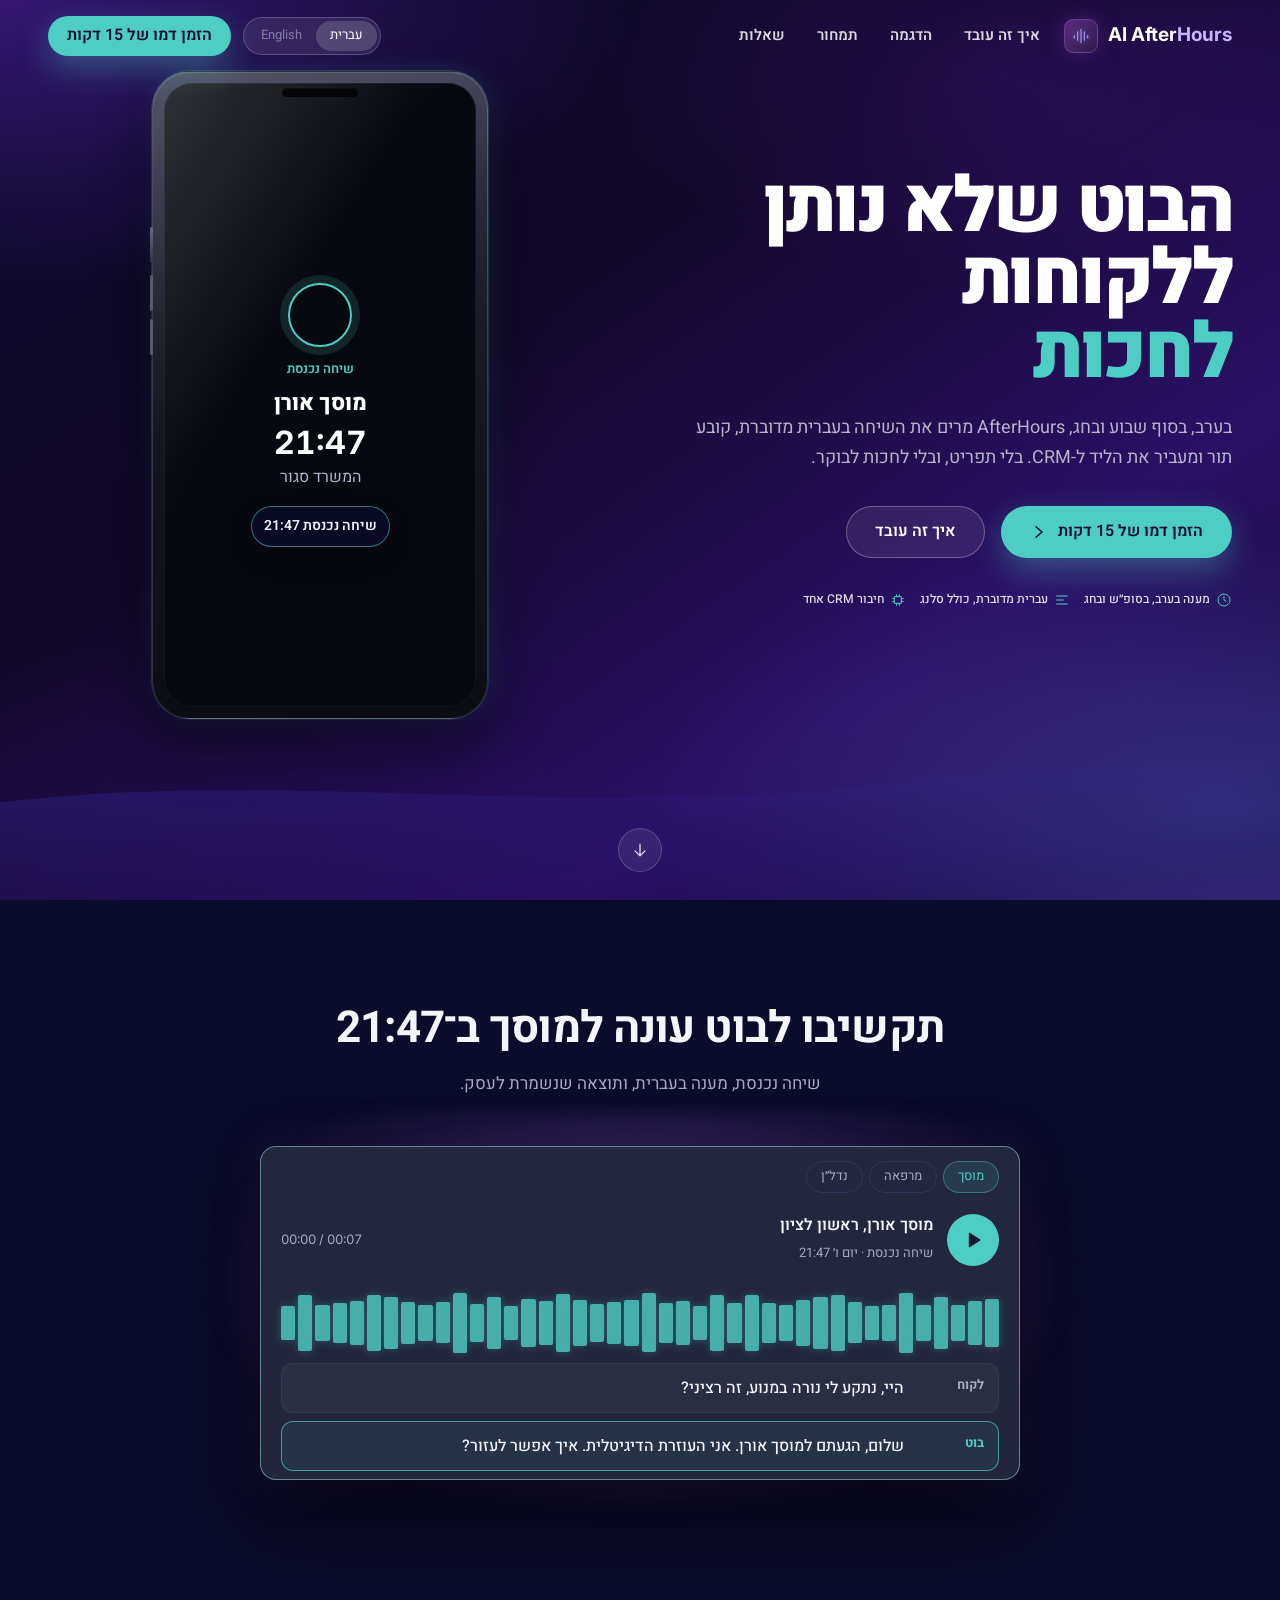
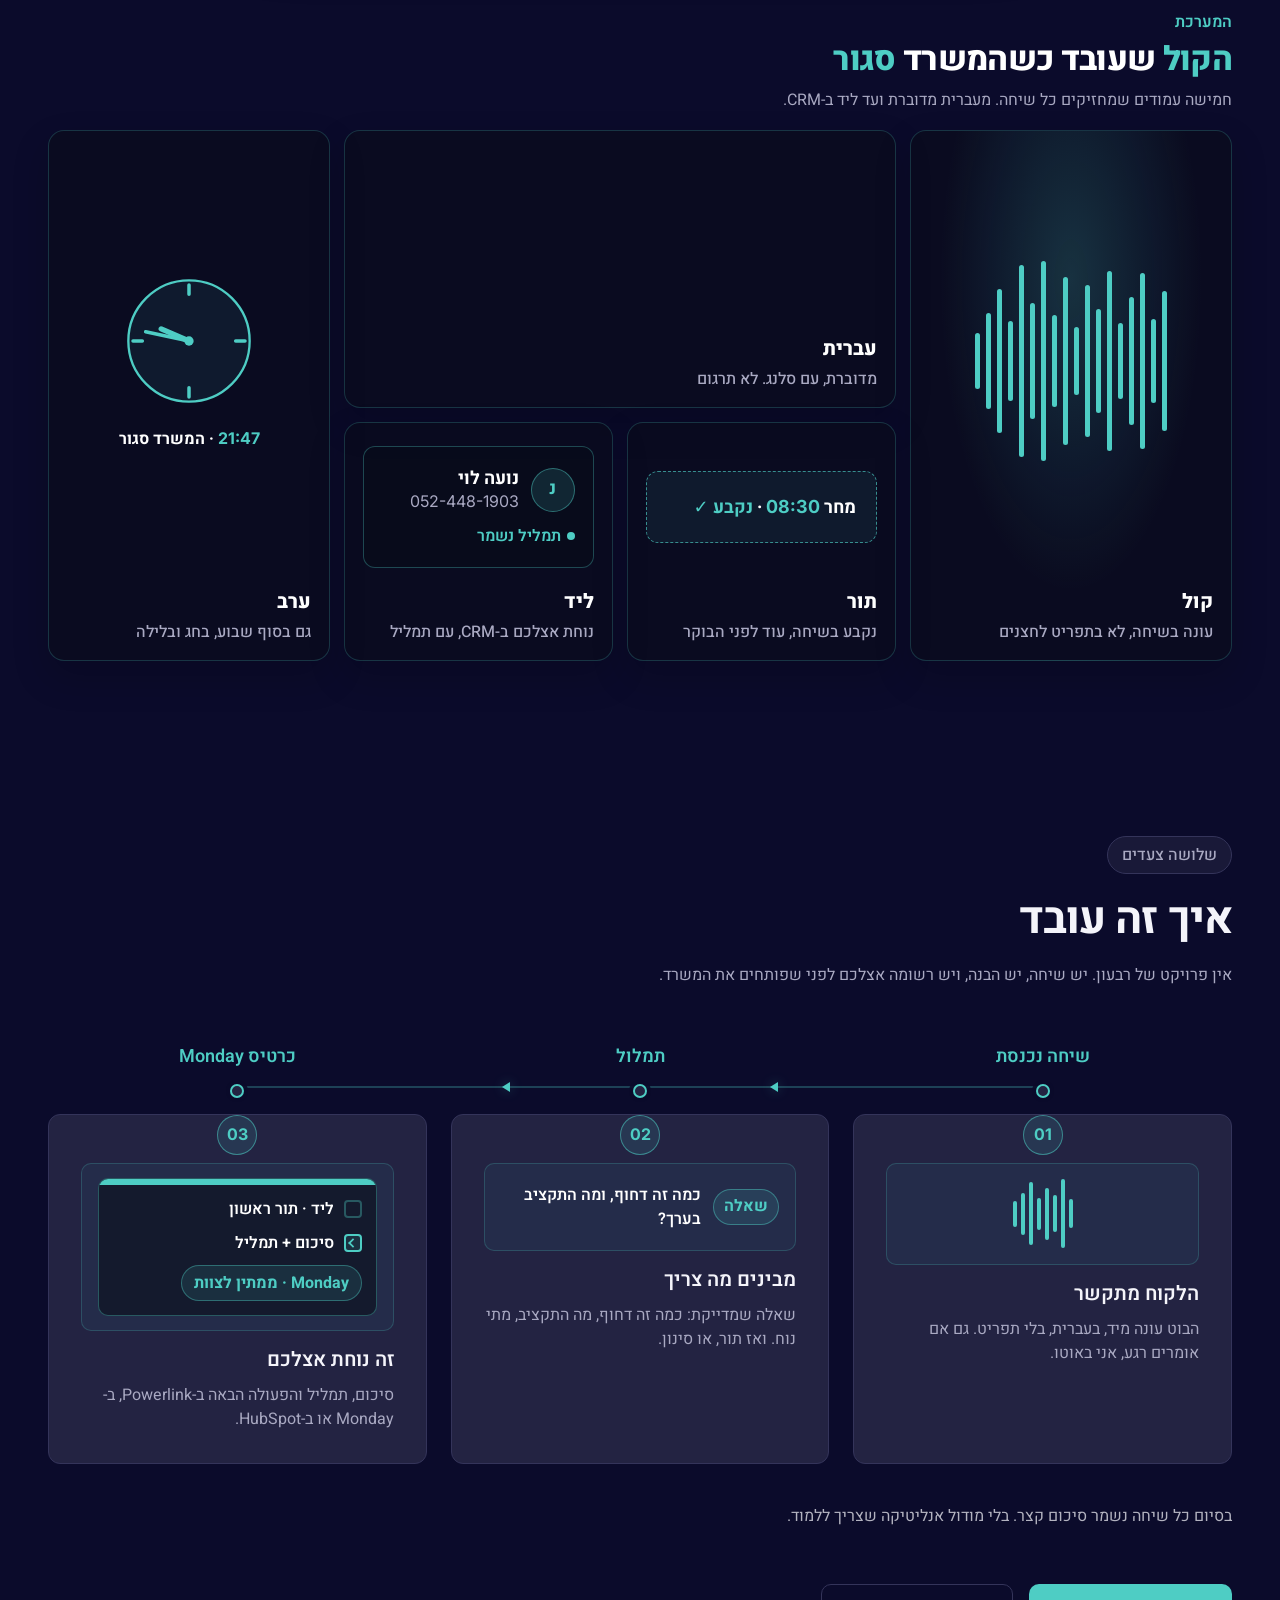
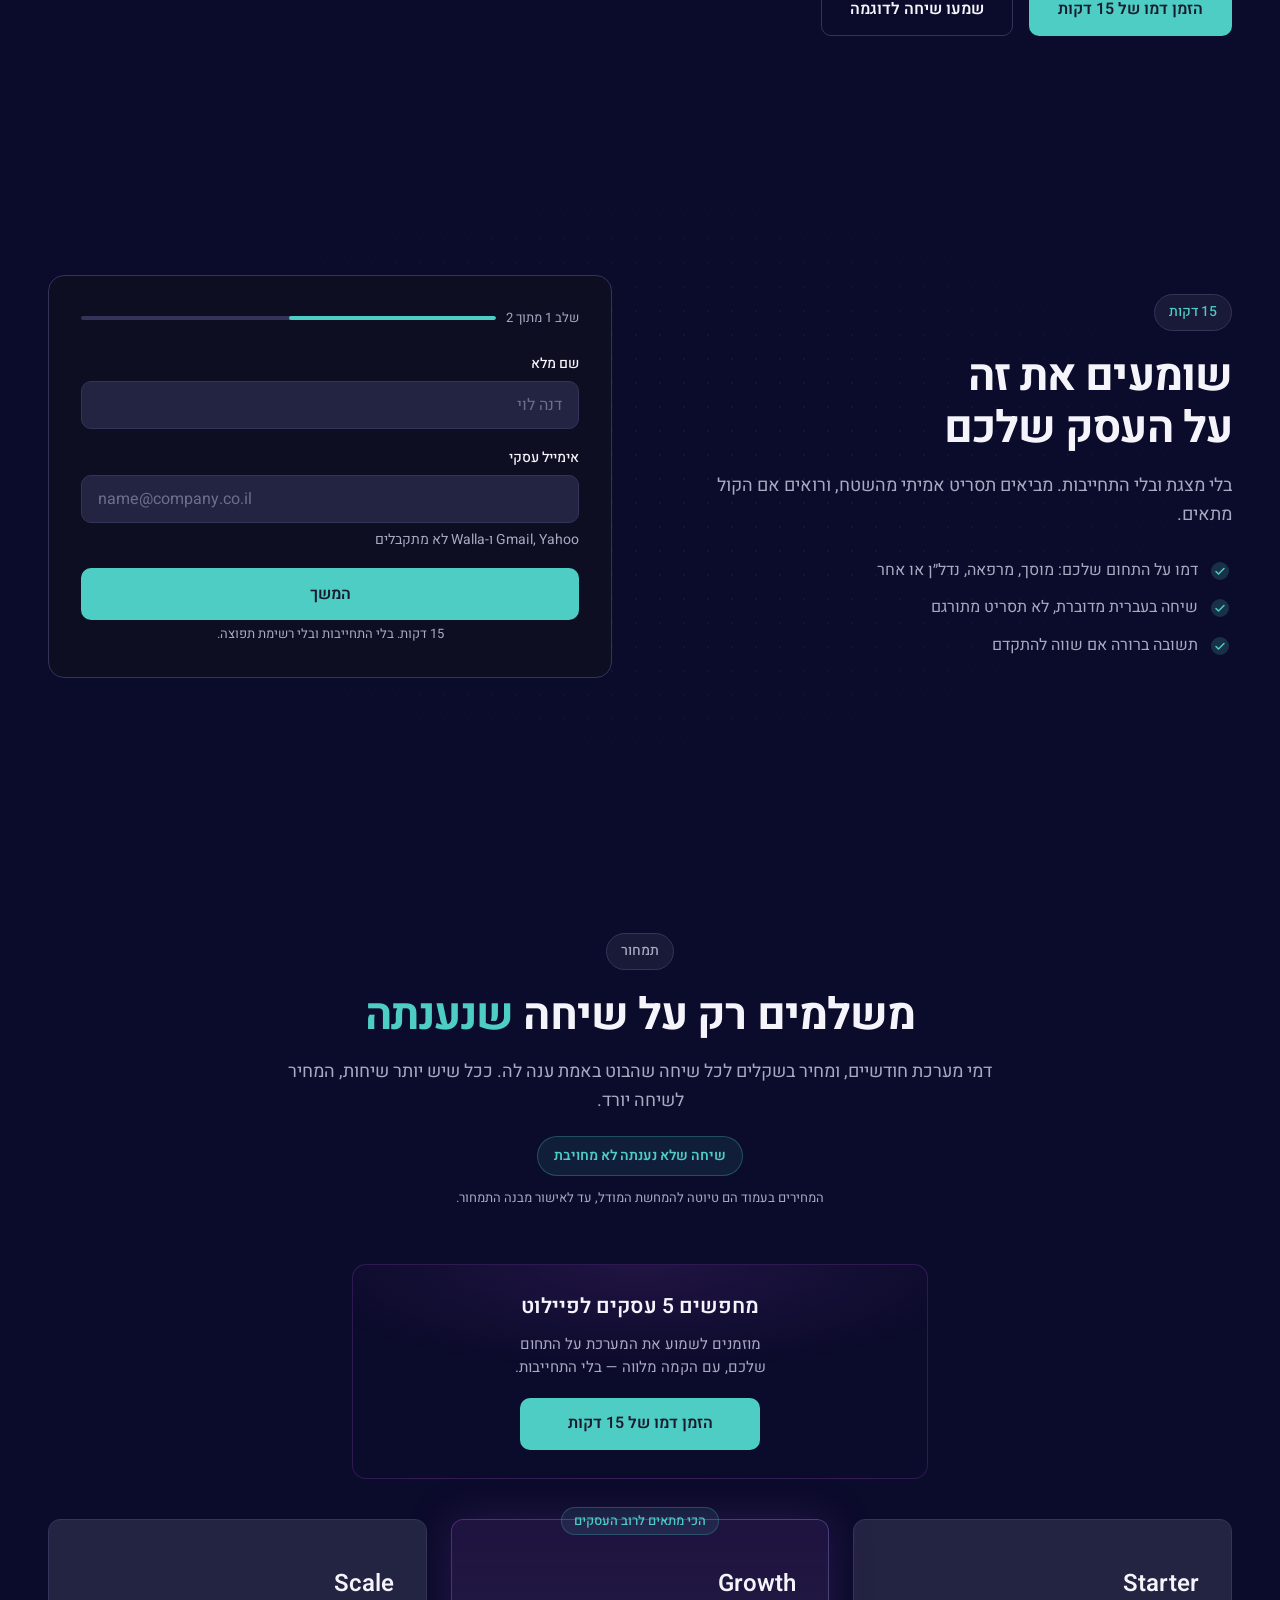
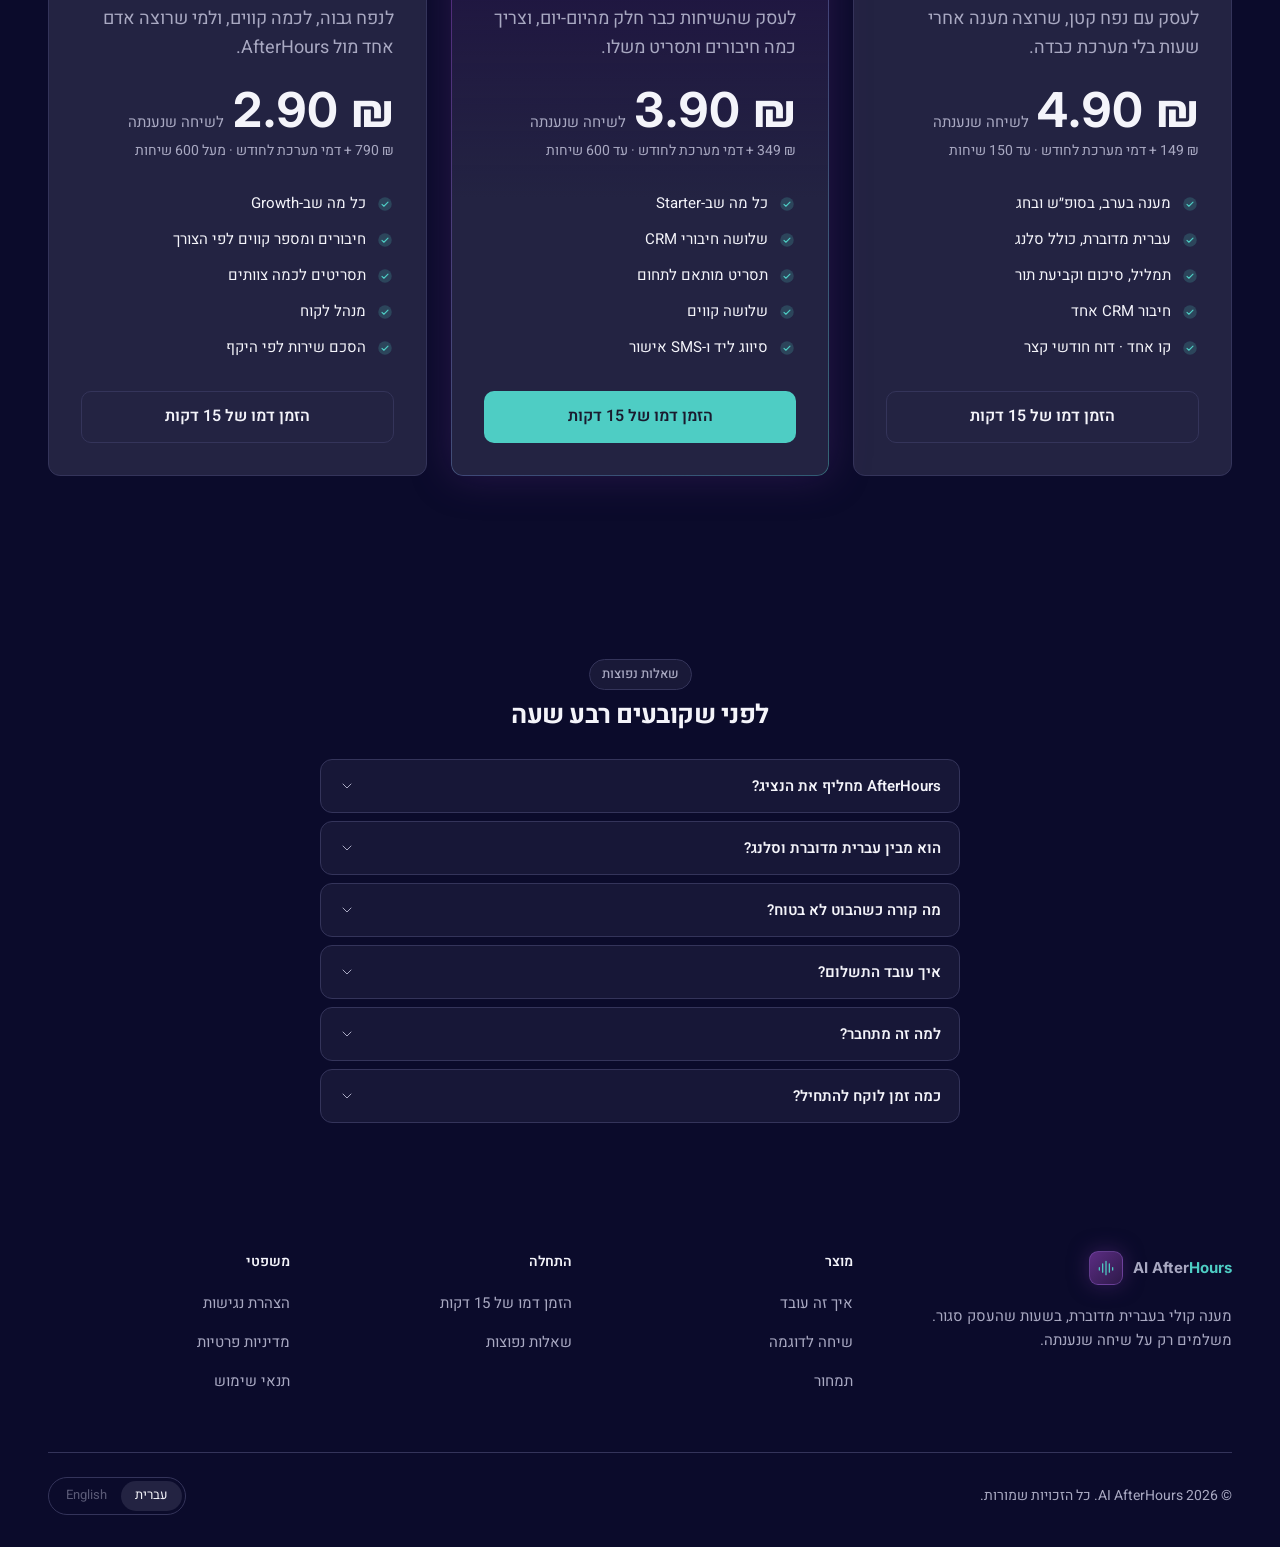
==== commit efef446d: "Polish marketing site UX for demo, pricing, and forms. Rebuild the live-call demo as a sequential tr" ====
--- a/index.html
+++ b/index.html
@@ -94,7 +94,13 @@
           <li><a href="#faq">שאלות</a></li>
         </ul>
       </nav>
-      <a class="btn btn-primary btn-sm nav-cta" href="#demo">הזמן דמו של 15 דקות</a>
+      <div class="nav-actions">
+        <div class="lang-switch" role="group" aria-label="בחירת שפה">
+          <button type="button" aria-pressed="true">עברית</button>
+          <button type="button" aria-pressed="false" disabled title="גרסת English בשלב 2">English</button>
+        </div>
+        <a class="btn btn-primary btn-sm nav-cta" href="#demo">הזמן דמו של 15 דקות</a>
+      </div>
       <button type="button" class="nav-toggle" aria-expanded="false" aria-controls="site-menu" aria-label="תפריט">
         <svg class="icon-open" viewBox="0 0 24 24" aria-hidden="true"><path d="M4 7h16M4 12h16M4 17h16" stroke="currentColor" stroke-width="1.5" stroke-linecap="round"/></svg>
         <svg class="icon-close" viewBox="0 0 24 24" aria-hidden="true"><path d="M6 6l12 12M18 6 6 18" stroke="currentColor" stroke-width="1.5" stroke-linecap="round"/></svg>
@@ -141,32 +147,46 @@
                 <a class="btn btn-secondary" href="#how">איך זה עובד</a>
               </div>
               <ul class="hero-trust" aria-label="יתרונות מרכזיים">
-                <li><svg viewBox="0 0 24 24" aria-hidden="true"><circle cx="12" cy="12" r="9" fill="none" stroke="currentColor" stroke-width="1.5"/><path d="M12 7v5l3 2" fill="none" stroke="currentColor" stroke-width="1.5" stroke-linecap="round"/></svg>מענה בערב, בסופ״ש ובחג</li>
-                <li><svg viewBox="0 0 24 24" aria-hidden="true"><path d="M4 6h16M4 12h10M4 18h16" fill="none" stroke="currentColor" stroke-width="1.5" stroke-linecap="round"/></svg>עברית מדוברת, כולל סלנג</li>
-                <li><svg viewBox="0 0 24 24" aria-hidden="true"><path d="M7 7h10v10H7zM10 4v3M14 4v3M10 17v3M14 17v3M4 10h3M4 14h3M17 10h3M17 14h3" fill="none" stroke="currentColor" stroke-width="1.5" stroke-linecap="round"/></svg>חיבור CRM אחד</li>
+                <li><svg viewBox="0 0 24 24" aria-hidden="true"><circle cx="12" cy="12" r="9" fill="none" stroke="currentColor" stroke-width="1.5"/><path d="M12 7v5l3 2" fill="none" stroke="currentColor" stroke-width="1.5" stroke-linecap="round"/></svg><span>מענה בערב, בסופ״ש ובחג</span></li>
+                <li><svg viewBox="0 0 24 24" aria-hidden="true"><path d="M4 6h16M4 12h10M4 18h16" fill="none" stroke="currentColor" stroke-width="1.5" stroke-linecap="round"/></svg><span>עברית מדוברת, כולל סלנג</span></li>
+                <li><svg viewBox="0 0 24 24" aria-hidden="true"><path d="M7 7h10v10H7zM10 4v3M14 4v3M10 17v3M14 17v3M4 10h3M4 14h3M17 10h3M17 14h3" fill="none" stroke="currentColor" stroke-width="1.5" stroke-linecap="round"/></svg><span>חיבור CRM אחד</span></li>
               </ul>
             </div>
           </div>
           <div class="hero-visual" aria-hidden="true">
-            <div class="hero-orb">
-              <div class="orb-shift orb-stars" style="--depth:0.5">
-                <i></i><i></i><i></i><i></i><i></i><i></i><i></i><i></i>
-                <i></i><i></i><i></i><i></i><i></i><i></i><i></i>
-              </div>
-              <div class="orb-shift orb-core" style="--depth:0.85">
-                <span class="orb-ring"></span>
-                <span class="orb-ring"></span>
-                <span class="orb-ring"></span>
-                <span class="orb-sphere"></span>
-              </div>
-              <div class="orb-shift orb-card orb-card-1" style="--depth:1.45">
-                <div class="orb-card-in"><span>תור נקבע ✓</span></div>
-              </div>
-              <div class="orb-shift orb-card orb-card-2" style="--depth:1.1">
-                <div class="orb-card-in"><span>ליד הועבר ל-Monday</span></div>
-              </div>
-              <div class="orb-shift orb-card orb-card-3" style="--depth:1.65">
-                <div class="orb-card-in"><span>שיחה נכנסת 21:47</span></div>
+            <div class="phone-scene">
+              <div class="phone">
+                <div class="phone-screen">
+                  <div class="phone-incoming">
+                    <p class="phone-kicker">שיחה נכנסת</p>
+                    <p class="phone-name">מוסך אורן</p>
+                    <p class="phone-time">21:47</p>
+                    <p class="phone-closed">המשרד סגור</p>
+                    <div class="orb-card orb-card-3">
+                      <div class="orb-card-in"><span>שיחה נכנסת 21:47</span></div>
+                    </div>
+                  </div>
+                  <div class="phone-live">
+                    <p class="phone-status"><i></i>הבוט עונה</p>
+                    <div class="phone-wave">
+                      <i style="--h:38%"></i><i style="--h:72%"></i><i style="--h:46%"></i><i style="--h:90%"></i><i style="--h:28%"></i><i style="--h:64%"></i><i style="--h:100%"></i><i style="--h:42%"></i><i style="--h:78%"></i><i style="--h:34%"></i><i style="--h:86%"></i><i style="--h:52%"></i><i style="--h:68%"></i><i style="--h:96%"></i><i style="--h:30%"></i><i style="--h:58%"></i><i style="--h:80%"></i><i style="--h:44%"></i><i style="--h:92%"></i><i style="--h:36%"></i><i style="--h:74%"></i><i style="--h:50%"></i><i style="--h:88%"></i><i style="--h:40%"></i><i style="--h:62%"></i><i style="--h:98%"></i><i style="--h:48%"></i><i style="--h:70%"></i>
+                    </div>
+                    <div class="phone-lines">
+                      <p class="phone-line"><span>בוט</span>ערב טוב, מוסך אורן. איך אפשר לעזור?</p>
+                      <p class="phone-line is-caller"><span>לקוח</span>נדלקה לי נורה במנוע, זה רציני?</p>
+                      <p class="phone-line"><span>בוט</span>יש מקום מחר ב-08:30, מתאים?</p>
+                      <p class="phone-line is-caller"><span>לקוח</span>יאללה, שמים על רוני.</p>
+                    </div>
+                  </div>
+                </div>
+              </div>
+              <div class="phone-chips">
+                <div class="orb-card orb-card-1">
+                  <div class="orb-card-in"><span>תור נקבע · מחר 08:30</span></div>
+                </div>
+                <div class="orb-card orb-card-2">
+                  <div class="orb-card-in"><span>ליד נשלח ל-Monday</span></div>
+                </div>
               </div>
             </div>
           </div>
@@ -184,15 +204,11 @@
     <section class="section demo-section" id="hero">
       <div class="container">
         <div class="section-head center">
-          <h2>שיחה לדוגמה</h2>
-          <p>לחצו Play כדי לשמוע איך הבוט עונה בעברית מדוברת</p>
+          <h2 id="demo-heading" aria-live="polite">תקשיבו לבוט עונה למוסך ב־<bdi dir="ltr">21:47</bdi></h2>
+          <p>שיחה נכנסת, מענה בעברית, ותוצאה שנשמרת לעסק.</p>
         </div>
         <div class="hero-demo">
-            <div class="player compact" data-player data-scenario="garage">
-              <div class="player-bar">
-                <div class="player-dots" aria-hidden="true"><i></i><i></i><i></i></div>
-                <div class="player-status"><span class="live-dot" aria-hidden="true"></span><span data-status>מוכן</span></div>
-              </div>
+            <div class="player" data-player data-scenario="garage">
               <div class="player-tabs" role="tablist" aria-label="תרחישי שיחה">
                 <button type="button" class="player-tab" role="tab" id="hero-tab-garage" data-key="garage" aria-selected="true" aria-controls="hero-transcript">מוסך</button>
                 <button type="button" class="player-tab" role="tab" id="hero-tab-clinic" data-key="clinic" aria-selected="false" aria-controls="hero-transcript">מרפאה</button>
@@ -206,80 +222,119 @@
                   <strong data-title>מוסך אורן, ראשון לציון</strong>
                   <span data-meta>שיחה נכנסת · יום ו׳ 21:47</span>
                 </div>
-                <span class="player-time">00:00</span>
+                <span class="player-time">00:00 / 00:00</span>
               </div>
               <div class="waveform" aria-hidden="true"></div>
-              <div class="transcript" id="hero-transcript" role="tabpanel" aria-labelledby="hero-tab-garage" aria-live="polite">
-                <p class="transcript-empty">לחצו Play כדי לשמוע איך הבוט עונה בעברית מדוברת</p>
-              </div>
-              <div class="player-foot">
-                <span>שיחת הדגמה כתובה · לא הקלטה של לקוח</span>
-                <div class="tags" data-tags><span class="tag">תור נקבע</span><span class="tag purple">סונכרן ל-Monday</span></div>
+              <div class="transcript" id="hero-transcript" role="tabpanel" aria-labelledby="hero-tab-garage"></div>
+              <div class="player-results" data-results hidden>
+                <p class="demo-result-main" data-result-title></p>
+                <p class="demo-result-sub" data-result-sub></p>
               </div>
             </div>
         </div>
       </div>
     </section>
 
-    <div class="pillars-scroll" data-pillars>
-      <section class="pillars" id="pillars" aria-label="חמישה עמודי תווך">
-        <div class="pillars-stage">
-          <div class="pillars-center" data-pillars-center>
-            <p class="pillars-kicker">המערכת</p>
-            <h2 class="pillars-title"><span class="pillars-grad">הקול</span> שעובד כשהמשרד <span class="pillars-grad">סגור</span></h2>
-            <p class="pillars-sub">חמישה עמודים שמחזיקים כל שיחה. מעברית מדוברת ועד ליד ב-CRM.</p>
-          </div>
-
-          <article class="pillar pillar-01" data-pillar>
-            <span class="pillar-num" aria-hidden="true">01</span>
-            <div class="pillar-label">
-              <span class="pillar-eye">עמוד תווך · 01</span>
-              <span class="pillar-word">קול</span>
-              <span class="pillar-note">עונה בשיחה, לא בתפריט לחצנים</span>
-            </div>
-          </article>
-          <article class="pillar pillar-02" data-pillar>
-            <span class="pillar-num" aria-hidden="true">02</span>
-            <div class="pillar-label">
-              <span class="pillar-eye">עמוד תווך · 02</span>
-              <span class="pillar-word">עברית</span>
-              <span class="pillar-note">מדוברת, עם סלנג. לא תרגום</span>
-            </div>
-          </article>
-          <article class="pillar pillar-03" data-pillar>
-            <span class="pillar-num" aria-hidden="true">03</span>
-            <div class="pillar-label">
-              <span class="pillar-eye">עמוד תווך · 03</span>
-              <span class="pillar-word">תור</span>
-              <span class="pillar-note">נקבע בשיחה, עוד לפני הבוקר</span>
-            </div>
-          </article>
-          <article class="pillar pillar-04" data-pillar>
-            <span class="pillar-num" aria-hidden="true">04</span>
-            <div class="pillar-label">
-              <span class="pillar-eye">עמוד תווך · 04</span>
-              <span class="pillar-word">ליד</span>
-              <span class="pillar-note">נוחת אצלכם ב-CRM, עם תמליל</span>
-            </div>
-          </article>
-          <article class="pillar pillar-05" data-pillar>
-            <span class="pillar-num" aria-hidden="true">05</span>
-            <div class="pillar-label">
-              <span class="pillar-eye">עמוד תווך · 05</span>
-              <span class="pillar-word">ערב</span>
-              <span class="pillar-note">גם בסוף שבוע, בחג ובלילה</span>
-            </div>
-          </article>
-
-          <div class="pillars-hint" data-pillars-hint>
-            <span>גללו כדי ללמוד עוד</span>
-            <span class="pillars-arrow" aria-hidden="true">
-              <svg viewBox="0 0 24 24" width="18" height="18"><path d="M12 5v14M6 13l6 6 6-6" fill="none" stroke="currentColor" stroke-width="1.5" stroke-linecap="round" stroke-linejoin="round"/></svg>
-            </span>
-          </div>
-        </div>
-      </section>
-    </div>
+    <section class="pillars" id="pillars" aria-label="חמישה עמודי תווך">
+      <header class="pillars-head">
+        <p class="pillars-kicker">המערכת</p>
+        <h2 class="pillars-title"><span class="pillars-grad">הקול</span> שעובד כשהמשרד <span class="pillars-grad">סגור</span></h2>
+        <p class="pillars-sub">חמישה עמודים שמחזיקים כל שיחה. מעברית מדוברת ועד ליד ב-<span class="ltr">CRM</span>.</p>
+      </header>
+
+      <div class="pillars-bento">
+        <article class="bento bento-voice">
+          <div class="bento-viz" aria-hidden="true">
+            <div class="wave">
+              <i style="--h:28%;--d:0s"></i>
+              <i style="--h:48%;--d:.08s"></i>
+              <i style="--h:72%;--d:.16s"></i>
+              <i style="--h:40%;--d:.24s"></i>
+              <i style="--h:96%;--d:.12s"></i>
+              <i style="--h:58%;--d:.32s"></i>
+              <i style="--h:100%;--d:.2s"></i>
+              <i style="--h:46%;--d:.4s"></i>
+              <i style="--h:84%;--d:.1s"></i>
+              <i style="--h:34%;--d:.28s"></i>
+              <i style="--h:76%;--d:.18s"></i>
+              <i style="--h:52%;--d:.36s"></i>
+              <i style="--h:90%;--d:.06s"></i>
+              <i style="--h:38%;--d:.22s"></i>
+              <i style="--h:64%;--d:.14s"></i>
+              <i style="--h:88%;--d:.3s"></i>
+              <i style="--h:42%;--d:.18s"></i>
+              <i style="--h:70%;--d:.04s"></i>
+            </div>
+          </div>
+          <div class="bento-copy">
+            <h3>קול</h3>
+            <p>עונה בשיחה, לא בתפריט לחצנים</p>
+          </div>
+        </article>
+
+        <article class="bento bento-he">
+          <div class="bento-viz" aria-hidden="true">
+            <div class="bento-chat">
+              <p class="bubble bubble-a">רגע, אני באוטו</p>
+              <p class="bubble bubble-b is-bot">כמה זה דחוף?</p>
+              <p class="bubble bubble-c">יאללה, בוא נקבע</p>
+            </div>
+          </div>
+          <div class="bento-copy">
+            <h3>עברית</h3>
+            <p>מדוברת, עם סלנג. לא תרגום</p>
+          </div>
+        </article>
+
+        <article class="bento bento-queue">
+          <div class="bento-viz" aria-hidden="true">
+            <div class="ticket">
+              <p>מחר <span class="ltr">08:30</span> · <span class="ticket-ok">נקבע ✓</span></p>
+            </div>
+          </div>
+          <div class="bento-copy">
+            <h3>תור</h3>
+            <p>נקבע בשיחה, עוד לפני הבוקר</p>
+          </div>
+        </article>
+
+        <article class="bento bento-lead">
+          <div class="bento-viz" aria-hidden="true">
+            <div class="crm">
+              <div class="crm-row">
+                <span class="crm-av">נ</span>
+                <span class="crm-id">
+                  <strong>נועה לוי</strong>
+                  <span class="ltr">052-448-1903</span>
+                </span>
+              </div>
+              <span class="crm-status"><i></i>תמליל נשמר</span>
+            </div>
+          </div>
+          <div class="bento-copy">
+            <h3>ליד</h3>
+            <p>נוחת אצלכם ב-<span class="ltr">CRM</span>, עם תמליל</p>
+          </div>
+        </article>
+
+        <article class="bento bento-evening">
+          <div class="bento-viz" aria-hidden="true">
+            <svg class="clock" viewBox="0 0 120 120" width="140" height="140">
+              <circle cx="60" cy="60" r="52" fill="rgba(78,205,196,0.08)" stroke="#4ECDC4" stroke-width="2"/>
+              <path d="M60 12v8M60 100v8M12 60h8M100 60h8" fill="none" stroke="#4ECDC4" stroke-width="3" stroke-linecap="round"/>
+              <line class="clock-hour" x1="60" y1="60" x2="60" y2="34" stroke="#4ECDC4" stroke-width="4.5" stroke-linecap="round" transform="rotate(293.5 60 60)"/>
+              <line class="clock-min" x1="60" y1="60" x2="60" y2="22" stroke="#4ECDC4" stroke-width="3" stroke-linecap="round" transform="rotate(282 60 60)"/>
+              <circle cx="60" cy="60" r="4" fill="#4ECDC4"/>
+            </svg>
+            <p class="clock-read"><span class="ltr">21:47</span> · המשרד סגור</p>
+          </div>
+          <div class="bento-copy">
+            <h3>ערב</h3>
+            <p>גם בסוף שבוע, בחג ובלילה</p>
+          </div>
+        </article>
+      </div>
+    </section>
 
     <section class="section reveal" id="how">
       <div class="container">
@@ -288,32 +343,88 @@
           <h2>איך זה עובד</h2>
           <p>אין פרויקט של רבעון. יש שיחה, יש הבנה, ויש רשומה אצלכם לפני שפותחים את המשרד.</p>
         </div>
-        <div class="cols-3 steps">
-          <article class="card step hoverable">
-            <div class="step-num">01</div>
-            <h3>הלקוח מתקשר</h3>
-            <p>הבוט עונה מיד, בעברית, בלי תפריט. גם אם אומרים רגע, אני באוטו.</p>
-          </article>
-          <article class="card step hoverable">
-            <div class="step-num">02</div>
-            <h3>מבינים מה צריך</h3>
-            <p>שאלה שמדייקת: כמה זה דחוף, מה התקציב, מתי נוח. ואז תור, או סינון.</p>
-          </article>
-          <article class="card step hoverable">
-            <div class="step-num">03</div>
-            <h3>זה נוחת אצלכם</h3>
-            <p>סיכום, תמליל והפעולה הבאה ב-Powerlink, ב-Monday או ב-HubSpot.</p>
-          </article>
-        </div>
-        <p class="caption center-note">בסיום כל שיחה נשמר סיכום קצר. בלי מודול אנליטיקה שצריך ללמוד.</p>
-        <div class="mid-cta">
+        <div class="how-journey">
+          <div class="how-timeline" aria-hidden="true">
+            <div class="how-timeline-rail">
+              <span class="how-timeline-track"></span>
+              <span class="how-timeline-fill"></span>
+              <span class="how-timeline-arrow how-timeline-arrow--a"></span>
+              <span class="how-timeline-arrow how-timeline-arrow--b"></span>
+            </div>
+            <div class="how-timeline-step">
+              <p class="how-timeline-label">שיחה נכנסת</p>
+              <span class="how-timeline-dot"></span>
+            </div>
+            <div class="how-timeline-step">
+              <p class="how-timeline-label">תמלול</p>
+              <span class="how-timeline-dot"></span>
+            </div>
+            <div class="how-timeline-step">
+              <p class="how-timeline-label">כרטיס Monday</p>
+              <span class="how-timeline-dot"></span>
+            </div>
+          </div>
+          <div class="how-steps steps">
+            <article class="card step how-cube hoverable">
+              <div class="step-num" aria-hidden="true">01</div>
+              <div class="how-viz how-viz-wave" aria-hidden="true">
+                <div class="how-wave">
+                  <i style="--h:36%;--d:0s"></i>
+                  <i style="--h:58%;--d:.1s"></i>
+                  <i style="--h:88%;--d:.18s"></i>
+                  <i style="--h:44%;--d:.26s"></i>
+                  <i style="--h:72%;--d:.14s"></i>
+                  <i style="--h:52%;--d:.22s"></i>
+                  <i style="--h:96%;--d:.08s"></i>
+                  <i style="--h:40%;--d:.3s"></i>
+                </div>
+              </div>
+              <h3>הלקוח מתקשר</h3>
+              <p>הבוט עונה מיד, בעברית, בלי תפריט. גם אם אומרים רגע, אני באוטו.</p>
+            </article>
+            <article class="card step how-cube hoverable">
+              <div class="step-num" aria-hidden="true">02</div>
+              <div class="how-viz" aria-hidden="true">
+                <div class="how-transcript">
+                  <span class="how-transcript-tag">שאלה</span>
+                  <p class="how-transcript-line">כמה זה דחוף, ומה התקציב בערך?</p>
+                </div>
+              </div>
+              <h3>מבינים מה צריך</h3>
+              <p>שאלה שמדייקת: כמה זה דחוף, מה התקציב, מתי נוח. ואז תור, או סינון.</p>
+            </article>
+            <article class="card step how-cube hoverable">
+              <div class="step-num" aria-hidden="true">03</div>
+              <div class="how-viz" aria-hidden="true">
+                <div class="how-monday">
+                  <div class="how-monday-bar"></div>
+                  <div class="how-monday-body">
+                    <div class="how-monday-row">
+                      <span class="how-monday-check" aria-hidden="true"></span>
+                      <span class="how-monday-label">ליד · תור ראשון</span>
+                    </div>
+                    <div class="how-monday-row">
+                      <span class="how-monday-check is-on" aria-hidden="true"></span>
+                      <span class="how-monday-label">סיכום + תמליל</span>
+                    </div>
+                    <span class="how-monday-pill">Monday · ממתין לצוות</span>
+                  </div>
+                </div>
+              </div>
+              <h3>זה נוחת אצלכם</h3>
+              <p>סיכום, תמליל והפעולה הבאה ב-Powerlink, ב-Monday או ב-HubSpot.</p>
+            </article>
+          </div>
+        </div>
+        <p class="caption how-note">בסיום כל שיחה נשמר סיכום קצר. בלי מודול אנליטיקה שצריך ללמוד.</p>
+        <div class="mid-cta how-cta">
           <a class="btn btn-primary" href="#demo">הזמן דמו של 15 דקות</a>
           <a class="btn btn-secondary" href="#hero">שמעו שיחה לדוגמה</a>
         </div>
       </div>
     </section>
 
-    <section class="section closing reveal" id="demo">
+    <section class="section closing demo-form-section reveal" id="demo">
       <div class="dot-grid" aria-hidden="true"></div>
       <div class="container">
         <div class="closing-box">
@@ -397,17 +508,24 @@
       <div class="container">
         <div class="section-head center">
           <p class="eyebrow">תמחור</p>
-          <h2>משלמים רק על שיחה <span class="text-grad">שנענתה</span></h2>
+          <h2>משלמים רק על שיחה <span class="text-accent">שנענתה</span></h2>
           <p class="lead">דמי מערכת חודשיים, ומחיר בשקלים לכל שיחה שהבוט באמת ענה לה. ככל שיש יותר שיחות, המחיר לשיחה יורד.</p>
           <p class="highlight-pill">שיחה שלא נענתה לא מחויבת</p>
           <p class="caption pricing-note">המחירים בעמוד הם טיוטה להמחשת המודל, עד לאישור מבנה התמחור.</p>
         </div>
+
+        <aside class="pricing-pilot" aria-labelledby="pricing-pilot-heading">
+          <h3 class="pricing-pilot-title" id="pricing-pilot-heading">מחפשים 5 עסקים לפיילוט</h3>
+          <p class="pricing-pilot-lead">מוזמנים לשמוע את המערכת על התחום שלכם, עם הקמה מלווה — בלי התחייבות.</p>
+          <a class="btn btn-primary" href="#demo">הזמן דמו של 15 דקות</a>
+        </aside>
+
         <div class="cols-3 plans">
           <article class="card plan hoverable">
             <h3>Starter</h3>
             <p>לעסק עם נפח קטן, שרוצה מענה אחרי שעות בלי מערכת כבדה.</p>
-            <div class="price"><span class="big-num">₪4.90</span><span class="per">לשיחה שנענתה</span></div>
-            <p class="base"><span class="ltr">+ ₪149</span> דמי מערכת לחודש · עד 150 שיחות</p>
+            <div class="price"><span class="big-num ltr">4.90 ₪</span><span class="per">לשיחה שנענתה</span></div>
+            <p class="base"><span class="ltr">+ 149 ₪</span> דמי מערכת לחודש · עד 150 שיחות</p>
             <ul>
               <li><svg class="icon" viewBox="0 0 24 24" aria-hidden="true"><circle class="fill" cx="12" cy="12" r="9"/><path d="M8 12.5 10.5 15 16 9.5" fill="none" stroke="currentColor" stroke-width="1.5" stroke-linecap="round" stroke-linejoin="round"/></svg><span>מענה בערב, בסופ״ש ובחג</span></li>
               <li><svg class="icon" viewBox="0 0 24 24" aria-hidden="true"><circle class="fill" cx="12" cy="12" r="9"/><path d="M8 12.5 10.5 15 16 9.5" fill="none" stroke="currentColor" stroke-width="1.5" stroke-linecap="round" stroke-linejoin="round"/></svg><span>עברית מדוברת, כולל סלנג</span></li>
@@ -421,8 +539,8 @@
             <span class="tag badge-top">הכי מתאים לרוב העסקים</span>
             <h3>Growth</h3>
             <p>לעסק שהשיחות כבר חלק מהיום-יום, וצריך כמה חיבורים ותסריט משלו.</p>
-            <div class="price"><span class="big-num">₪3.90</span><span class="per">לשיחה שנענתה</span></div>
-            <p class="base"><span class="ltr">+ ₪349</span> דמי מערכת לחודש · עד 600 שיחות</p>
+            <div class="price"><span class="big-num ltr">3.90 ₪</span><span class="per">לשיחה שנענתה</span></div>
+            <p class="base"><span class="ltr">+ 349 ₪</span> דמי מערכת לחודש · עד 600 שיחות</p>
             <ul>
               <li><svg class="icon" viewBox="0 0 24 24" aria-hidden="true"><circle class="fill" cx="12" cy="12" r="9"/><path d="M8 12.5 10.5 15 16 9.5" fill="none" stroke="currentColor" stroke-width="1.5" stroke-linecap="round" stroke-linejoin="round"/></svg><span>כל מה שב-Starter</span></li>
               <li><svg class="icon" viewBox="0 0 24 24" aria-hidden="true"><circle class="fill" cx="12" cy="12" r="9"/><path d="M8 12.5 10.5 15 16 9.5" fill="none" stroke="currentColor" stroke-width="1.5" stroke-linecap="round" stroke-linejoin="round"/></svg><span>שלושה חיבורי CRM</span></li>
@@ -435,8 +553,8 @@
           <article class="card plan hoverable">
             <h3>Scale</h3>
             <p>לנפח גבוה, לכמה קווים, ולמי שרוצה אדם אחד מול AfterHours.</p>
-            <div class="price"><span class="big-num">₪2.90</span><span class="per">לשיחה שנענתה</span></div>
-            <p class="base"><span class="ltr">+ ₪790</span> דמי מערכת לחודש · מעל 600 שיחות</p>
+            <div class="price"><span class="big-num ltr">2.90 ₪</span><span class="per">לשיחה שנענתה</span></div>
+            <p class="base"><span class="ltr">+ 790 ₪</span> דמי מערכת לחודש · מעל 600 שיחות</p>
             <ul>
               <li><svg class="icon" viewBox="0 0 24 24" aria-hidden="true"><circle class="fill" cx="12" cy="12" r="9"/><path d="M8 12.5 10.5 15 16 9.5" fill="none" stroke="currentColor" stroke-width="1.5" stroke-linecap="round" stroke-linejoin="round"/></svg><span>כל מה שב-Growth</span></li>
               <li><svg class="icon" viewBox="0 0 24 24" aria-hidden="true"><circle class="fill" cx="12" cy="12" r="9"/><path d="M8 12.5 10.5 15 16 9.5" fill="none" stroke="currentColor" stroke-width="1.5" stroke-linecap="round" stroke-linejoin="round"/></svg><span>חיבורים ומספר קווים לפי הצורך</span></li>
--- a/styles.css
+++ b/styles.css
@@ -151,6 +151,345 @@
   margin-block-start: -1px;
   padding-block-start: clamp(96px, 10vw, 120px);
   background: transparent;
+  --how-teal: #4ECDC4;
+  --how-teal-soft: rgba(78, 205, 196, 0.12);
+  --how-teal-line: rgba(78, 205, 196, 0.28);
+  view-timeline-name: --how-scroll;
+  view-timeline-axis: block;
+}
+#how .section-head p,
+#how .how-cube p,
+#how .how-note,
+#how .how-transcript-line,
+#how .how-monday-label,
+#how .how-monday-pill,
+#how .how-flow-tag {
+  font-size: 16px;
+  line-height: 1.5;
+}
+#how .how-cube h3 { font-size: 1.25rem; margin-block: 16px 10px; }
+#how .card::before {
+  background: linear-gradient(135deg, rgba(78, 205, 196, 0.55), rgba(78, 205, 196, 0.12));
+}
+#how .mid-cta.how-cta {
+  justify-content: flex-start;
+  width: 100%;
+}
+#how .how-note {
+  text-align: start;
+  max-width: 720px;
+  margin-inline: 0;
+  margin-block-start: 40px;
+  color: rgba(244, 244, 250, 0.72);
+}
+
+#how .how-journey {
+  --how-step-gap: 24px;
+  display: flex;
+  flex-direction: column;
+  gap: 0;
+}
+
+/* Timeline — RTL: שיחה נכנסת (01) → תמלול (02) → Monday (03) */
+#how .how-timeline {
+  position: relative;
+  display: grid;
+  grid-template-columns: repeat(3, 1fr);
+  gap: var(--how-step-gap);
+  margin-block-end: 14px;
+  padding-block-end: 2px;
+}
+#how .how-timeline-step {
+  position: relative;
+  z-index: 1;
+  display: flex;
+  flex-direction: column;
+  align-items: center;
+  gap: 12px;
+  text-align: center;
+}
+#how .how-timeline-label,
+#how .how-flow-tag {
+  margin: 0;
+  font-weight: 600;
+  color: var(--how-teal);
+  white-space: nowrap;
+}
+#how .how-timeline-dot {
+  width: 14px;
+  height: 14px;
+  border-radius: 50%;
+  background: var(--surface);
+  border: 2px solid var(--how-teal);
+  box-shadow: 0 0 0 4px rgba(11, 11, 43, 0.92);
+}
+#how .how-timeline-rail {
+  position: absolute;
+  z-index: 0;
+  inset-inline: calc((100% - 2 * var(--how-step-gap)) / 6);
+  bottom: 6px;
+  height: 14px;
+  pointer-events: none;
+}
+#how .how-timeline-track,
+#how .how-timeline-fill {
+  position: absolute;
+  top: 50%;
+  inset-inline: 0;
+  height: 2px;
+  margin-top: -1px;
+  border-radius: 99px;
+}
+#how .how-timeline-track {
+  background: var(--how-teal-line);
+}
+#how .how-timeline-fill {
+  background: var(--how-teal);
+  box-shadow: 0 0 12px rgba(78, 205, 196, 0.35);
+  transform: scaleX(0);
+  transform-origin: 100% 50%;
+  animation: how-timeline-fill linear both;
+  animation-timeline: --how-scroll;
+  animation-range: entry 8% cover 52%;
+}
+@keyframes how-timeline-fill {
+  to { transform: scaleX(1); }
+}
+#how .how-timeline-arrow {
+  position: absolute;
+  top: 50%;
+  width: 0;
+  height: 0;
+  border-top: 5px solid transparent;
+  border-bottom: 5px solid transparent;
+  border-right: 8px solid var(--how-teal);
+  transform: translate(-50%, -50%);
+  filter: drop-shadow(0 0 6px rgba(78, 205, 196, 0.35));
+}
+#how .how-timeline-arrow--a { left: 33.333%; }
+#how .how-timeline-arrow--b { left: 66.666%; }
+
+#how .how-steps {
+  display: grid;
+  grid-template-columns: repeat(3, 1fr);
+  gap: var(--how-step-gap);
+  align-items: stretch;
+}
+#how .how-flow-join-v {
+  display: none;
+}
+#how .how-cube {
+  position: relative;
+  padding-block-start: 48px;
+}
+#how .how-cube .step-num {
+  position: absolute;
+  top: 0;
+  left: 50%;
+  right: auto;
+  inset-inline-start: auto;
+  margin: 0;
+  z-index: 2;
+  font-size: 16px;
+  width: 40px;
+  height: 40px;
+  border-color: rgba(78, 205, 196, 0.55);
+  background: var(--how-teal-soft);
+  color: var(--how-teal);
+  transform: translateX(-50%);
+}
+
+#how .how-viz {
+  margin-block-end: 4px;
+  min-height: 88px;
+  display: flex;
+  align-items: center;
+  padding: 14px 16px;
+  border-radius: var(--radius-ctrl);
+  background: rgba(78, 205, 196, 0.06);
+  border: 1px solid rgba(78, 205, 196, 0.22);
+}
+#how .how-viz-wave { min-height: 100px; }
+#how .how-wave {
+  display: flex;
+  align-items: center;
+  gap: 4px;
+  height: 72px;
+  width: 100%;
+  justify-content: center;
+  direction: ltr;
+}
+#how .how-wave i {
+  display: block;
+  width: 4px;
+  flex: 0 0 4px;
+  height: var(--h, 50%);
+  border-radius: 99px;
+  background: var(--how-teal);
+  transform-origin: center;
+  animation: bento-wave 1.15s ease-in-out infinite;
+  animation-delay: var(--d, 0s);
+}
+#how .how-transcript {
+  display: flex;
+  align-items: center;
+  gap: 12px;
+  width: 100%;
+  min-width: 0;
+}
+#how .how-transcript-tag {
+  flex-shrink: 0;
+  font-size: 16px;
+  font-weight: 700;
+  color: var(--how-teal);
+  padding: 4px 10px;
+  border-radius: var(--radius-pill);
+  border: 1px solid rgba(78, 205, 196, 0.45);
+  background: var(--how-teal-soft);
+}
+#how .how-transcript-line {
+  margin: 0;
+  font-weight: 600;
+  color: #fff;
+  min-width: 0;
+}
+#how .how-monday {
+  width: 100%;
+  border-radius: 10px;
+  overflow: hidden;
+  border: 1px solid rgba(78, 205, 196, 0.35);
+  background: rgba(8, 14, 22, 0.55);
+}
+#how .how-monday-bar { height: 6px; background: var(--how-teal); }
+#how .how-monday-body {
+  padding: 12px 14px 14px;
+  display: flex;
+  flex-direction: column;
+  gap: 10px;
+}
+#how .how-monday-row { display: flex; align-items: center; gap: 10px; }
+#how .how-monday-check {
+  flex-shrink: 0;
+  width: 18px;
+  height: 18px;
+  border-radius: 4px;
+  border: 2px solid rgba(78, 205, 196, 0.35);
+}
+#how .how-monday-check.is-on {
+  border-color: var(--how-teal);
+  background: var(--how-teal-soft);
+  position: relative;
+}
+#how .how-monday-check.is-on::after {
+  content: "";
+  position: absolute;
+  inset: 3px;
+  border-inline-end: 2px solid var(--how-teal);
+  border-block-end: 2px solid var(--how-teal);
+  transform: rotate(45deg) scale(0.85);
+}
+#how .how-monday-label { font-weight: 600; color: #fff; }
+#how .how-monday-pill {
+  align-self: flex-start;
+  padding: 5px 12px;
+  border-radius: var(--radius-pill);
+  font-weight: 700;
+  color: var(--how-teal);
+  background: var(--how-teal-soft);
+  border: 1px solid rgba(78, 205, 196, 0.4);
+}
+
+@media (max-width: 1023px) {
+  #how .how-timeline {
+    grid-template-columns: 1fr;
+    gap: 0;
+    margin-block-end: 20px;
+    padding-block: 0;
+    padding-inline: 0;
+    width: min(280px, 100%);
+    margin-inline: auto;
+  }
+  #how .how-timeline-rail {
+    inset-inline: auto;
+    left: 50%;
+    top: 12px;
+    bottom: 12px;
+    width: 14px;
+    height: auto;
+    transform: translateX(-50%);
+  }
+  #how .how-timeline-track,
+  #how .how-timeline-fill {
+    inset-inline: auto;
+    left: 50%;
+    top: 0;
+    bottom: 0;
+    width: 2px;
+    height: auto;
+    margin: 0;
+    margin-left: -1px;
+    transform-origin: 50% 0%;
+  }
+  #how .how-timeline-fill {
+    transform: scaleY(0);
+    animation-name: how-timeline-fill-v;
+    animation-range: entry 8% cover 58%;
+  }
+  @keyframes how-timeline-fill-v {
+    to { transform: scaleY(1); }
+  }
+  #how .how-timeline-arrow {
+    left: 50%;
+    border-right: none;
+    border-left: none;
+    border-inline: 6px solid transparent;
+    border-block-start: 8px solid var(--how-teal);
+    transform: translate(-50%, -50%);
+  }
+  #how .how-timeline-arrow--a { top: 33.333%; }
+  #how .how-timeline-arrow--b { top: 66.666%; }
+  #how .how-timeline-step {
+    flex-direction: row;
+    align-items: center;
+    justify-content: flex-end;
+    gap: 16px;
+    padding-block: 14px;
+    padding-inline-end: calc(50% + 22px);
+    text-align: end;
+  }
+  #how .how-timeline-dot {
+    position: absolute;
+    left: 50%;
+    transform: translateX(-50%);
+  }
+  #how .how-steps {
+    grid-template-columns: 1fr;
+    gap: 0;
+  }
+  #how .how-flow-join-v { display: none; }
+  #how .how-cube .step-num {
+    left: 50%;
+    inset-inline-start: auto;
+    transform: translateX(-50%);
+  }
+  #how .how-cube { padding-block-start: 40px; }
+}
+
+@supports not (animation-timeline: view()) {
+  #how .how-timeline-fill { transform: scaleX(1); }
+}
+@media (max-width: 1023px) {
+  @supports not (animation-timeline: view()) {
+    #how .how-timeline-fill { transform: scaleY(1); }
+  }
+}
+
+@media (prefers-reduced-motion: reduce) {
+  #how .how-timeline-fill { animation: none; transform: scaleX(1); }
+  #how .how-wave i { animation: none; transform: scaleY(0.55); }
+}
+@media (max-width: 1023px) and (prefers-reduced-motion: reduce) {
+  #how .how-timeline-fill { transform: scaleY(1); }
 }
 .section-head { max-width: 720px; margin-block-end: 56px; }
 .section-head.center { margin-inline: auto; text-align: center; }
@@ -267,6 +606,13 @@
 .nav-links { display: flex; gap: 32px; list-style: none; margin: 0; padding: 0; }
 .nav-links a { font-size: 15px; color: var(--text-muted); transition: color .2s; }
 .nav-links a:hover, .nav-links a[aria-current="page"] { color: var(--text); }
+.nav-actions {
+  display: flex;
+  align-items: center;
+  gap: 12px;
+  margin-inline-start: auto;
+  flex-shrink: 0;
+}
 .nav-toggle { display: none; background: none; border: 1px solid var(--border); border-radius: var(--radius-ctrl); width: 44px; height: 44px; place-items: center; }
 .nav-toggle svg { width: 22px; height: 22px; }
 .nav-toggle .icon-close { display: none; }
@@ -290,6 +636,7 @@
 
 @media (max-width: 1023px) {
   .nav-links, .nav .nav-cta { display: none; }
+  .nav-actions { gap: 8px; }
   .nav-toggle { display: grid; }
   .mobile-cta { display: block; }
   body { padding-bottom: 76px; }
@@ -340,21 +687,36 @@
   backdrop-filter: blur(14px);
   -webkit-backdrop-filter: blur(14px);
 }
+.home-frame .nav .lang-switch {
+  border: 1px solid var(--mhero-glass-border);
+  background: var(--mhero-glass);
+  backdrop-filter: blur(14px);
+  -webkit-backdrop-filter: blur(14px);
+}
+.home-frame .nav .lang-switch button { color: rgba(255, 255, 255, 0.78); }
+.home-frame .nav .lang-switch button[aria-pressed="true"] {
+  background: rgba(255, 255, 255, 0.16);
+  color: #fff;
+}
+.home-frame .nav-cta { font-size: 16px; }
 .home-frame .nav-cta,
-.home-frame .hero .btn-primary {
-  background: var(--mhero-grad-btn);
-  color: #fff;
+.home-frame .hero .btn-primary,
+body:has(.home-frame) .mobile-cta .btn-primary {
+  background: #4ECDC4;
+  color: #0B0B2B;
   border-radius: 999px;
-  box-shadow: 0 12px 32px rgba(109, 40, 217, 0.38);
+  box-shadow: 0 12px 32px rgba(78, 205, 196, 0.35);
 }
 .home-frame .nav-cta:hover,
-.home-frame .hero .btn-primary:hover {
+.home-frame .hero .btn-primary:hover,
+body:has(.home-frame) .mobile-cta .btn-primary:hover {
   filter: brightness(1.06);
-  box-shadow: 0 14px 36px rgba(109, 40, 217, 0.48);
+  box-shadow: 0 14px 36px rgba(78, 205, 196, 0.48);
 }
 .home-frame .nav-cta:focus-visible,
-.home-frame .hero .btn-primary:focus-visible {
-  outline: 3px solid rgba(167, 139, 250, 0.85);
+.home-frame .hero .btn-primary:focus-visible,
+body:has(.home-frame) .mobile-cta .btn-primary:focus-visible {
+  outline: 3px solid #4ECDC4;
   outline-offset: 3px;
 }
 .home-frame .hero .btn-arrow {
@@ -373,7 +735,7 @@
 
 /* ---------- Hero ---------- */
 .hero {
-  --hero-field-w: 45%;
+  --hero-field-w: 50%;
   position: relative;
   flex: 1 1 auto;
   display: flex;
@@ -381,7 +743,7 @@
   justify-content: center;
   min-height: 100svh;
   margin-block-start: calc(var(--nav-h) * -1);
-  padding-block: var(--nav-h) 88px;
+  padding-block: var(--nav-h) 120px;
   overflow: hidden;
   background: transparent;
   color: var(--mhero-text);
@@ -437,7 +799,7 @@
 .hero-scroll {
   position: absolute;
   left: 50%;
-  bottom: calc(var(--hero-wave-h) + 24px);
+  bottom: 28px;
   z-index: 4;
   transform: translateX(-50%);
   width: 44px;
@@ -458,7 +820,7 @@
   display: grid;
   grid-template-columns: minmax(0, 1fr);
   align-items: center;
-  min-height: calc(100svh - var(--nav-h) - 88px);
+  min-height: calc(100svh - var(--nav-h) - 120px);
 }
 .hero-text {
   position: relative;
@@ -467,7 +829,7 @@
   width: min(580px, calc(100% - var(--hero-field-w) - 48px));
   justify-self: start;
   margin-inline-end: 48px;
-  padding-block-start: 32px;
+  padding-block: 32px 56px;
 }
 .hero-demo { width: 100%; max-width: 760px; margin-inline: auto; }
 .hero-fade {
@@ -487,14 +849,12 @@
 .hero h1 .text-grad {
   display: block;
   margin-block-start: 0.02em;
-  background: var(--mhero-grad-title);
-  -webkit-background-clip: text;
-  background-clip: text;
-  color: transparent;
-  -webkit-text-fill-color: transparent;
+  background: none;
+  color: #4ECDC4;
+  -webkit-text-fill-color: #4ECDC4;
 }
 .hero-sub {
-  font-size: 1.08rem;
+  font-size: 18px;
   font-weight: 400;
   line-height: 1.7;
   color: var(--mhero-muted);
@@ -504,25 +864,39 @@
 .hero-ctas { display: flex; gap: 8px 16px; flex-wrap: wrap; justify-content: flex-start; align-items: center; }
 .hero-trust {
   list-style: none;
-  margin: 0;
+  margin: 0 0 48px;
   padding: 0;
   display: flex;
-  flex-wrap: wrap;
-  gap: 8px 24px;
-  font-size: 15px;
+  flex-wrap: nowrap;
+  align-items: center;
+  gap: 6px 12px;
+  font-size: 14px;
   font-weight: 500;
   color: rgba(255, 255, 255, 0.88);
 }
 .hero-trust li {
   display: inline-flex;
   align-items: center;
-  gap: 8px;
-}
+  gap: 6px;
+  flex: 0 0 auto;
+  white-space: nowrap;
+}
+.hero-trust li span { white-space: nowrap; }
 .hero-trust svg {
-  width: 18px;
-  height: 18px;
+  width: 16px;
+  height: 16px;
   flex-shrink: 0;
-  color: var(--mhero-cyan);
+  color: #4ECDC4;
+}
+@media (min-width: 769px) {
+  .hero-trust {
+    flex-wrap: nowrap;
+    gap: 6px 14px;
+    font-size: clamp(12px, 0.95vw, 14px);
+  }
+}
+.hero-trust svg * {
+  stroke: currentColor;
 }
 .hero .btn-secondary {
   color: #fff;
@@ -544,153 +918,300 @@
   position: absolute;
   left: 0;
   top: 0;
-  width: var(--hero-field-w, 45%);
+  width: var(--hero-field-w, 50%);
   height: 100%;
   z-index: 1;
+  display: flex;
+  align-items: center;
+  justify-content: center;
+  overflow: visible;
+  pointer-events: none;
+  padding-block: 24px 80px;
+}
+.phone-scene {
+  display: flex;
+  flex-direction: column;
+  align-items: center;
+  gap: 14px;
+  width: min(336px, 92%);
+}
+.phone {
+  position: relative;
+  width: 100%;
+  height: min(648px, 72vh);
+  padding: 11px;
+  border-radius: 38px;
+  background:
+    linear-gradient(145deg, rgba(255, 255, 255, 0.14) 0%, transparent 42%),
+    linear-gradient(180deg, #3a3a52 0%, #1a1a28 38%, #0c0c14 100%);
+  border: 1px solid rgba(255, 255, 255, 0.14);
+  box-shadow:
+    0 28px 56px rgba(0, 0, 0, 0.48),
+    0 0 0 1px rgba(78, 205, 196, 0.22),
+    inset 0 1px 0 rgba(255, 255, 255, 0.12),
+    4px 0 28px rgba(78, 205, 196, 0.14);
+  animation: phone-float 7s ease-in-out infinite;
+}
+.phone::before {
+  content: "";
+  position: absolute;
+  z-index: 3;
+  top: 16px;
+  left: 50%;
+  width: 76px;
+  height: 9px;
+  border-radius: 99px;
+  background: #050508;
+  box-shadow: inset 0 1px 2px rgba(255, 255, 255, 0.06);
+  transform: translateX(-50%);
+}
+.phone::after {
+  content: "";
+  position: absolute;
+  z-index: 2;
+  top: 24%;
+  left: -3px;
+  width: 3px;
+  height: 36px;
+  border-radius: 2px;
+  background: linear-gradient(180deg, #6a6a7c, #323240);
+  box-shadow: 0 48px 0 0 #5a5a6c, 0 92px 0 0 #5a5a6c;
+}
+.phone-screen {
+  position: relative;
+  height: 100%;
+  border-radius: 28px;
   overflow: hidden;
-}
-.hero-orb { position: absolute; inset: 0; }
-.orb-shift {
-  transform: translate3d(calc(var(--mx) * var(--depth) * 28px), calc(var(--my) * var(--depth) * 18px), 0);
-}
-.orb-core {
-  position: absolute;
-  left: 50%;
-  top: 50%;
-  width: min(34vw, 58vh);
-  height: min(34vw, 58vh);
-  margin-left: calc(min(34vw, 58vh) / -2);
-  margin-top: calc(min(34vw, 58vh) / -2);
-}
-.orb-sphere {
+  background:
+    linear-gradient(125deg, rgba(255, 255, 255, 0.1) 0%, transparent 38%),
+    #070910;
+  box-shadow: inset 0 0 0 1px rgba(255, 255, 255, 0.06);
+}
+.phone-screen::after {
+  content: "";
   position: absolute;
   inset: 0;
+  pointer-events: none;
+  background: linear-gradient(118deg, rgba(255, 255, 255, 0.07) 0%, transparent 42%);
+  z-index: 2;
+}
+@keyframes phone-float {
+  0%, 100% { transform: translateY(0); }
+  50% { transform: translateY(-10px); }
+}
+.phone-incoming,
+.phone-live {
+  position: absolute;
+  inset: 22px 0 0;
+  display: flex;
+  flex-direction: column;
+  z-index: 1;
+}
+.phone-incoming {
+  align-items: center;
+  justify-content: center;
+  gap: 6px;
+  padding: 36px 16px 18px;
+  text-align: center;
+  opacity: 0;
+  visibility: hidden;
+  animation: phone-incoming 12s infinite both;
+}
+.phone-incoming::before {
+  content: "";
+  width: 64px;
+  height: 64px;
+  margin-bottom: 6px;
   border-radius: 50%;
-  background:
-    radial-gradient(circle at 32% 28%, rgba(255, 255, 255, 0.88), rgba(255, 255, 255, 0) 26%),
-    radial-gradient(circle at 68% 22%, color-mix(in srgb, var(--accent-cyan) 70%, white), transparent 28%),
-    radial-gradient(circle at 50% 46%, var(--accent-cyan) 0%, var(--brand-bright) 32%, var(--brand-mid) 62%, var(--brand-deep) 100%);
-  box-shadow:
-    inset 0 -22px 36px rgba(18, 18, 31, 0.4),
-    inset 0 10px 18px rgba(255, 255, 255, 0.35),
-    0 18px 50px color-mix(in srgb, var(--brand-mid) 46%, transparent);
-  animation: orb-breathe 5s ease-in-out infinite;
-}
-.orb-ring {
-  position: absolute;
-  inset: 0;
-  border-radius: 50%;
-  border: 1.5px solid color-mix(in srgb, var(--accent-cyan) 55%, white);
-  animation: orb-ring 3s ease-out infinite;
-}
-.orb-ring:nth-child(2) { animation-delay: 1s; }
-.orb-ring:nth-child(3) { animation-delay: 2s; }
-.orb-stars { position: absolute; inset: 6% 4%; }
-.orb-stars i {
-  position: absolute;
+  border: 2px solid #4ECDC4;
+  box-shadow: 0 0 0 8px rgba(78, 205, 196, 0.14);
+}
+.phone-kicker,
+.phone-closed,
+.phone-name,
+.phone-time,
+.phone-status { margin: 0; }
+.phone-kicker,
+.phone-status {
+  font-size: 13px;
+  font-weight: 600;
+  color: #4ECDC4;
+}
+.phone-name {
+  font-size: 22px;
+  font-weight: 800;
+  color: #fff;
+}
+.phone-time {
+  font-family: var(--font-num);
+  font-size: 32px;
+  font-weight: 700;
+  line-height: 1;
+  color: #fff;
+  font-variant-numeric: tabular-nums;
+}
+.phone-closed { font-size: 16px; color: var(--mhero-muted); }
+.phone-live {
+  gap: 12px;
+  padding: 36px 16px 18px;
+  height: calc(100% - 22px);
+  opacity: 1;
+  animation: phone-live 12s infinite both;
+}
+.phone-status { display: flex; align-items: center; gap: 6px; }
+.phone-status i {
   width: 8px;
   height: 8px;
   border-radius: 50%;
-  background: #fff;
-  box-shadow: 0 0 10px color-mix(in srgb, var(--accent-cyan) 70%, white);
-  animation: orb-twinkle 4.2s ease-in-out infinite;
-}
-.orb-stars i:nth-child(1) { left: 18%; top: 16%; }
-.orb-stars i:nth-child(2) { left: 72%; top: 12%; width: 6px; height: 6px; animation-delay: .4s; }
-.orb-stars i:nth-child(3) { left: 84%; top: 38%; animation-delay: .9s; }
-.orb-stars i:nth-child(4) { left: 8%; top: 46%; width: 6px; height: 6px; animation-delay: 1.3s; }
-.orb-stars i:nth-child(5) { left: 64%; top: 72%; animation-delay: .2s; }
-.orb-stars i:nth-child(6) { left: 28%; top: 78%; width: 7px; height: 7px; animation-delay: 1.6s; }
-.orb-stars i:nth-child(7) { left: 48%; top: 8%; width: 6px; height: 6px; animation-delay: .7s; }
-.orb-stars i:nth-child(8) { left: 90%; top: 64%; animation-delay: 1.1s; }
-.orb-stars i:nth-child(9) { left: 12%; top: 24%; width: 6px; height: 6px; animation-delay: 2s; }
-.orb-stars i:nth-child(10) { left: 38%; top: 58%; width: 7px; height: 7px; animation-delay: 2.4s; }
-.orb-stars i:nth-child(11) { left: 56%; top: 28%; animation-delay: 1.8s; }
-.orb-stars i:nth-child(12) { left: 22%; top: 62%; width: 6px; height: 6px; animation-delay: 2.8s; }
-.orb-stars i:nth-child(13) { left: 78%; top: 52%; width: 7px; height: 7px; animation-delay: 3.1s; }
-.orb-stars i:nth-child(14) { left: 6%; top: 68%; animation-delay: 2.2s; }
-.orb-stars i:nth-child(15) { left: 92%; top: 22%; width: 6px; height: 6px; animation-delay: 3.4s; }
-.orb-card {
-  position: absolute;
-  z-index: 2;
-}
-.orb-card-in {
-  padding: 12px 16px;
-  border-radius: 16px;
-  background: rgba(255, 255, 255, 0.9);
-  border: 1px solid rgba(255, 255, 255, 0.95);
-  backdrop-filter: blur(14px);
-  -webkit-backdrop-filter: blur(14px);
-  box-shadow: 0 16px 36px rgba(18, 18, 31, 0.28);
-  color: var(--brand-deep);
+  background: #4ECDC4;
+  box-shadow: 0 0 0 4px rgba(78, 205, 196, 0.18);
+}
+.phone-wave {
+  display: flex;
+  align-items: center;
+  justify-content: space-between;
+  gap: 2px;
+  height: 44px;
+  flex: 0 0 auto;
+  opacity: 1;
+  animation: phone-wave-in 12s infinite both;
+}
+.phone-wave i {
+  flex: 0 0 3px;
+  width: 3px;
+  height: var(--h, 50%);
+  border-radius: 99px;
+  background: #4ECDC4;
+  transform: scaleY(0.18);
+  transform-origin: center;
+  animation: phone-bar-speak 12s ease-in-out infinite both;
+}
+.phone-wave i:nth-child(2n) { animation-delay: 0.08s; }
+.phone-wave i:nth-child(3n) { animation-delay: 0.16s; }
+.phone-wave i:nth-child(4n) { animation-delay: 0.24s; }
+.phone-wave i:nth-child(5n) { animation-delay: 0.32s; }
+.phone-wave i:nth-child(7n) { animation-delay: 0.4s; }
+.phone-lines {
+  display: flex;
+  flex-direction: column;
+  gap: 12px;
+  flex: 1 1 auto;
+  min-height: 0;
+  justify-content: space-between;
+  padding-block: 4px 10px;
+}
+.phone-line {
+  margin: 0;
+  font-size: 16px;
+  line-height: 1.35;
+  color: #F4F4FA;
+  opacity: 1;
+}
+.phone-line span {
+  display: block;
+  margin-bottom: 2px;
+  font-size: 13px;
+  font-weight: 600;
+  color: #4ECDC4;
+}
+.phone-line.is-caller { text-align: end; }
+.phone-line.is-caller span { color: #F4F4FA; }
+.phone-line:nth-child(1) { animation: phone-line-1 12s infinite both; }
+.phone-line:nth-child(2) { animation: phone-line-2 12s infinite both; }
+.phone-line:nth-child(3) { animation: phone-line-3 12s infinite both; }
+.phone-line:nth-child(4) { animation: phone-line-4 12s infinite both; }
+.phone-chips {
+  display: flex;
+  flex-wrap: wrap;
+  justify-content: center;
+  gap: 8px;
+  min-height: 34px;
+}
+.hero .orb-card { position: static; z-index: 2; }
+.hero .orb-card-in {
+  padding: 8px 12px;
+  border-radius: 999px;
+  background: rgba(11, 11, 43, 0.78);
+  border: 1px solid rgba(78, 205, 196, 0.55);
+  color: #F4F4FA;
   font-size: 14px;
   font-weight: 600;
   white-space: nowrap;
-}
-.orb-card-in span { display: block; animation: orb-float 4.8s ease-in-out infinite; }
-.orb-card-1 { top: 14%; left: 52%; right: auto; }
-.orb-card-1 .orb-card-in { animation-delay: 1.45s; }
-.orb-card-1 .orb-card-in span { animation-duration: 4.6s; }
-.orb-card-2 { top: 48%; left: max(32px, 16%); right: auto; }
-.orb-card-2 .orb-card-in { animation-delay: 1.65s; }
-.orb-card-2 .orb-card-in span { animation-duration: 5.3s; animation-delay: .4s; }
-.orb-card-3 { bottom: 16%; left: 46%; right: auto; }
-.orb-card-3 .orb-card-in { animation-delay: 1.85s; }
-.orb-card-3 .orb-card-in span { animation-duration: 4.2s; animation-delay: .8s; }
-
-.js .hero-orb .orb-sphere {
-  animation: orb-ignite 1.15s var(--ease) forwards, orb-breathe 5s 1.15s ease-in-out infinite;
-}
-.js .hero-orb .orb-ring {
-  opacity: 0;
-  animation: orb-ring 3s ease-out infinite;
-}
-.js .hero-orb .orb-ring:nth-child(1) { animation-delay: 0.85s; }
-.js .hero-orb .orb-ring:nth-child(2) { animation-delay: 1.85s; }
-.js .hero-orb .orb-ring:nth-child(3) { animation-delay: 2.85s; }
-.js .hero-orb .orb-card-in {
-  opacity: 0;
-  animation: orb-in 0.65s var(--ease) forwards, orb-float 4.8s ease-in-out infinite;
-}
-html:not(.js) .orb-card-in { animation: orb-float 4.8s ease-in-out infinite; }
-
+  box-shadow: 0 10px 24px rgba(0, 0, 0, 0.28);
+}
+.hero .orb-card-in span { display: block; }
+.phone-incoming .orb-card { margin-top: 10px; }
+.phone-chips .orb-card-1 { opacity: 1; animation: phone-chip-1 12s infinite both; }
+.phone-chips .orb-card-2 { opacity: 1; animation: phone-chip-2 12s infinite both; }
+@keyframes phone-incoming {
+  0%, 8% { opacity: 1; visibility: visible; }
+  12%, 92% { opacity: 0; visibility: hidden; }
+  100% { opacity: 1; visibility: visible; }
+}
+@keyframes phone-live {
+  0%, 8% { opacity: 0; visibility: hidden; }
+  12%, 92% { opacity: 1; visibility: visible; }
+  100% { opacity: 0; visibility: hidden; }
+}
+@keyframes phone-wave-in {
+  0%, 12% { opacity: 0; }
+  17%, 92% { opacity: 1; }
+  100% { opacity: 0; }
+}
+@keyframes phone-bar-speak {
+  0%, 16% { transform: scaleY(0.18); }
+  18% { transform: scaleY(0.92); }
+  20% { transform: scaleY(0.34); }
+  22% { transform: scaleY(1); }
+  24% { transform: scaleY(0.42); }
+  26% { transform: scaleY(0.88); }
+  29% { transform: scaleY(0.22); }
+  30%, 41% { transform: scaleY(0.18); }
+  43% { transform: scaleY(1); }
+  45% { transform: scaleY(0.3); }
+  47% { transform: scaleY(0.86); }
+  49% { transform: scaleY(0.4); }
+  51% { transform: scaleY(0.96); }
+  54% { transform: scaleY(0.2); }
+  55%, 100% { transform: scaleY(0.18); }
+}
+@keyframes phone-line-1 {
+  0%, 18% { opacity: 0; transform: translateY(8px); }
+  24%, 92% { opacity: 1; transform: none; }
+  100% { opacity: 0; transform: translateY(8px); }
+}
+@keyframes phone-line-2 {
+  0%, 30% { opacity: 0; transform: translateY(8px); }
+  36%, 92% { opacity: 1; transform: none; }
+  100% { opacity: 0; transform: translateY(8px); }
+}
+@keyframes phone-line-3 {
+  0%, 42% { opacity: 0; transform: translateY(8px); }
+  48%, 92% { opacity: 1; transform: none; }
+  100% { opacity: 0; transform: translateY(8px); }
+}
+@keyframes phone-line-4 {
+  0%, 54% { opacity: 0; transform: translateY(8px); }
+  60%, 92% { opacity: 1; transform: none; }
+  100% { opacity: 0; transform: translateY(8px); }
+}
+@keyframes phone-chip-1 {
+  0%, 62% { opacity: 0; transform: translateY(-22px); }
+  70%, 92% { opacity: 1; transform: none; }
+  100% { opacity: 0; transform: translateY(-22px); }
+}
+@keyframes phone-chip-2 {
+  0%, 70% { opacity: 0; transform: translateY(-22px); }
+  78%, 92% { opacity: 1; transform: none; }
+  100% { opacity: 0; transform: translateY(-22px); }
+}
 @keyframes hero-scroll-bob {
   0%, 100% { transform: translateX(-50%) translateY(0); }
   50% { transform: translateX(-50%) translateY(6px); }
 }
-@keyframes orb-ignite {
-  from { opacity: 0; transform: scale(0.82); }
-  to { opacity: 1; transform: scale(1); }
-}
-@keyframes orb-breathe {
-  0%, 100% { transform: scale(1); }
-  50% { transform: scale(1.04); }
-}
-@keyframes orb-ring {
-  0% { transform: scale(1); opacity: 0.65; }
-  100% { transform: scale(1.85); opacity: 0; }
-}
-@keyframes orb-twinkle {
-  0%, 100% { opacity: 0.25; transform: scale(0.8); }
-  50% { opacity: 1; transform: scale(1); }
-}
-@keyframes orb-in {
-  from { opacity: 0; transform: translateY(14px); }
-  to { opacity: 1; transform: none; }
-}
-@keyframes orb-float {
-  0%, 100% { transform: translateY(0); }
-  50% { transform: translateY(-10px); }
-}
 
 @media (max-width: 1366px) {
   .hero h1 { font-size: clamp(2.85rem, 6vw, 6.25rem); }
-  .orb-core {
-    width: min(32vw, 52vh);
-    height: min(32vw, 52vh);
-    margin-left: calc(min(32vw, 52vh) / -2);
-    margin-top: calc(min(32vw, 52vh) / -2);
-  }
 }
 
 @media (max-width: 1023px) {
@@ -714,230 +1235,375 @@
     left: auto;
     width: 100%;
     height: auto;
-    min-height: 42vh;
+    min-height: 0;
     order: -1;
     overflow: visible;
   }
+  .phone { height: min(45svh, 540px); }
+  .phone-scene { width: min(336px, 92%); }
   .hero-text { width: 100%; padding-inline: 0; margin-inline-end: 0; padding-block-start: 24px; }
   .hero-trust { gap: 8px 14px; }
 }
 @media (max-width: 767px) {
-  .hero-sub { font-size: 1rem; }
+  .hero-sub { font-size: 18px; }
   .hero-ctas .btn-primary { flex: 1 1 100%; }
   .hero h1 { font-size: 2.65rem; line-height: 1.02; }
-  .hero-visual { min-height: 34vh; }
+  .hero-visual { min-height: 0; }
   .hero-field { height: 40%; }
-  .hero-trust { flex-direction: column; align-items: flex-start; gap: 8px; }
-  .orb-core {
-    width: min(52vw, 230px);
-    height: min(52vw, 230px);
-    margin-left: calc(min(52vw, 230px) / -2);
-    margin-top: calc(min(52vw, 230px) / -2);
-  }
-  .orb-card-2, .orb-card-3 { display: none; }
-  .orb-card-1 { top: 8%; right: 6%; }
-}
-
-/* ---------- Pillars (pinned scroll) ---------- */
-.pillars-scroll {
-  height: 400vh;
+  .hero-trust { flex-direction: column; align-items: flex-start; gap: 8px; font-size: 16px; }
+}
+
+/* ---------- Pillars (bento, one screen) ---------- */
+.pillars {
   position: relative;
-  margin-block: 0;
-  background: transparent;
-}
-.pillars {
-  position: sticky;
-  top: 0;
-  height: 100vh;
-  height: 100dvh;
+  height: auto;
+  min-height: 0;
+  display: flex;
+  flex-direction: column;
+  gap: 18px;
+  padding: 36px var(--gutter-x) 40px;
   color: var(--text);
-  overflow: hidden;
+  overflow: visible;
   background: transparent;
   border: 0;
   box-shadow: none;
-  outline: none;
-}
-.pillars-stage {
-  position: relative;
-  height: 100%;
+  direction: rtl;
+}
+.pillars-head {
+  flex: 0 0 auto;
+  text-align: start;
+  max-width: 46rem;
+}
+.pillars-kicker {
+  margin: 0 0 8px;
+  color: var(--accent);
+  font-size: 16px;
+  font-weight: 600;
+  line-height: 1.4;
+}
+.pillars-title {
+  margin: 0;
+  font-size: clamp(28px, 2.6vw, 40px);
+  font-weight: 800;
+  line-height: 1.15;
+  color: #fff;
+}
+.pillars-grad { color: var(--accent); }
+.pillars-sub {
+  margin: 8px 0 0;
+  max-width: 46rem;
+  font-size: 16px;
+  line-height: 1.5;
+  color: var(--text-muted);
+}
+.pillars-bento {
+  flex: 0 0 auto;
+  min-height: 0;
+  display: grid;
+  grid-template-columns: 1.2fr 1fr 1fr 1.05fr;
+  grid-template-rows: auto auto;
+  align-items: stretch;
+  gap: 14px;
+  direction: rtl;
+}
+.bento {
+  --bento-gap: 16px;
+  min-width: 0;
+  min-height: 0;
+  display: flex;
+  flex-direction: column;
+  align-items: stretch;
+  justify-content: flex-start;
+  gap: var(--bento-gap);
+  padding: 18px 18px 16px;
+  border-radius: 16px;
+  background: rgba(10, 12, 28, 0.72);
+  border: 1px solid rgba(78, 205, 196, 0.22);
+  box-shadow: 0 16px 36px rgba(0, 0, 0, 0.18);
+  overflow: hidden;
+  transition: border-color .3s var(--ease), box-shadow .3s var(--ease);
+}
+.bento:hover {
+  border-color: rgba(78, 205, 196, 0.9);
+  box-shadow:
+    0 0 0 1px rgba(78, 205, 196, 0.55),
+    0 0 18px rgba(78, 205, 196, 0.22),
+    0 16px 36px rgba(0, 0, 0, 0.18);
+}
+.bento-voice {
+  grid-column: 1;
+  grid-row: 1 / span 2;
+  background:
+    radial-gradient(ellipse at 50% 28%, rgba(78, 205, 196, 0.2), transparent 58%),
+    rgba(10, 12, 28, 0.72);
+}
+.bento-he { grid-column: 2 / span 2; grid-row: 1; }
+.bento-queue { grid-column: 2; grid-row: 2; }
+.bento-lead { grid-column: 3; grid-row: 2; }
+.bento-evening { grid-column: 4; grid-row: 1 / span 2; }
+.bento-viz {
+  flex: 1 1 auto;
+  display: flex;
+  align-items: center;
+  justify-content: center;
+  min-width: 0;
+  min-height: 132px;
   width: 100%;
 }
-.pillar {
-  position: absolute;
-  display: grid;
-  place-items: center;
-  width: 34%;
-  pointer-events: none;
-  --show: 0;
-  --ox: 0px;
-  --oy: 0px;
-  --drift-x: 0px;
-  --drift-y: 0px;
-}
-.pillar .pillar-num,
-.pillar .pillar-label {
-  opacity: var(--show);
-  transform: translate3d(var(--ox), var(--oy), 0);
-  will-change: transform, opacity;
-}
-.pillar .pillar-num {
-  transform: translate3d(calc(var(--ox) + var(--drift-x)), calc(var(--oy) + var(--drift-y)), 0);
-}
-.pillar-01 { top: 4%; left: 50%; width: 42%; transform: translateX(-50%); }
-.pillar-02 { top: 38%; left: 0; }
-.pillar-03 { top: 38%; right: 0; left: auto; }
-.pillar-04 { bottom: 8%; top: auto; left: 2%; }
-.pillar-05 { bottom: 8%; top: auto; right: 2%; left: auto; }
-.pillar-num {
-  position: absolute;
-  font-family: var(--font-num);
+.bento-copy {
+  flex: 0 0 auto;
+  min-width: 0;
+  width: 100%;
+  text-align: start;
+}
+.bento-copy h3 {
+  margin: 0;
+  font-size: 20px;
   font-weight: 800;
-  font-size: clamp(160px, 18vw, 300px);
-  line-height: 0.78;
-  letter-spacing: -0.05em;
-  color: rgba(255, 255, 255, 0.06);
-  user-select: none;
-  pointer-events: none;
-}
-.pillar-03 .pillar-num,
-.pillar-05 .pillar-num { font-style: italic; }
-.pillar-label {
-  position: relative;
-  z-index: 1;
-  direction: rtl;
-  text-align: center;
-}
-.pillar-eye {
-  display: block;
-  margin-bottom: 8px;
-  font-size: 11px;
-  font-weight: 500;
-  letter-spacing: 0.18em;
-  text-transform: uppercase;
-  color: rgba(255, 255, 255, 0.4);
-}
-.pillar-word {
-  display: block;
-  font-weight: 800;
-  line-height: 0.95;
+  line-height: 1.3;
   color: #fff;
-  font-size: clamp(40px, 5vw, 80px);
-}
-.pillar-03 .pillar-word { font-style: italic; }
-.pillar-note {
-  display: block;
-  margin-top: 10px;
-  max-width: 16ch;
-  margin-inline: auto;
-  font-size: 13px;
+}
+.bento-copy p {
+  margin: 6px 0 0;
+  font-size: 16px;
   font-weight: 500;
   line-height: 1.45;
   color: var(--text-muted);
 }
-.pillars-center {
-  position: absolute;
-  inset: 34% 22% 30%;
-  z-index: 2;
-  direction: rtl;
-  text-align: center;
+.wave {
+  display: flex;
+  align-items: center;
+  justify-content: center;
+  gap: 6px;
+  height: 200px;
+  width: 100%;
+  max-width: 100%;
+  direction: ltr;
+}
+.wave i {
+  display: block;
+  width: 5px;
+  height: var(--h, 50%);
+  border-radius: 99px;
+  background: var(--accent);
+  transform-origin: center;
+  animation: bento-wave 1.15s ease-in-out infinite;
+  animation-delay: var(--d, 0s);
+}
+@keyframes bento-wave {
+  0%, 100% { transform: scaleY(0.42); }
+  50% { transform: scaleY(1); }
+}
+.bento-chat {
   display: flex;
   flex-direction: column;
-  align-items: center;
-  justify-content: center;
-  --scale: 1;
-  transform: scale(var(--scale));
-}
-.pillars-center::before {
+  align-items: flex-start;
+  gap: 10px;
+  width: 100%;
+  max-width: 22em;
+}
+.bento-chat .bubble {
+  position: relative;
+  margin: 0;
+  padding: 12px 16px 14px;
+  max-width: 18em;
+  border-radius: 16px 16px 6px 16px;
+  background: #14343a;
+  border: 1px solid var(--accent);
+  color: #fff;
+  font-size: 16px;
+  font-weight: 600;
+  line-height: 1.4;
+  opacity: 0;
+  transform: translateY(10px) scale(0.96);
+  animation: bento-chat-in 6.6s var(--ease) infinite;
+}
+.bento-chat .bubble.is-bot {
+  align-self: flex-end;
+  border-radius: 16px 16px 16px 6px;
+  background: rgba(78, 205, 196, 0.12);
+}
+.bento-chat .bubble-a { animation-delay: 0s; }
+.bento-chat .bubble-b { animation-delay: 1.15s; }
+.bento-chat .bubble-c { animation-delay: 2.3s; }
+@keyframes bento-chat-in {
+  0%, 4% { opacity: 0; transform: translateY(10px) scale(0.96); }
+  10%, 78% { opacity: 1; transform: none; }
+  88%, 100% { opacity: 0; transform: translateY(6px) scale(0.98); }
+}
+.bento-chat .bubble::before,
+.bento-chat .bubble::after {
   content: "";
   position: absolute;
-  inset: -48% -28%;
-  z-index: -1;
-  pointer-events: none;
-  background: radial-gradient(circle, rgba(125, 211, 252, 0.2), rgba(91, 44, 130, 0.12) 42%, transparent 70%);
-  filter: blur(28px);
-}
-.pillars-kicker {
-  margin: 0 0 12px;
-  color: #7dd3fc;
-  letter-spacing: 0.24em;
-  font-size: 12px;
-  font-weight: 600;
-}
-.pillars-title {
+  inset-inline-start: 18px;
+  border-style: solid;
+  border-color: transparent;
+}
+.bento-chat .bubble::before {
+  bottom: -8px;
+  border-width: 8px 7px 0;
+  border-top-color: var(--accent);
+}
+.bento-chat .bubble::after {
+  bottom: -6px;
+  inset-inline-start: 19px;
+  border-width: 7px 6px 0;
+  border-top-color: #14343a;
+}
+.bento-chat .bubble.is-bot::before,
+.bento-chat .bubble.is-bot::after {
+  inset-inline-start: auto;
+  inset-inline-end: 18px;
+}
+.bento-chat .bubble.is-bot::after {
+  inset-inline-end: 19px;
+  border-top-color: #102e33;
+}
+.ticket,
+.crm {
+  animation: bento-pop 0.7s var(--ease) both;
+}
+.bento-lead .crm { animation-delay: 0.16s; }
+@keyframes bento-pop {
+  0% { opacity: 0; transform: translateY(12px) scale(0.92); }
+  62% { opacity: 1; transform: translateY(-5px) scale(1.04); }
+  100% { opacity: 1; transform: none; }
+}
+.ticket {
+  position: relative;
+  width: 100%;
+  max-width: 20em;
+  padding: 22px 20px;
+  border-radius: 12px;
+  background: rgba(78, 205, 196, 0.08);
+  border: 1px dashed rgba(78, 205, 196, 0.65);
+}
+.ticket p {
   margin: 0;
-  max-width: 14ch;
-  font-size: clamp(28px, 3.5vw, 52px);
-  font-weight: 800;
-  line-height: 1.15;
-  color: var(--text);
-}
-.pillars-grad {
-  background: linear-gradient(100deg, #7dd3fc 0%, #c4b5fd 48%, #60a5fa 100%);
-  -webkit-background-clip: text;
-  background-clip: text;
-  color: transparent;
-}
-.pillars-sub {
-  margin: 14px 0 0;
-  max-width: 36ch;
-  font-size: 15px;
-  line-height: 1.55;
-  color: var(--text-muted);
-}
-.pillars-hint {
-  position: absolute;
-  left: 50%;
-  bottom: 22px;
-  transform: translateX(-50%);
-  z-index: 3;
-  direction: rtl;
-  text-align: center;
-  font-size: 13px;
-  color: var(--text-muted);
-  opacity: 1;
-  transition: opacity .35s var(--ease);
-}
-.pillars-hint.is-gone { opacity: 0; }
-.pillars-arrow {
-  width: 40px;
-  height: 40px;
-  margin: 10px auto 0;
-  border: 1px solid rgba(255, 255, 255, 0.28);
+  font-size: 18px;
+  font-weight: 700;
+  line-height: 1.4;
+  color: #fff;
+}
+.ticket .ltr { font-family: var(--font-num); color: var(--accent); }
+.ticket-ok { color: var(--accent); font-weight: 700; }
+.crm {
+  display: flex;
+  flex-direction: column;
+  gap: 12px;
+  width: 100%;
+  max-width: 20em;
+  padding: 20px 18px;
+  border-radius: 12px;
+  background: rgba(8, 12, 24, 0.45);
+  border: 1px solid rgba(78, 205, 196, 0.32);
+}
+.crm-row { display: flex; align-items: center; gap: 12px; min-width: 0; }
+.crm-av {
+  flex: 0 0 auto;
+  width: 44px;
+  height: 44px;
   border-radius: 50%;
   display: grid;
   place-items: center;
+  background: rgba(78, 205, 196, 0.14);
+  border: 1px solid rgba(78, 205, 196, 0.45);
+  color: var(--accent);
+  font-size: 18px;
+  font-weight: 700;
+}
+.crm-id { display: flex; flex-direction: column; min-width: 0; }
+.crm-id strong { font-size: 18px; font-weight: 700; line-height: 1.3; color: #fff; }
+.crm-id .ltr {
+  font-family: var(--font-num);
+  font-size: 16px;
+  line-height: 1.4;
+  color: var(--text-muted);
+}
+.crm-status {
+  display: inline-flex;
+  align-items: center;
+  gap: 6px;
+  width: max-content;
+  max-width: 100%;
+  font-size: 16px;
+  font-weight: 600;
+  line-height: 1.4;
+  color: var(--accent);
+}
+.crm-status i { width: 8px; height: 8px; border-radius: 50%; background: var(--accent); }
+.bento-evening .bento-viz {
+  flex-direction: column;
+  gap: 16px;
+}
+.clock { width: 140px; height: 140px; }
+.clock-read {
+  margin: 0;
+  font-size: 16px;
+  font-weight: 700;
+  line-height: 1.4;
   color: #fff;
-  animation: pillars-bounce 1.8s var(--ease) infinite;
-}
-@keyframes pillars-bounce {
-  0%, 100% { transform: translateY(0); }
-  50% { transform: translateY(6px); }
-}
-
-@media (max-width: 767px) {
-  .pillars-scroll { height: 360vh; }
-  .pillars-center {
-    inset: 26% 6% 22%;
-    padding: 0 4px;
-  }
-  .pillars-kicker { font-size: 10px; }
-  .pillars-title { font-size: clamp(1.65rem, 7.2vw, 2.15rem); line-height: 1.12; }
-  .pillars-sub { font-size: 14px; line-height: 1.45; max-width: 28ch; }
-  .pillar { width: 40%; }
-  .pillar-01 { top: 2%; width: 46%; }
-  .pillar-02 { top: 36%; left: -2%; }
-  .pillar-03 { top: 36%; right: -2%; }
-  .pillar-04 { bottom: 10%; left: 0; }
-  .pillar-05 { bottom: 10%; right: 0; }
-  .pillar-word { font-size: clamp(26px, 7.5vw, 40px); }
-  .pillar-note { font-size: 11px; max-width: 13ch; margin-top: 6px; }
-  .pillar-num {
-    font-size: clamp(88px, 24vw, 132px);
-    max-width: 100%;
-    overflow: hidden;
-  }
-  .pillars-hint { bottom: max(16px, env(safe-area-inset-bottom)); font-size: 12px; }
-  .pillars-arrow { width: 36px; height: 36px; }
+}
+.clock-read .ltr { font-family: var(--font-num); color: var(--accent); }
+
+@media (prefers-reduced-motion: reduce) {
+  .pillars .wave i,
+  .pillars .bubble,
+  .pillars .ticket,
+  .pillars .crm {
+    animation: none !important;
+    opacity: 1 !important;
+    transform: none !important;
+  }
+}
+
+@media (max-width: 1100px) and (min-width: 769px) {
+  .pillars { height: auto; min-height: 0; overflow: visible; }
+  .pillars-bento {
+    grid-template-columns: 1fr 1fr;
+    grid-template-rows: auto;
+  }
+  .bento-voice,
+  .bento-he,
+  .bento-queue,
+  .bento-lead,
+  .bento-evening { grid-column: auto; grid-row: auto; }
+  .bento-voice { grid-column: 1 / -1; }
+  .bento-he { grid-column: 1 / -1; }
+  .bento-evening { grid-column: 1 / -1; }
+  .bento { overflow: visible; }
+  .wave { height: 160px; }
+}
+
+@media (max-width: 768px) {
+  .pillars {
+    height: auto;
+    min-height: 0;
+    overflow: visible;
+    gap: 20px;
+    padding: 48px var(--gutter-x) 56px;
+  }
+  .pillars-title { font-size: 28px; }
+  .pillars-sub { font-size: 16px; }
+  .pillars-bento { display: flex; flex-direction: column; gap: 12px; }
+  .bento {
+    flex-direction: column;
+    align-items: stretch;
+    justify-content: flex-start;
+    gap: var(--bento-gap);
+    overflow: visible;
+  }
+  .bento-viz { min-height: 120px; }
+  .wave { height: 140px; }
+  .clock { width: 112px; height: 112px; }
+  .bento-copy h3 { font-size: 20px; }
+  .bento-copy p,
+  .bento-chat .bubble,
+  .ticket p,
+  .clock-read,
+  .crm-id strong,
+  .crm-id .ltr,
+  .crm-status { font-size: 16px; }
 }
 
 /* ---------- Live Call Player ---------- */
@@ -995,9 +1661,21 @@
 }
 .transcript::-webkit-scrollbar { width: 6px; }
 .transcript::-webkit-scrollbar-thumb { background: var(--border); border-radius: 3px; }
-.msg { display: flex; flex-direction: column; gap: 4px; max-width: 85%; animation: msgIn .45s var(--ease) both; }
+.msg { display: flex; flex-direction: column; gap: 4px; max-width: 85%; }
 .msg .who { font-size: 12px; color: var(--text-muted); }
-.msg .bubble { font-size: 16px; font-weight: 500; line-height: 1.55; padding: 12px 16px; border-radius: 14px; }
+.msg .bubble {
+  font-size: 16px;
+  font-weight: 500;
+  line-height: 1.55;
+  padding: 12px 16px;
+  border-radius: 14px;
+  color: var(--text);
+  opacity: 1;
+  transform: none;
+  animation: none;
+}
+.msg .bubble::before,
+.msg .bubble::after { content: none; display: none; }
 .msg.bot { align-self: flex-start; }
 .msg.bot .bubble { background: rgba(91, 44, 130, 0.35); border: 1px solid rgba(138, 91, 194, 0.35); border-start-start-radius: 4px; }
 .msg.caller { align-self: flex-end; text-align: end; }
@@ -1102,7 +1780,102 @@
     0 30px 80px rgba(0, 0, 0, 0.58),
     0 0 48px rgba(91, 44, 130, 0.22);
 }
-.demo-section + .pillars-scroll {
+.demo-section .section-head {
+  max-width: 920px;
+}
+.demo-section .section-head h2 {
+  text-wrap: balance;
+  line-height: 1.25;
+}
+.demo-section .player-info strong { font-size: 16px; }
+.demo-section .waveform { height: 72px; }
+.demo-section .waveform i {
+  background: var(--accent);
+  opacity: 0.82;
+  box-shadow: 0 0 8px rgba(78, 205, 196, 0.35);
+}
+.demo-section .player.playing .waveform i { transition: none; }
+.demo-section .waveform i.done,
+.demo-section .waveform i.active {
+  background: var(--accent);
+  opacity: 1;
+}
+.demo-section .waveform i.active {
+  box-shadow: 0 0 12px rgba(78, 205, 196, 0.72);
+}
+.demo-section .transcript {
+  height: auto;
+  min-height: 0;
+  max-height: none;
+  margin: 0;
+  padding: 4px 20px 8px;
+  overflow: visible;
+  scroll-behavior: auto;
+  mask-image: none;
+  -webkit-mask-image: none;
+  border: 0;
+  gap: 8px;
+}
+.demo-section .call-line[hidden] { display: none; }
+.demo-section .call-line {
+  display: grid;
+  grid-template-columns: 4.25rem minmax(0, 1fr);
+  gap: 12px;
+  align-items: start;
+  width: 100%;
+  max-width: none;
+  margin: 0;
+  padding: 12px 14px;
+  border-radius: 12px;
+  background: rgba(255, 255, 255, 0.04);
+  border: 1px solid rgba(255, 255, 255, 0.06);
+}
+.demo-section .call-line.is-bot {
+  background: rgba(78, 205, 196, 0.08);
+  border-color: rgba(78, 205, 196, 0.22);
+}
+.demo-section .call-line.is-active {
+  border-color: rgba(78, 205, 196, 0.7);
+}
+.demo-section .call-who {
+  font-size: 13px;
+  font-weight: 700;
+  line-height: 1.45;
+  color: var(--text-muted);
+}
+.demo-section .call-line.is-bot .call-who { color: var(--accent); }
+.demo-section .call-text {
+  margin: 0;
+  font-size: 16px;
+  font-weight: 500;
+  line-height: 1.5;
+  color: var(--text);
+}
+.demo-section .player-results {
+  display: grid;
+  gap: 4px;
+  margin: 8px 20px 20px;
+  padding: 16px 18px;
+  border-radius: 14px;
+  text-align: center;
+  background: rgba(78, 205, 196, 0.12);
+  border: 1px solid rgba(78, 205, 196, 0.45);
+}
+.demo-section .player-results[hidden] { display: none; }
+.demo-section .demo-result-main {
+  margin: 0;
+  font-size: 1.0625rem;
+  font-weight: 700;
+  line-height: 1.4;
+  color: var(--accent);
+}
+.demo-section .demo-result-sub {
+  margin: 0;
+  font-size: 15px;
+  line-height: 1.45;
+  color: var(--text);
+}
+.demo-section + .pillars {
   margin-block-start: -1px;
 }
 .demo-grid { align-items: center; }
@@ -1174,10 +1947,38 @@
 .closing-box h2 { margin-block-end: 16px; }
 .closing-list { list-style: none; padding: 0; margin: 28px 0 0; display: grid; gap: 12px; }
 .closing-list li { display: flex; gap: 10px; align-items: center; color: var(--text-muted); font-size: 16px; }
+
+.demo-form-section .closing-box {
+  padding: 0;
+  overflow: visible;
+  background: none;
+  border: none;
+  border-radius: 0;
+  gap: clamp(32px, 5vw, 56px);
+}
+.demo-form-section .closing-box::after { display: none; }
+.demo-form-section .closing-box > * { position: static; z-index: auto; }
+.demo-form-section .closing-box h2 {
+  text-wrap: balance;
+  max-width: 16ch;
+}
+
 @media (max-width: 1023px) {
   .closing-box { grid-template-columns: 1fr; padding: 40px; gap: 40px; }
-}
-@media (max-width: 639px) { .closing-box { padding: 28px 20px; } }
+  .demo-form-section .closing-box {
+    grid-template-columns: 1fr;
+    padding: 0;
+    gap: clamp(28px, 4vw, 40px);
+  }
+  .demo-form-section .closing-box h2 { max-width: none; }
+}
+@media (max-width: 639px) {
+  .closing-box { padding: 28px 20px; }
+  .demo-form-section .closing-box {
+    padding: 0;
+    gap: 28px;
+  }
+}
 
 .form-card { background: rgba(18, 18, 31, 0.6); border: 1px solid var(--border); border-radius: 16px; padding: 32px; backdrop-filter: blur(6px); }
 .form-progress { display: flex; align-items: center; gap: 10px; margin-block-end: 24px; font-size: 13px; color: var(--text-muted); }
@@ -1229,8 +2030,45 @@
   margin-block: 12px 0;
   max-width: 640px;
   margin-inline: auto;
-}
-.section-pricing .plans { margin-block-start: clamp(40px, 5vw, 56px); }
+  font-size: 13px;
+}
+.section-pricing .section-head h2 .text-accent {
+  color: var(--accent);
+  background: none;
+  -webkit-background-clip: unset;
+  background-clip: unset;
+}
+.section-pricing .pricing-pilot {
+  max-width: 36rem;
+  margin-inline: auto;
+  margin-block: clamp(28px, 4vw, 36px) clamp(28px, 3.5vw, 40px);
+  padding: clamp(22px, 3vw, 28px) clamp(20px, 4vw, 32px);
+  text-align: center;
+  border-radius: 14px;
+  border: 1px solid rgba(91, 44, 130, 0.45);
+  background: radial-gradient(ellipse 100% 80% at 50% 0%, rgba(91, 44, 130, 0.28), transparent 62%);
+}
+.section-pricing .pricing-pilot-title {
+  margin: 0;
+  font-size: clamp(1.125rem, 2.5vw, 1.3125rem);
+  font-weight: 600;
+  line-height: 1.35;
+  color: var(--text);
+  text-wrap: balance;
+}
+.section-pricing .pricing-pilot-lead {
+  margin: 12px auto 0;
+  max-width: 34ch;
+  font-size: 0.9375rem;
+  line-height: 1.55;
+  color: var(--text-muted);
+  text-wrap: balance;
+}
+.section-pricing .pricing-pilot .btn {
+  margin-block-start: 18px;
+  min-width: min(100%, 15rem);
+}
+.section-pricing .plans { margin-block-start: 0; }
 .section-pricing .highlight-pill {
   display: inline-flex;
   margin: 20px 0 0;
@@ -1399,13 +2237,28 @@
 @media (prefers-reduced-motion: reduce) {
   *, *::before, *::after { animation-duration: 0.01ms !important; animation-iteration-count: 1 !important; transition-duration: 0.01ms !important; scroll-behavior: auto !important; }
   .reveal, .js .hero h1 .word, .js .hero-fade { opacity: 1 !important; transform: none !important; }
-  .pillars-arrow { animation: none; }
+  .wave i { transform: none; }
   .hero-glow { transform: none !important; }
   .hero-scroll { animation: none !important; }
-  .orb-sphere, .orb-ring, .orb-stars i, .orb-card-in, .orb-card-in span { animation: none !important; }
-  .orb-card-in { opacity: 1 !important; transform: none !important; }
-  .orb-ring { opacity: 0.28; }
-  .js .hero-orb .orb-sphere { opacity: 1 !important; transform: none !important; }
+  .phone { animation: none; transform: none; }
+  .phone-incoming,
+  .phone-live,
+  .phone-wave,
+  .phone-wave i,
+  .phone-line,
+  .phone-chips .orb-card {
+    animation: none !important;
+  }
+  .phone-incoming { opacity: 0 !important; visibility: hidden !important; }
+  .phone-live,
+  .phone-wave,
+  .phone-line,
+  .phone-chips .orb-card {
+    opacity: 1 !important;
+    visibility: visible !important;
+    transform: none !important;
+  }
+  .phone-wave i { transform: scaleY(0.45) !important; }
 }
 
 /* ---------- Mobile (≤768): layout only, desktop unchanged ---------- */
@@ -1467,10 +2320,10 @@
     position: relative;
     display: flex;
     flex-direction: column;
-    justify-content: center;
+    justify-content: flex-start;
     min-height: 100svh;
     padding-block: calc(var(--nav-h) + 4px) 52px;
-    overflow: hidden;
+    overflow: visible;
     background: transparent;
   }
   .hero-field,
@@ -1497,7 +2350,7 @@
     width: 100%;
     max-width: 100%;
     height: auto;
-    min-height: clamp(188px, 42vw + 56px, 268px);
+    min-height: 0;
     overflow: visible;
     display: flex;
     justify-content: center;
@@ -1505,96 +2358,25 @@
     padding: 0;
     z-index: 1;
   }
-  .hero-orb {
-    position: relative;
-    inset: auto;
-    width: 42vw;
-    height: 42vw;
-    max-width: 158px;
-    max-height: 158px;
-    flex-shrink: 0;
-  }
-  .hero-orb::before {
-    content: "";
-    position: absolute;
-    inset: -28%;
-    border-radius: 50%;
-    background: radial-gradient(circle, rgba(109, 40, 217, 0.45) 0%, transparent 68%);
-    filter: blur(8px);
-    pointer-events: none;
-  }
-  .orb-core {
-    width: 100%;
-    height: 100%;
-    margin-left: -50%;
-    margin-top: -50%;
-  }
-  .orb-sphere {
-    background:
-      radial-gradient(circle at 32% 28%, rgba(255, 255, 255, 0.92), rgba(255, 255, 255, 0) 26%),
-      radial-gradient(circle at 68% 26%, #67E8F9 0%, transparent 30%),
-      radial-gradient(circle at 50% 50%, #818CF8 0%, var(--mhero-purple) 46%, #312E81 100%);
-    box-shadow:
-      inset 0 -18px 32px rgba(11, 11, 43, 0.35),
-      inset 0 8px 16px rgba(255, 255, 255, 0.28),
-      0 16px 44px rgba(109, 40, 217, 0.55);
-  }
-  .orb-ring {
-    border-color: rgba(255, 255, 255, 0.3);
-    opacity: 0.3;
-  }
-  .orb-ring:nth-child(3) { display: none; }
-  .orb-stars i:nth-child(n + 7) { display: none; }
-  .orb-card-2 { display: none !important; }
-  .orb-card-1,
-  .orb-card-3 { display: block; }
-  .orb-card-in {
-    font-size: 12px;
-    padding: 6px 11px;
-    border-radius: 999px;
-    white-space: nowrap;
-    max-width: calc(100vw - 32px);
-    overflow: hidden;
-    text-overflow: ellipsis;
-    color: rgba(255, 255, 255, 0.94);
-    background: rgba(255, 255, 255, 0.09);
-    border: 1px solid rgba(255, 255, 255, 0.2);
-    backdrop-filter: blur(14px);
-    -webkit-backdrop-filter: blur(14px);
-    box-shadow: 0 8px 24px rgba(0, 0, 0, 0.18);
-  }
-  .orb-card-1 {
-    top: 0;
-    right: max(12px, calc(50% - 21vw - 8px));
-    left: auto;
-  }
-  .orb-card-1 .orb-card-in span {
-    color: rgba(255, 255, 255, 0.95);
-    background: linear-gradient(270deg, var(--mhero-cyan) 0%, var(--mhero-cyan) 0.85em, rgba(255, 255, 255, 0.95) 0.85em);
-    -webkit-background-clip: text;
-    background-clip: text;
-    -webkit-text-fill-color: transparent;
-  }
-  .orb-card-3 {
-    bottom: 2%;
-    left: max(12px, calc(50% - 21vw - 8px));
-    right: auto;
-    top: auto;
-  }
-  .orb-card-3 .orb-card-in span {
-    display: inline-flex;
-    align-items: center;
-    gap: 6px;
-  }
-  .orb-card-3 .orb-card-in span::before {
-    content: "";
-    width: 14px;
-    height: 14px;
-    flex-shrink: 0;
-    background: var(--mhero-cyan);
-    -webkit-mask: url("data:image/svg+xml,%3Csvg xmlns='http://www.w3.org/2000/svg' viewBox='0 0 24 24'%3E%3Ccircle cx='12' cy='12' r='8' fill='none' stroke='black' stroke-width='1.8'/%3E%3Cpath d='M12 8v4.2l2.4 1.4' fill='none' stroke='black' stroke-width='1.8' stroke-linecap='round'/%3E%3C/svg%3E") center / contain no-repeat;
-    mask: url("data:image/svg+xml,%3Csvg xmlns='http://www.w3.org/2000/svg' viewBox='0 0 24 24'%3E%3Ccircle cx='12' cy='12' r='8' fill='none' stroke='black' stroke-width='1.8'/%3E%3Cpath d='M12 8v4.2l2.4 1.4' fill='none' stroke='black' stroke-width='1.8' stroke-linecap='round'/%3E%3C/svg%3E") center / contain no-repeat;
-  }
+  .phone-scene { width: auto; gap: 8px; }
+  .phone {
+    width: auto;
+    height: min(45svh, 460px);
+    max-height: 45svh;
+    aspect-ratio: 9 / 19;
+    max-width: 72vw;
+  }
+  .phone-incoming { padding: 8px 12px 12px; gap: 4px; }
+  .phone-incoming::before { width: 40px; height: 40px; margin-bottom: 2px; }
+  .phone-live { padding: 16px 10px 8px; gap: 6px; }
+  .phone-wave { height: 28px; }
+  .phone-wave i { flex-basis: 2px; width: 2px; }
+  .phone-lines { gap: 6px; }
+  .phone-line { line-height: 1.25; }
+  .phone-chips { flex-direction: column; align-items: center; }
+  .phone-name { font-size: 18px; }
+  .phone-time { font-size: 26px; }
+  .hero .orb-card-in { font-size: 13px; white-space: normal; text-align: center; }
   .hero-text {
     width: 100%;
     max-width: 100%;
@@ -1626,34 +2408,25 @@
   .hero h1 .word:nth-of-type(4) {
     display: block;
     margin-block-start: 0.06em;
-    background: var(--mhero-grad-title);
-    -webkit-background-clip: text;
-    background-clip: text;
-    color: transparent;
-    -webkit-text-fill-color: transparent;
+    background: none;
+    color: #fff;
+    -webkit-text-fill-color: #fff;
   }
   .hero h1 .text-grad {
     display: block;
     margin-block-start: 0.04em;
-    background: var(--mhero-grad-title);
-    -webkit-background-clip: text;
-    background-clip: text;
-    color: transparent;
-    -webkit-text-fill-color: transparent;
+    background: none;
+    color: #4ECDC4;
+    -webkit-text-fill-color: #4ECDC4;
   }
   .hero-sub {
     width: 100%;
-    max-width: 340px;
+    max-width: 22rem;
     margin-inline: auto;
-    font-size: 16px;
+    font-size: 18px;
     line-height: 1.45;
     color: var(--mhero-muted);
     text-align: center;
-    display: -webkit-box;
-    -webkit-box-orient: vertical;
-    -webkit-line-clamp: 3;
-    line-clamp: 3;
-    overflow: hidden;
     text-wrap: balance;
   }
   .hero-ctas {
@@ -1674,9 +2447,16 @@
     height: 56px;
     margin-inline: auto;
     border-radius: 999px;
-    background: var(--mhero-grad-btn);
-    color: #fff;
-    box-shadow: 0 14px 36px rgba(109, 40, 217, 0.45);
+    background: #4ECDC4;
+    color: #0B0B2B;
+    box-shadow: 0 14px 36px rgba(78, 205, 196, 0.4);
+  }
+  body:has(.home-frame) .mobile-cta .btn-primary {
+    height: 56px;
+    border-radius: 999px;
+    background: #4ECDC4;
+    color: #0B0B2B;
+    box-shadow: 0 14px 36px rgba(78, 205, 196, 0.4);
   }
   .home-frame .hero .hero-ctas .btn-secondary,
   .hero-ctas .btn-secondary { display: none !important; }
@@ -1696,7 +2476,7 @@
     backdrop-filter: blur(12px);
     -webkit-backdrop-filter: blur(12px);
     box-shadow: 0 12px 32px rgba(0, 0, 0, 0.22);
-    font-size: 14px;
+    font-size: 16px;
     font-weight: 600;
     color: rgba(255, 255, 255, 0.92);
     white-space: normal;
@@ -1714,12 +2494,12 @@
   .hero-trust svg {
     width: 22px;
     height: 22px;
-    color: var(--mhero-cyan);
+    color: #4ECDC4;
     filter: drop-shadow(0 0 8px rgba(78, 205, 196, 0.35));
   }
   .hero-scroll {
     display: grid;
-    bottom: 10px;
+    bottom: 18px;
     width: 40px;
     height: 40px;
     color: rgba(255, 255, 255, 0.88);
@@ -1748,6 +2528,31 @@
     -webkit-overflow-scrolling: touch;
     padding-inline: 16px;
   }
+  .demo-section .player-tabs {
+    flex-wrap: wrap;
+    overflow-x: visible;
+    justify-content: center;
+  }
+  .demo-section .section-head h2 {
+    font-size: clamp(1.45rem, 6.4vw, 1.75rem);
+  }
+  .demo-section .player-head { padding-inline: 16px; }
+  .demo-section .transcript {
+    height: auto;
+    min-height: 0;
+    max-height: none;
+    padding-inline: 16px;
+  }
+  .demo-section .call-line {
+    grid-template-columns: 3.5rem minmax(0, 1fr);
+    gap: 8px;
+    padding: 10px 12px;
+  }
+  .demo-section .call-text { overflow-wrap: break-word; }
+  .demo-section .player-results {
+    margin-inline: 16px;
+    padding-inline: 14px;
+  }
   .player-tab { flex: 0 0 auto; }
   .player-head, .player-foot, .player-info, .transcript, .msg .bubble {
     min-width: 0;
@@ -1776,8 +2581,20 @@
     font-size: 13px;
   }
   .section-pricing .pricing-note {
-    font-size: 12px;
+    font-size: 13px;
     margin-block-start: 8px;
+  }
+  .section-pricing .pricing-pilot {
+    margin-block: 16px 12px;
+    padding: 20px 16px;
+  }
+  .section-pricing .pricing-pilot-lead {
+    font-size: 15px;
+    max-width: none;
+  }
+  .section-pricing .pricing-pilot .btn {
+    width: 100%;
+    min-width: 0;
   }
   .section-pricing .plans {
     display: grid;
@@ -1856,8 +2673,8 @@
 @media (max-width: 768px) and (max-height: 700px) {
   .hero { padding-block-end: 44px; }
   .hero-layout { gap: 8px; min-height: calc(100svh - var(--nav-h) - 48px); }
-  .hero-visual { min-height: clamp(150px, 30vw + 56px, 200px); }
-  .hero-orb { width: 38vw; height: 38vw; max-width: 142px; max-height: 142px; }
+  .hero-visual { min-height: 0; }
+  .phone { height: min(40svh, 420px); max-height: 40svh; }
   .hero-fade { gap: 10px; }
   .hero h1 { font-size: clamp(2.15rem, 9vw, 2.75rem); }
   .hero-trust { padding-block: 10px; }
